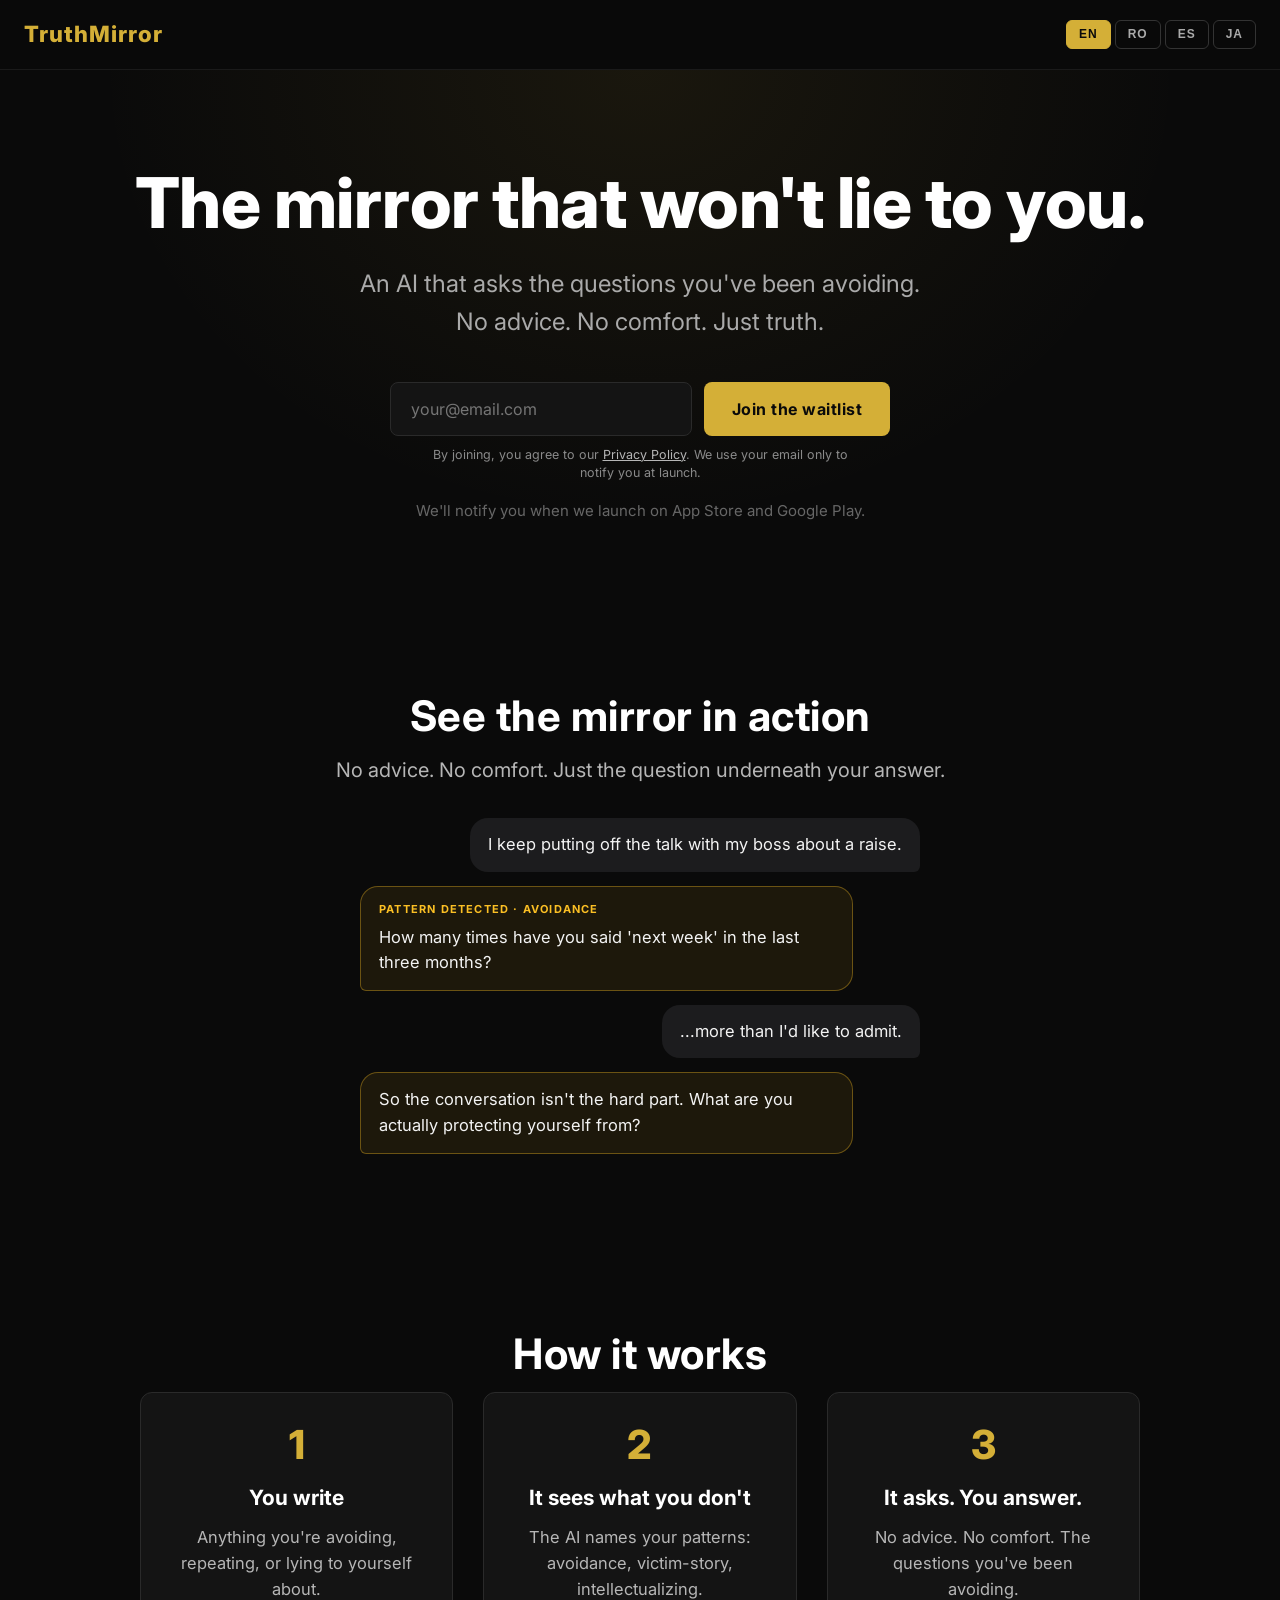
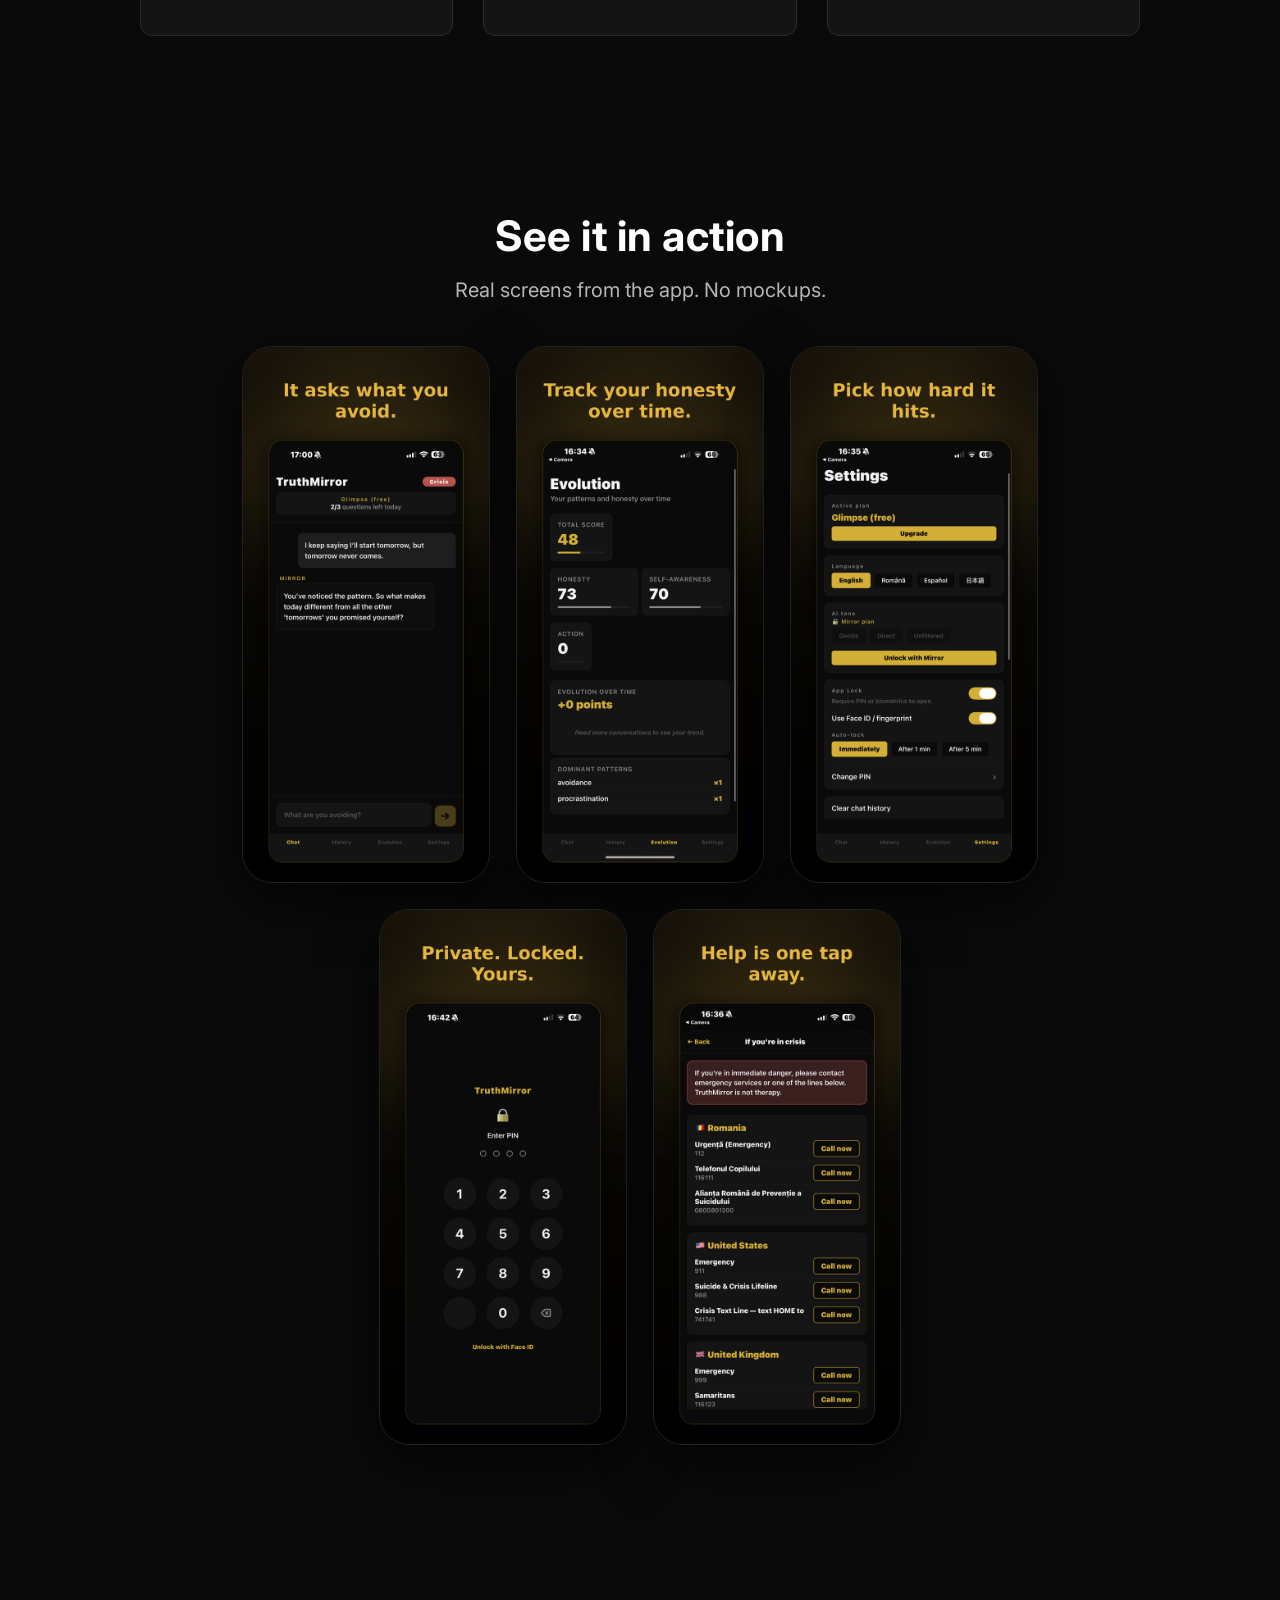
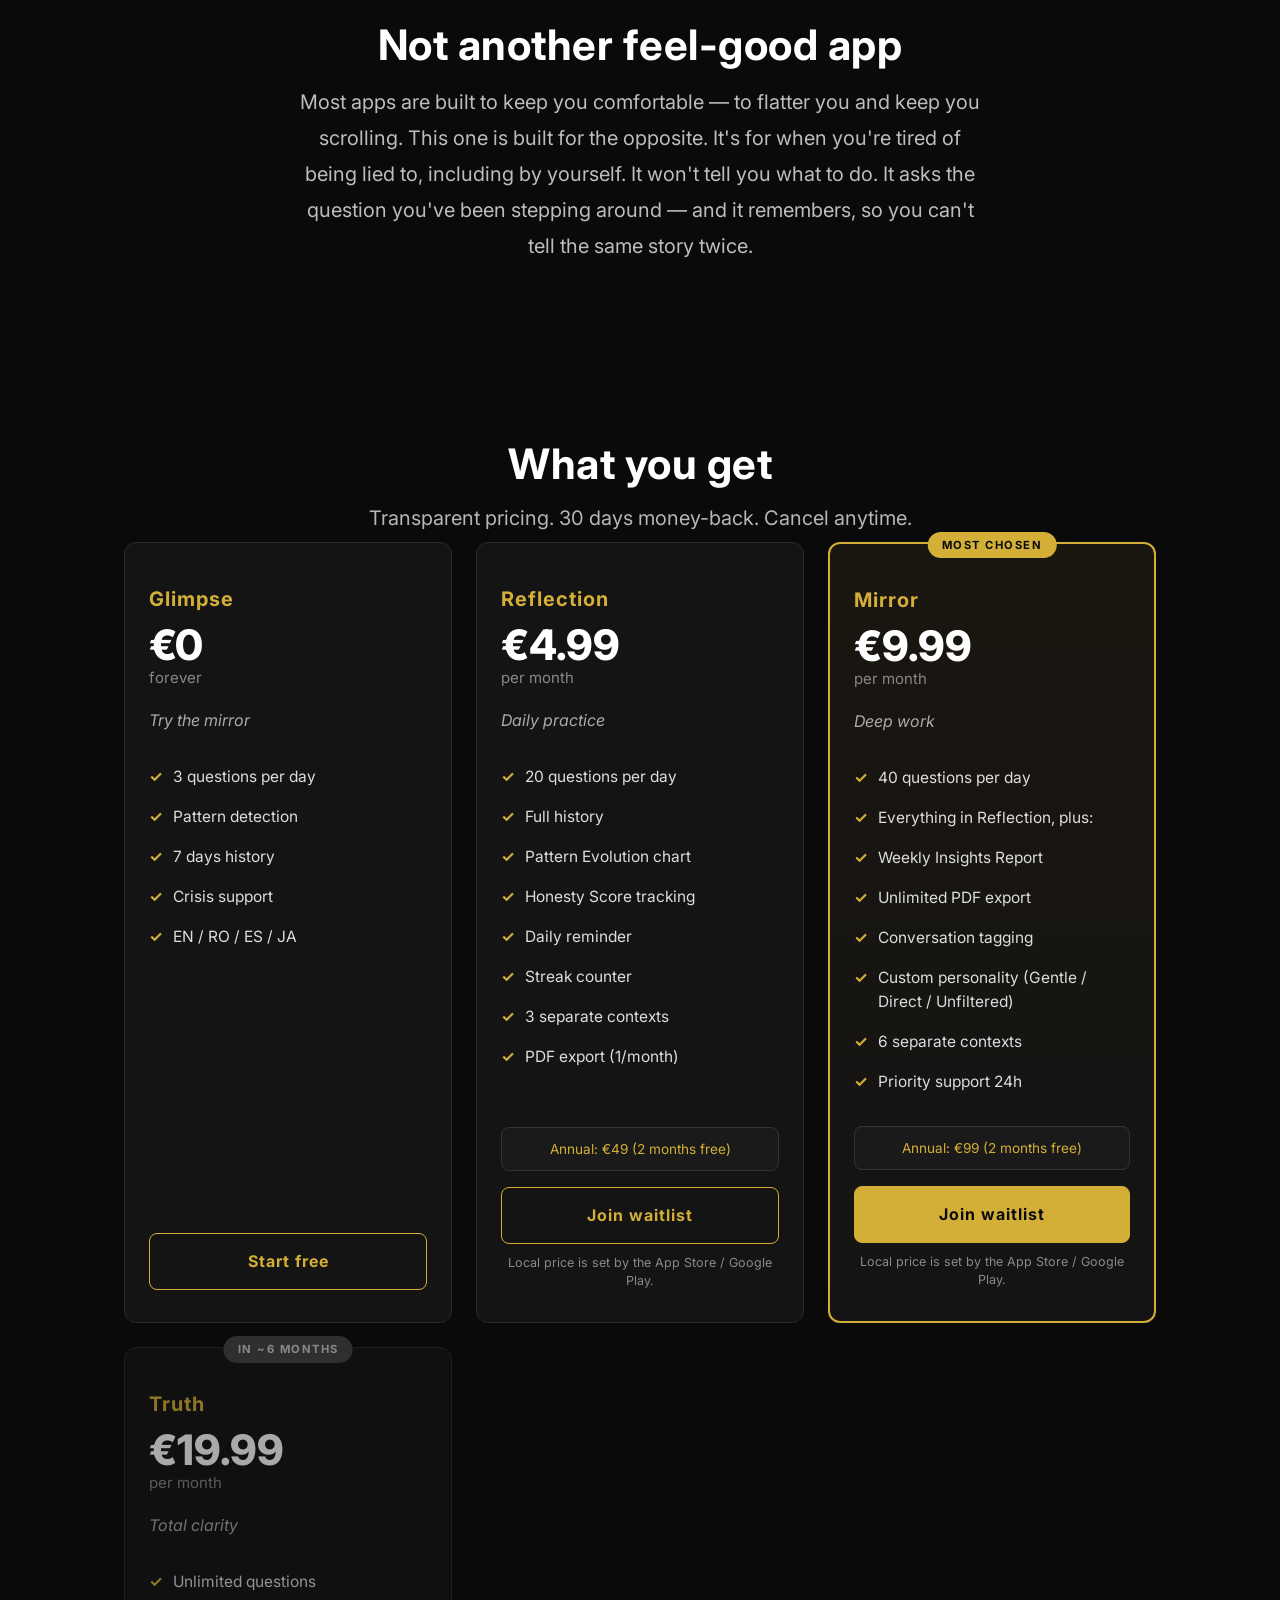
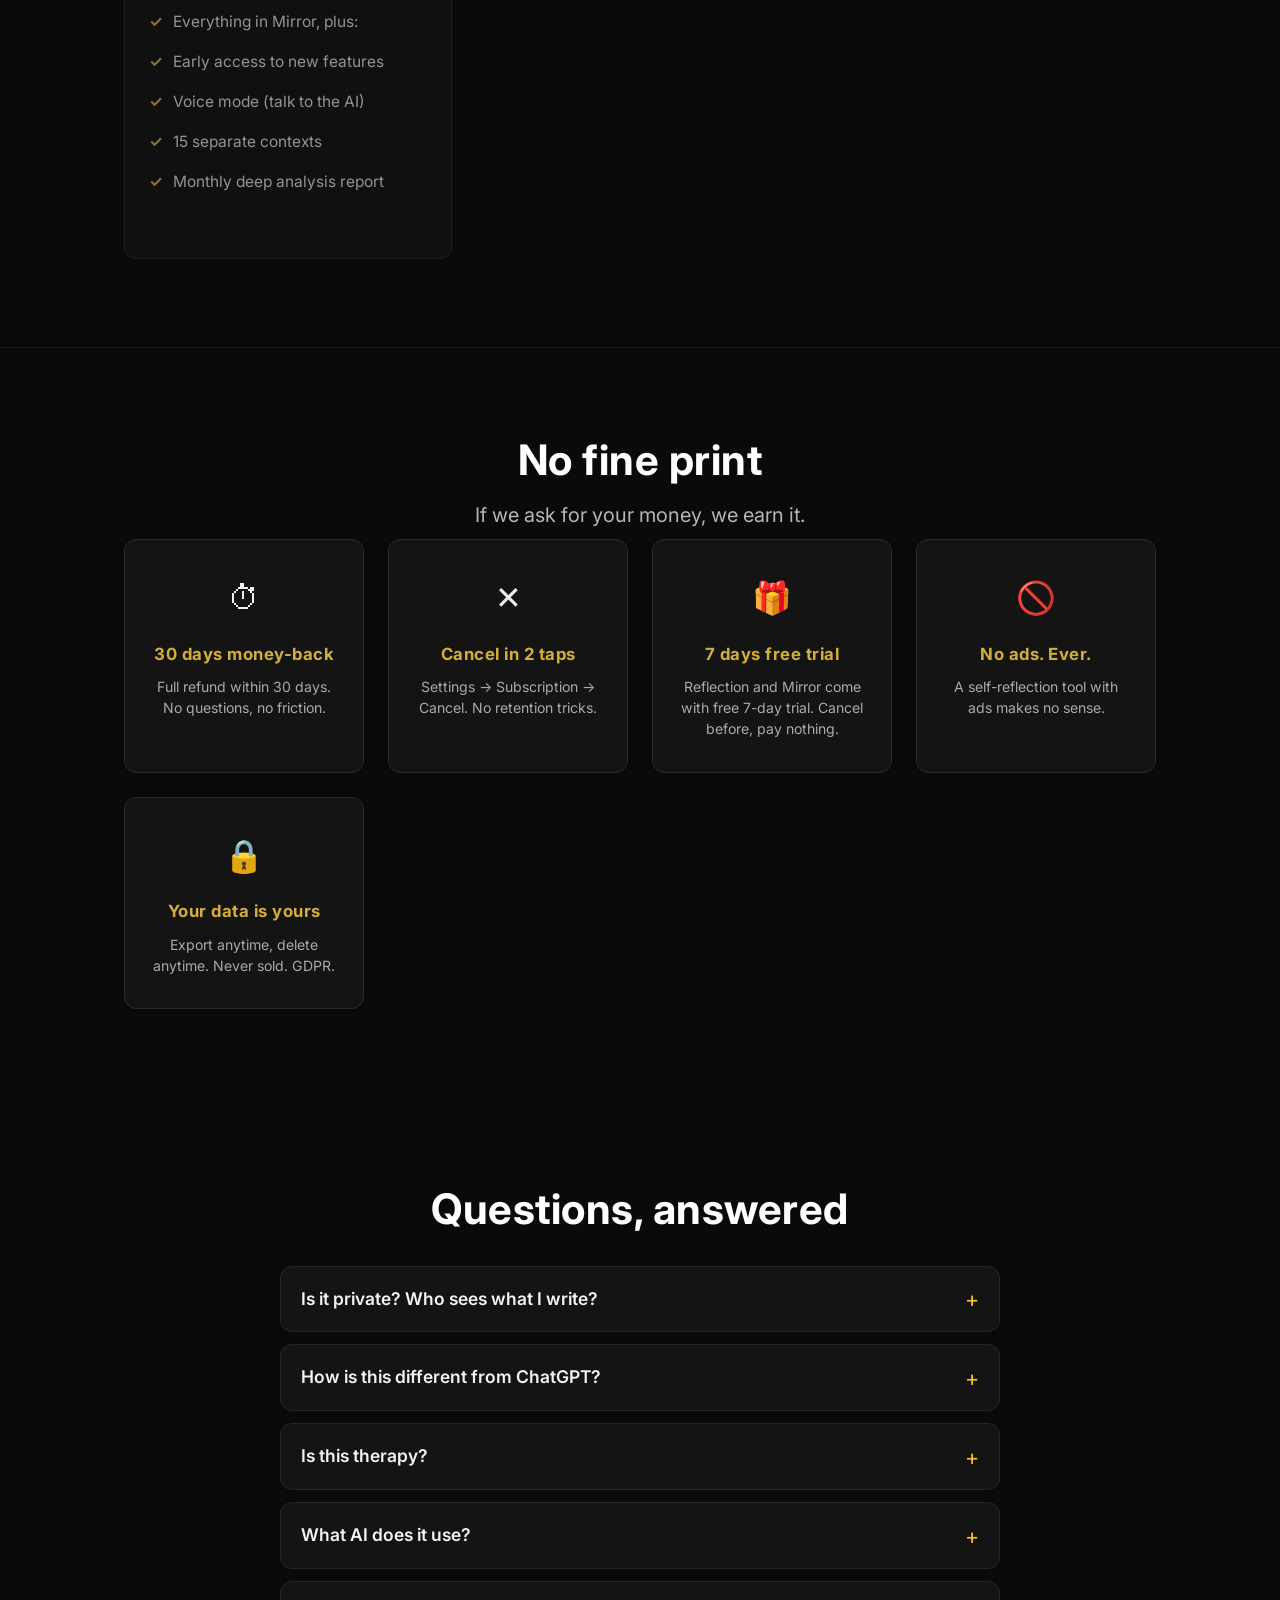
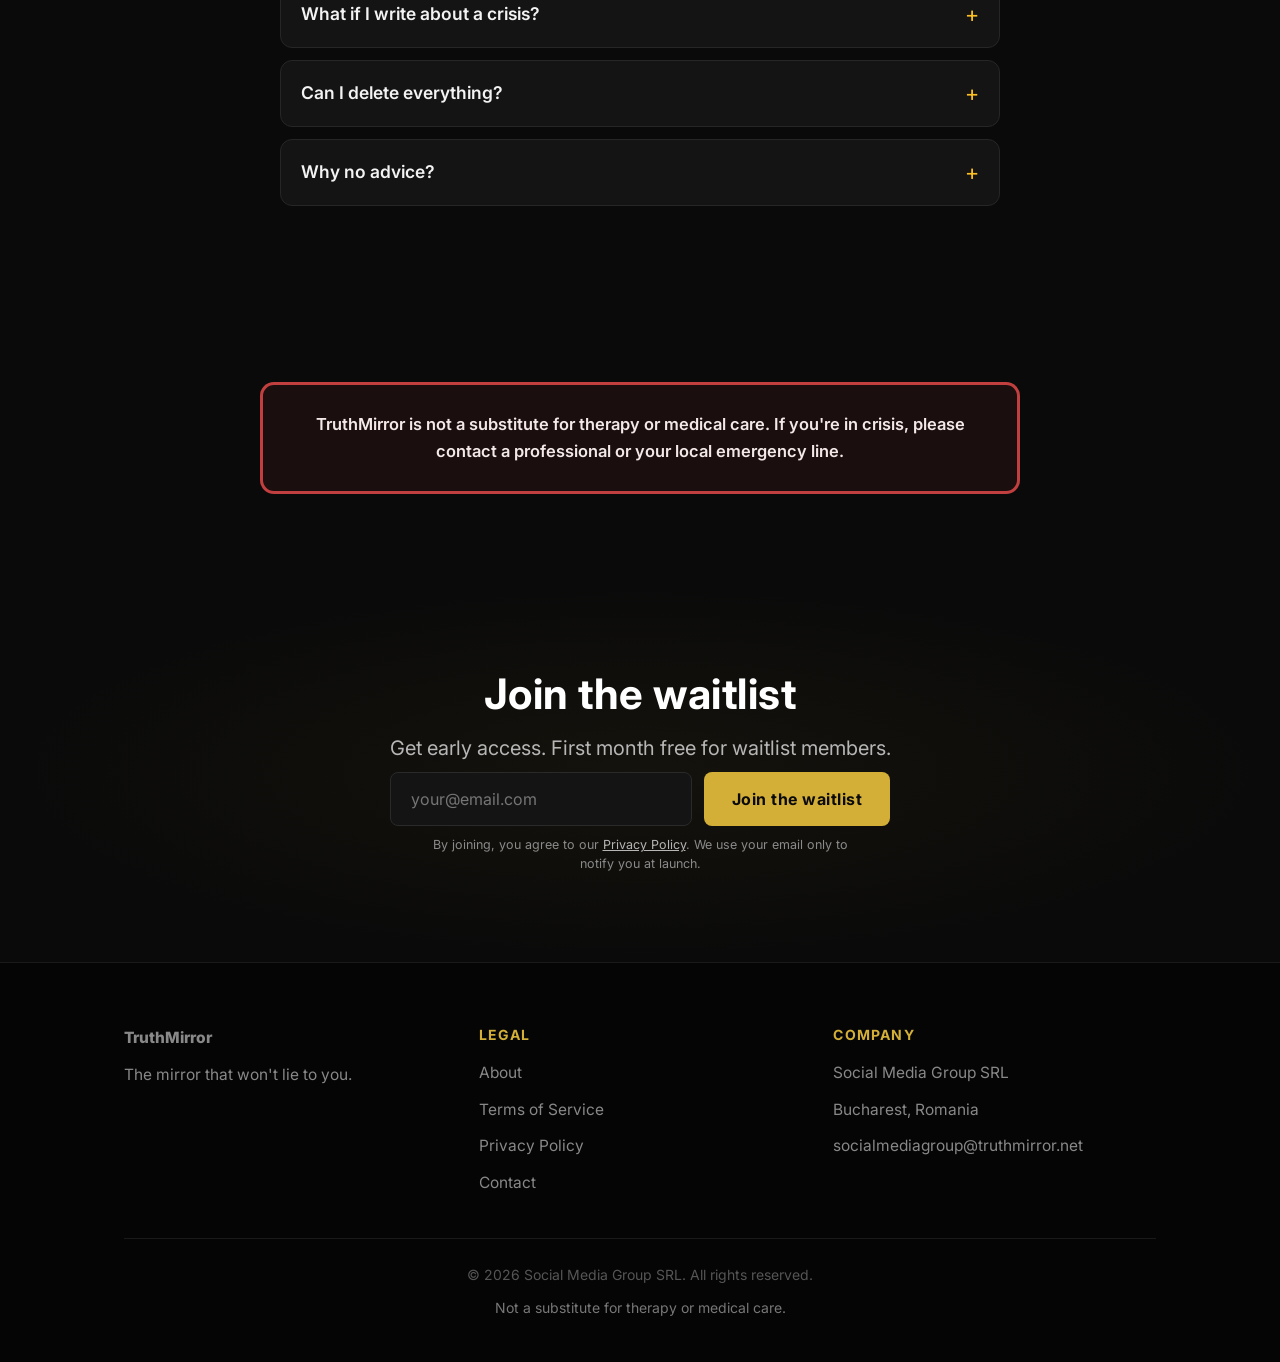
==== index.html @ 9fde1e75 "Fix hardcoded Mirror limit fallback in homepage 50 to 40" ====
<!DOCTYPE html>
<html lang="en">
<head>
  <meta charset="UTF-8">
  <meta name="viewport" content="width=device-width, initial-scale=1.0">
  <title>TruthMirror — The AI mirror that won't lie to you</title>
  <link rel="icon" type="image/png" sizes="32x32" href="/favicon-32.png">
  <link rel="icon" type="image/png" sizes="512x512" href="/favicon.png">
  <link rel="apple-touch-icon" sizes="180x180" href="/apple-touch-icon.png">
  <meta name="description" content="An AI that asks the questions you've been avoiding. No advice, no comfort — just the truth, tracked over time so you can't lie to yourself twice.">
  <link rel="canonical" href="https://www.truthmirror.net/">
  <!-- Open Graph -->
  <meta property="og:type" content="website">
  <meta property="og:site_name" content="TruthMirror">
  <meta property="og:url" content="https://www.truthmirror.net/">
  <meta property="og:title" content="TruthMirror — The AI mirror that won't lie to you">
  <meta property="og:description" content="An AI that asks the questions you've been avoiding. No advice, no comfort — just the truth, tracked over time so you can't lie to yourself twice.">
  <meta property="og:image" content="https://www.truthmirror.net/og-image.png">
  <meta property="og:image:width" content="1200">
  <meta property="og:image:height" content="630">
  <meta property="og:locale" content="en_US">
  <!-- Twitter -->
  <meta name="twitter:card" content="summary_large_image">
  <meta name="twitter:title" content="TruthMirror — The AI mirror that won't lie to you">
  <meta name="twitter:description" content="An AI that asks the questions you've been avoiding. No advice, no comfort — just the truth, tracked over time so you can't lie to yourself twice.">
  <meta name="twitter:image" content="https://www.truthmirror.net/og-image.png">
  <!-- Structured data: Organization + WebSite (helps Google understand the brand) -->
  <script type="application/ld+json">
  {
    "@context": "https://schema.org",
    "@graph": [
      {
        "@type": "Organization",
        "@id": "https://www.truthmirror.net/#organization",
        "name": "TruthMirror",
        "url": "https://www.truthmirror.net",
        "logo": "https://www.truthmirror.net/favicon.png",
        "email": "socialmediagroup@truthmirror.net",
        "description": "An AI that asks the questions you've been avoiding. No advice. No comfort. Just truth.",
        "parentOrganization": {
          "@type": "Organization",
          "name": "Social Media Group SRL",
          "address": {
            "@type": "PostalAddress",
            "addressLocality": "București",
            "addressCountry": "RO"
          }
        }
      },
      {
        "@type": "WebSite",
        "@id": "https://www.truthmirror.net/#website",
        "name": "TruthMirror",
        "url": "https://www.truthmirror.net",
        "inLanguage": "en",
        "publisher": { "@id": "https://www.truthmirror.net/#organization" }
      }
    ]
  }
  </script>
  <link rel="stylesheet" href="styles.css">
  <link href="https://fonts.googleapis.com/css2?family=Inter:wght@400;500;600;700;800&display=swap" rel="stylesheet">
  <style>
    /* ===== Added sections: demo / story / faq / disclaimer ===== */
    .tm-demo-chat{max-width:560px;margin:32px auto 0;display:flex;flex-direction:column;gap:14px}
    .tm-msg{padding:14px 18px;border-radius:18px;line-height:1.55;font-size:15px;max-width:88%}
    .tm-msg.user{align-self:flex-end;background:#1c1c1e;color:#f3f3f3;border-bottom-right-radius:6px}
    .tm-msg.ai{align-self:flex-start;background:rgba(251,191,36,.08);border:1px solid rgba(251,191,36,.35);color:#f3f3f3;border-bottom-left-radius:6px;display:flex;flex-direction:column;gap:7px}
    .tm-badge{align-self:flex-start;font-size:11px;letter-spacing:1.2px;text-transform:uppercase;color:#fbbf24;font-weight:700}
    .tm-story{text-align:center;max-width:680px;margin:0 auto}
    .tm-story p{color:#bdbdbd;font-size:18px;line-height:1.75}
    .tm-faq{max-width:720px;margin:32px auto 0;display:flex;flex-direction:column;gap:12px}
    .tm-faq-item{background:#141414;border:1px solid #262626;border-radius:12px;padding:0 20px}
    .tm-faq-item summary{cursor:pointer;padding:18px 0;font-weight:600;color:#f3f3f3;font-size:16px;list-style:none;display:flex;justify-content:space-between;align-items:center;gap:14px}
    .tm-faq-item summary::-webkit-details-marker{display:none}
    .tm-faq-item summary::after{content:"+";color:#fbbf24;font-size:22px;font-weight:400;flex-shrink:0;line-height:1}
    .tm-faq-item[open] summary::after{content:"\2013"}
    .tm-faq-item p{color:#b0b0b0;line-height:1.65;padding:0 0 20px;margin:0;font-size:15px}
    .tm-disclaimer{max-width:760px;margin:0 auto;text-align:center;padding:26px 30px;border:3px solid rgba(224,72,72,.85);border-radius:14px;background:rgba(224,72,72,.08)}
    .tm-disclaimer p{color:#f3e9e9;font-size:16.5px;line-height:1.65;margin:0;font-weight:600}
    .footer-disclaimer{color:#777;font-size:12px;margin-top:10px;line-height:1.5}

    /* ===== SIZE + TIDY OVERRIDES (added) ===== */
    body{line-height:1.65;-webkit-font-smoothing:antialiased}
    .container{max-width:1080px;margin:0 auto;padding-left:24px;padding-right:24px}
    .section{padding-top:88px !important;padding-bottom:88px !important}
    .section-title{font-size:clamp(30px,4.2vw,42px) !important;line-height:1.15 !important;margin-bottom:14px}
    .section-sub{font-size:clamp(17px,2vw,20px) !important;line-height:1.6 !important;max-width:640px;margin:0 auto 8px;color:#b6b6b6}
    .hero h1{font-size:clamp(42px,6.2vw,70px) !important;line-height:1.07 !important;letter-spacing:-.5px}
    .hero-sub{font-size:clamp(18px,2.4vw,24px) !important;line-height:1.6 !important;max-width:640px;margin-left:auto;margin-right:auto}
    .hero-note{font-size:15px !important;opacity:.85}
    .how-step h3{font-size:21px !important;margin-bottom:8px}
    .how-step p{font-size:16.5px !important;line-height:1.6 !important;color:#b6b6b6}
    .how-grid{gap:30px}
    .tier-name{font-size:20px !important}
    .tier-price{font-size:42px !important}
    .tier-period{font-size:15px !important}
    .tier-desc{font-size:16px !important}
    .features li{font-size:15.5px !important;line-height:1.55 !important}
    .tier-cta{font-size:16px !important}
    /* store note under each price card */
    .tier-store-note{font-size:12.5px !important;color:#8a8a8a;line-height:1.45;margin-top:10px;text-align:center}
    /* footer — bigger + cleaner */
    .footer{padding-top:60px;padding-bottom:44px}
    .footer-logo{font-size:23px !important}
    .footer-tag{font-size:16px !important;line-height:1.6;color:#9a9a9a}
    .footer-col h4{font-size:14px !important;letter-spacing:1.2px;text-transform:uppercase;margin-bottom:12px}
    .footer-col a,.footer-col p{font-size:15.5px !important;line-height:1.95 !important}
    .footer-bottom{margin-top:34px}
    .footer-bottom p{font-size:14px !important}
    .footer-disclaimer{font-size:13px !important}
    /* added sections — bumped to match */
    .tm-story p{font-size:20px !important;line-height:1.8 !important}
    .tm-msg{font-size:16.5px !important}
    .tm-faq-item summary{font-size:17.5px !important}
    .tm-faq-item p{font-size:16px !important}
    .tm-disclaimer p{font-size:16.5px !important;font-weight:600 !important;color:#f3e9e9 !important}

    /* consent line under waitlist forms */
    .tm-consent{font-size:12.5px;line-height:1.5;color:#8a8a8a;max-width:420px;margin:10px auto 0;text-align:center}
    .tm-consent a{color:#b6b6b6;text-decoration:underline}

    /* ===== SCREENSHOTS SHOWCASE (added) ===== */
    .tm-shots{display:flex;gap:26px;justify-content:center;flex-wrap:wrap;margin-top:40px}
    .tm-shot{flex:0 0 auto;width:248px;border-radius:30px;overflow:hidden;box-shadow:0 18px 55px rgba(0,0,0,.6);border:1px solid #222;transition:transform .25s ease;position:relative}
    .tm-shot:hover{transform:translateY(-6px)}
    .tm-shot img{display:block;width:100%;height:auto}
    /* Gold caption overlay — only shown (text filled) on JA */
    .tm-shot-cap{position:absolute;left:0;right:0;bottom:0;padding:34px 16px 16px;font-size:15px;font-weight:700;line-height:1.4;color:#D4AF37;text-align:center;background:linear-gradient(to top,rgba(10,10,10,.92) 0%,rgba(10,10,10,.75) 55%,transparent 100%);pointer-events:none}
    .tm-shot-cap:empty{display:none}
    .tm-swipe{display:none}
    @media(max-width:900px){
      .tm-shots{flex-wrap:nowrap;overflow-x:auto;justify-content:flex-start;padding:8px 4px 16px;scroll-snap-type:x mandatory;scroll-padding-left:24px;-webkit-overflow-scrolling:touch}
      .tm-shot{width:210px;scroll-snap-align:start}
      .tm-shots::-webkit-scrollbar{height:7px}
      .tm-shots::-webkit-scrollbar-thumb{background:#2a2a2a;border-radius:8px}
      .tm-swipe{display:block;text-align:center;color:rgba(251,191,36,.7);font-size:22px;letter-spacing:10px;padding-left:10px;margin-top:2px;animation:tmNudge 1.6s ease-in-out infinite}
    }
    @keyframes tmNudge{0%,100%{opacity:.35;transform:translateX(0)}50%{opacity:.95;transform:translateX(7px)}}
    @media(max-width:600px){.tm-story p{font-size:17px !important}.tm-msg{font-size:15px !important}}

    /* ===== MOBILE FIT (added) — stack everything, never wider than the screen ===== */
    *{box-sizing:border-box}
    @media(max-width:768px){
      html,body{max-width:100%;overflow-x:hidden}
      .container{width:100% !important;max-width:100% !important;padding-left:18px !important;padding-right:18px !important;margin:0 auto !important}
      img,video,form,input,textarea,pre{max-width:100% !important}
      /* collapse multi-column layouts to a single column (works for grid OR flex) */
      .pricing-grid,.how-grid,.guarantees-grid{display:grid !important;grid-template-columns:1fr !important;flex-direction:column !important;flex-wrap:wrap !important;gap:18px !important;width:100% !important;max-width:100% !important}
      .pricing-card,.how-step,.guarantee{flex:1 1 100% !important;width:100% !important;max-width:100% !important;min-width:0 !important;margin-left:0 !important;margin-right:0 !important}
      .footer-grid{display:grid !important;grid-template-columns:1fr !important;flex-direction:column !important;gap:26px !important}
      /* forms stack and fill width */
      .waitlist,.waitlist-hero{display:flex !important;flex-direction:column !important;align-items:stretch !important;gap:10px !important;width:100% !important;max-width:100% !important}
      .waitlist input,.waitlist-hero input,.waitlist button,.waitlist-hero button{width:100% !important}
      .navbar{flex-wrap:wrap !important;gap:8px !important}
      .section{padding-top:56px !important;padding-bottom:56px !important}
    }
  </style>
</head>
<body>

  <nav class="navbar">
    <a href="/" class="logo">TruthMirror</a>
    <div class="lang-switch">
      <button data-lang="en" class="active">EN</button>
      <button data-lang="ro">RO</button>
      <button data-lang="es">ES</button>
      <button data-lang="ja">JA</button>
    </div>
  </nav>

  <!-- HERO -->
  <section class="hero">
    <div class="container">
      <h1 data-i18n="hero.title">The mirror that won't lie to you.</h1>
      <p class="hero-sub" data-i18n="hero.subtitle">An AI that asks the questions you've avoided. No advice. No comfort. Just truth.</p>
      <form id="waitlistFormHero" class="waitlist-hero" action="https://formspree.io/f/mqennowj" method="POST">
        <input type="email" name="email" placeholder="your@email.com" required data-i18n-placeholder="waitlist.placeholder">
        <button type="submit" data-i18n="waitlist.button">Join the waitlist</button>
      </form>
      <p class="tm-consent" data-i18n="waitlist.consent">By joining, you agree to our <a href="/privacy.html">Privacy Policy</a>. We use your email only to notify you at launch.</p>
      <p class="hero-note" data-i18n="hero.note">We'll notify you when we launch on App Store and Google Play.</p>
    </div>
  </section>

  <!-- SEE IT IN ACTION (demo) -->
  <section id="demo" class="section">
    <div class="container">
      <h2 class="section-title" data-i18n="demo.title">See the mirror in action</h2>
      <p class="section-sub" data-i18n="demo.subtitle">No advice. No comfort. Just the question underneath your answer.</p>
      <div class="tm-demo-chat">
        <div class="tm-msg user" data-i18n="demo.u1">I keep putting off the talk with my boss about a raise.</div>
        <div class="tm-msg ai">
          <span class="tm-badge" data-i18n="demo.badge">Pattern detected · avoidance</span>
          <span data-i18n="demo.a1">How many times have you said "next week" in the last three months?</span>
        </div>
        <div class="tm-msg user" data-i18n="demo.u2">...more than I'd like to admit.</div>
        <div class="tm-msg ai">
          <span data-i18n="demo.a2">So the conversation isn't the hard part. What are you actually protecting yourself from?</span>
        </div>
      </div>
    </div>
  </section>

  <!-- HOW IT WORKS -->
  <section id="how" class="section how-section">
    <div class="container">
      <h2 class="section-title" data-i18n="how.title">How it works</h2>
      <div class="how-grid">
        <div class="how-step">
          <div class="step-num">1</div>
          <h3 data-i18n="how.s1.title">You write</h3>
          <p data-i18n="how.s1.desc">Anything you're avoiding, repeating, or lying to yourself about.</p>
        </div>
        <div class="how-step">
          <div class="step-num">2</div>
          <h3 data-i18n="how.s2.title">It sees what you don't</h3>
          <p data-i18n="how.s2.desc">The AI names your patterns: avoidance, victim-story, intellectualizing.</p>
        </div>
        <div class="how-step">
          <div class="step-num">3</div>
          <h3 data-i18n="how.s3.title">It asks. You answer.</h3>
          <p data-i18n="how.s3.desc">No advice. No comfort. The questions you've been avoiding.</p>
        </div>
      </div>
    </div>
  </section>

  <!-- SCREENSHOTS SHOWCASE -->
  <section id="screens" class="section">
    <div class="container">
      <h2 class="section-title" data-i18n="screens.title">See it in action</h2>
      <p class="section-sub" data-i18n="screens.subtitle">Real screens from the app. No mockups.</p>
      <div class="tm-shots">
        <div class="tm-shot">
          <img src="screens/shot1.png" data-shot-eur="screens/shot1.png" data-shot-ja="screens/shot1-ja.png" alt="TruthMirror chat" loading="lazy">
          <span class="tm-shot-cap" data-shot-cap data-cap-en="" data-cap-ja="鏡は答えない。問い返す。"></span>
        </div>
        <div class="tm-shot">
          <img src="screens/shot2.png" data-shot-eur="screens/shot2.png" data-shot-ja="screens/shot2-ja.png" alt="Honesty evolution" loading="lazy">
          <span class="tm-shot-cap" data-shot-cap data-cap-en="" data-cap-ja="同じ嘘は二度つけない"></span>
        </div>
        <div class="tm-shot">
          <img src="screens/shot3.png" data-shot-eur="screens/shot3.png" data-shot-ja="screens/shot3-ja.png" alt="AI tones" loading="lazy">
          <span class="tm-shot-cap" data-shot-cap data-cap-en="" data-cap-ja="あなたに向き合う声を選ぶ"></span>
        </div>
        <div class="tm-shot">
          <img src="screens/shot4.png" data-shot-eur="screens/shot4.png" data-shot-ja="screens/shot4-ja.png" alt="App lock" loading="lazy">
          <span class="tm-shot-cap" data-shot-cap data-cap-en="" data-cap-ja="あなただけの鏡"></span>
        </div>
        <div class="tm-shot">
          <img src="screens/shot5.png" data-shot-eur="screens/shot5.png" data-shot-ja="screens/shot5-ja.png" alt="Crisis support" loading="lazy">
          <span class="tm-shot-cap" data-shot-cap data-cap-en="" data-cap-ja="必要なときは、そばに"></span>
        </div>
      </div>
      <div class="tm-swipe" aria-hidden="true">›››</div>
    </div>
  </section>

  <!-- STORY / WHAT THIS IS -->
  <section id="story" class="section">
    <div class="container">
      <div class="tm-story">
        <h2 class="section-title" data-i18n="story.title">Not another feel-good app</h2>
        <p data-i18n="story.body">Most apps are built to keep you comfortable — to flatter you and keep you scrolling. This one is built for the opposite. It's for when you're tired of being lied to, including by yourself. It won't tell you what to do. It asks the question you've been stepping around — and it remembers, so you can't tell the same story twice.</p>
      </div>
    </div>
  </section>

  <!-- PRICING -->
  <section id="pricing" class="section pricing-section">
    <div class="container">
      <h2 class="section-title" data-pricing-i18n="pricing.title">What you get</h2>
      <p class="section-sub" data-pricing-i18n="pricing.subtitle">Transparent pricing. 30 days money-back. Cancel anytime.</p>

      <div class="pricing-grid">

        <div class="pricing-card">
          <div class="tier-name" data-pricing-i18n="pricing.glimpse.name">Glimpse</div>
          <div class="tier-price">€0</div>
          <div class="tier-period" data-pricing-i18n="pricing.glimpse.period">forever</div>
          <p class="tier-desc" data-pricing-i18n="pricing.glimpse.desc">Try the mirror</p>
          <ul class="features">
            <li data-pricing-i18n="pricing.glimpse.f1">3 questions per day</li>
            <li data-pricing-i18n="pricing.glimpse.f2">Pattern detection</li>
            <li data-pricing-i18n="pricing.glimpse.f3">7 days history</li>
            <li data-pricing-i18n="pricing.glimpse.f4">Crisis support</li>
            <li data-pricing-i18n="pricing.glimpse.f5">EN / RO / ES / JA</li>
          </ul>
          <a href="#waitlist" class="tier-cta" data-pricing-i18n="pricing.glimpse.cta">Start free</a>
        </div>

        <div class="pricing-card">
          <div class="tier-name" data-pricing-i18n="pricing.reflection.name">Reflection</div>
          <div class="tier-price">€4.99</div>
          <div class="tier-period" data-pricing-i18n="pricing.reflection.period">per month</div>
          <p class="tier-desc" data-pricing-i18n="pricing.reflection.desc">Daily practice</p>
          <ul class="features">
            <li data-pricing-i18n="pricing.reflection.f1">20 questions per day</li>
            <li data-pricing-i18n="pricing.reflection.f2">Full history</li>
            <li data-pricing-i18n="pricing.reflection.f3">Pattern Evolution chart</li>
            <li data-pricing-i18n="pricing.reflection.f4">Honesty Score tracking</li>
            <li data-pricing-i18n="pricing.reflection.f5">Daily reminder</li>
            <li data-pricing-i18n="pricing.reflection.f6">Streak counter</li>
            <li data-pricing-i18n="pricing.reflection.f7">3 separate contexts</li>
            <li data-pricing-i18n="pricing.reflection.f8">PDF export (1/month)</li>
          </ul>
          <div class="tier-annual" data-pricing-i18n="pricing.reflection.annual">Annual: €49 (2 months free)</div>
          <a href="#waitlist" class="tier-cta" data-pricing-i18n="pricing.reflection.cta">Join waitlist</a>
          <p class="tier-store-note" data-pricing-i18n="pricing.storeNote">Local price is set by the App Store / Google Play.</p>
        </div>

        <div class="pricing-card recommended">
          <div class="tier-badge" data-pricing-i18n="pricing.recommended">Most chosen</div>
          <div class="tier-name" data-pricing-i18n="pricing.mirror.name">Mirror</div>
          <div class="tier-price">€9.99</div>
          <div class="tier-period" data-pricing-i18n="pricing.mirror.period">per month</div>
          <p class="tier-desc" data-pricing-i18n="pricing.mirror.desc">Deep work</p>
          <ul class="features">
            <li data-pricing-i18n="pricing.mirror.f1">40 questions per day</li>
            <li data-pricing-i18n="pricing.mirror.f2">Everything in Reflection, plus:</li>
            <li data-pricing-i18n="pricing.mirror.f3">Weekly Insights Report</li>
            <li data-pricing-i18n="pricing.mirror.f4">Unlimited PDF export</li>
            <li data-pricing-i18n="pricing.mirror.f5">Conversation tagging</li>
            <li data-pricing-i18n="pricing.mirror.f6">Custom personality (Gentle / Direct / Unfiltered)</li>
            <li data-pricing-i18n="pricing.mirror.f7">6 separate contexts</li>
            <li data-pricing-i18n="pricing.mirror.f8">Priority support 24h</li>
          </ul>
          <div class="tier-annual" data-pricing-i18n="pricing.mirror.annual">Annual: €99 (2 months free)</div>
          <a href="#waitlist" class="tier-cta primary" data-pricing-i18n="pricing.mirror.cta">Join waitlist</a>
          <p class="tier-store-note" data-pricing-i18n="pricing.storeNote">Local price is set by the App Store / Google Play.</p>
        </div>

        <div class="pricing-card coming-soon">
          <div class="tier-badge soon" data-pricing-i18n="pricing.comingSoon">In ~6 months</div>
          <div class="tier-name" data-pricing-i18n="pricing.truth.name">Truth</div>
          <div class="tier-price">€19.99</div>
          <div class="tier-period" data-pricing-i18n="pricing.truth.period">per month</div>
          <p class="tier-desc" data-pricing-i18n="pricing.truth.desc">Total clarity</p>
          <ul class="features">
            <li data-pricing-i18n="pricing.truth.f1">Unlimited questions</li>
            <li data-pricing-i18n="pricing.truth.f2">Everything in Mirror, plus:</li>
            <li data-pricing-i18n="pricing.truth.f3">Early access to new features</li>
            <li data-pricing-i18n="pricing.truth.f4">Voice mode (talk to AI)</li>
            <li data-pricing-i18n="pricing.truth.f5">15 separate contexts</li>
            <li data-pricing-i18n="pricing.truth.f6">Monthly deep analysis report</li>
          </ul>
        </div>

      </div>
    </div>
  </section>

  <!-- GUARANTEES -->
  <section id="guarantees" class="section guarantees-section">
    <div class="container">
      <h2 class="section-title" data-pricing-i18n="guarantees.title">No fine print</h2>
      <p class="section-sub" data-pricing-i18n="guarantees.subtitle">If we ask for your money, we earn it.</p>
      <div class="guarantees-grid">
        <div class="guarantee">
          <div class="g-icon">⏱</div>
          <h3 data-pricing-i18n="guarantees.refund.title">30 days money-back</h3>
          <p data-pricing-i18n="guarantees.refund.desc">Full refund within 30 days. No questions, no friction.</p>
        </div>
        <div class="guarantee">
          <div class="g-icon">✕</div>
          <h3 data-pricing-i18n="guarantees.cancel.title">Cancel in 2 taps</h3>
          <p data-pricing-i18n="guarantees.cancel.desc">Settings → Subscription → Cancel. No retention tricks.</p>
        </div>
        <div class="guarantee">
          <div class="g-icon">🎁</div>
          <h3 data-pricing-i18n="guarantees.trial.title">7 days free trial</h3>
          <p data-pricing-i18n="guarantees.trial.desc">Reflection and Mirror come with free 7-day trial. Cancel before, pay nothing.</p>
        </div>
        <div class="guarantee">
          <div class="g-icon">🚫</div>
          <h3 data-pricing-i18n="guarantees.ads.title">No ads. Ever.</h3>
          <p data-pricing-i18n="guarantees.ads.desc">A self-reflection tool with ads makes no sense.</p>
        </div>
        <div class="guarantee">
          <div class="g-icon">🔒</div>
          <h3 data-pricing-i18n="guarantees.data.title">Your data is yours</h3>
          <p data-pricing-i18n="guarantees.data.desc">Export anytime, delete anytime. Never sold. GDPR.</p>
        </div>
      </div>
    </div>
  </section>

  <!-- FAQ -->
  <section id="faq" class="section">
    <div class="container">
      <h2 class="section-title" data-i18n="faq.title">Questions, answered</h2>
      <div class="tm-faq">
        <details class="tm-faq-item">
          <summary data-i18n="faq.q1">Is it private? Who sees what I write?</summary>
          <p data-i18n="faq.a1">Your conversations stay on your device. We never sell your data and never use it to train AI models. Export or delete everything anytime. GDPR-compliant, stored in the EU.</p>
        </details>
        <details class="tm-faq-item">
          <summary data-i18n="faq.q2">How is this different from ChatGPT?</summary>
          <p data-i18n="faq.a2">ChatGPT helps and explains. TruthMirror confronts. It won't hand you answers or reassurance — it asks the question under your answer, tracks your patterns over time, and won't let you avoid them.</p>
        </details>
        <details class="tm-faq-item">
          <summary data-i18n="faq.q3">Is this therapy?</summary>
          <p data-i18n="faq.a3">No. TruthMirror is a self-reflection tool — not therapy, medical care, or crisis support. If you need clinical help, please see a professional.</p>
        </details>
        <details class="tm-faq-item">
          <summary data-i18n="faq.q4">What AI does it use?</summary>
          <p data-i18n="faq.a4">It runs on Anthropic's Claude. Your messages are processed only to generate a reply and are never used to train models.</p>
        </details>
        <details class="tm-faq-item">
          <summary data-i18n="faq.q5">What if I write about a crisis?</summary>
          <p data-i18n="faq.a5">If it detects signs of self-harm or crisis, it steps out of its role and shows emergency resources. You can also reach crisis help from any screen.</p>
        </details>
        <details class="tm-faq-item">
          <summary data-i18n="faq.q6">Can I delete everything?</summary>
          <p data-i18n="faq.a6">Yes — in one tap, anytime. Nothing is held hostage.</p>
        </details>
        <details class="tm-faq-item">
          <summary data-i18n="faq.q7">Why no advice?</summary>
          <p data-i18n="faq.a7">Advice is easy to nod at and easy to ignore. A question you can't answer honestly changes more than advice ever will.</p>
        </details>
      </div>
    </div>
  </section>

  <!-- SAFETY DISCLAIMER -->
  <section id="safety" class="section">
    <div class="container">
      <div class="tm-disclaimer">
        <p data-i18n="disclaimer.text">TruthMirror is not a substitute for therapy or medical care. If you're in crisis, please contact a professional or your local emergency line.</p>
      </div>
    </div>
  </section>

  <!-- WAITLIST CTA -->
  <section id="waitlist" class="section waitlist-section">
    <div class="container">
      <h2 class="section-title" data-i18n="waitlist.title">Join the waitlist</h2>
      <p class="section-sub" data-i18n="waitlist.subtitle">Get early access. First month free for waitlist members.</p>
      <form id="waitlistForm" class="waitlist" action="https://formspree.io/f/mqennowj" method="POST">
        <input type="email" name="email" placeholder="your@email.com" required data-i18n-placeholder="waitlist.placeholder">
        <button type="submit" data-i18n="waitlist.button">Join the waitlist</button>
      </form>
      <p class="tm-consent" data-i18n="waitlist.consent">By joining, you agree to our <a href="/privacy.html">Privacy Policy</a>. We use your email only to notify you at launch.</p>
      <p class="waitlist-success" id="waitlistSuccess" data-i18n="waitlist.success">Got it. We'll let you know.</p>
    </div>
  </section>

  <!-- FOOTER -->
  <footer class="footer">
    <div class="container">
      <div class="footer-grid">
        <div class="footer-col">
          <a href="#" class="footer-logo" style="text-decoration: none; cursor: pointer;" onclick="window.scrollTo({ top: 0, behavior: 'smooth' }); return false;">TruthMirror</a>
          <p class="footer-tag" data-i18n="footer.tag">The mirror that won't lie to you.</p>
        </div>
        <div class="footer-col">
          <h4 data-i18n="footer.legal">Legal</h4>
          <a href="/about.html" data-i18n="footer.about">About</a>
          <a href="/terms.html" data-i18n="footer.terms">Terms of Service</a>
          <a href="/privacy.html" data-i18n="footer.privacy">Privacy Policy</a>
          <a href="/contact.html" data-i18n="footer.contact">Contact</a>
        </div>
        <div class="footer-col">
          <h4 data-i18n="footer.company">Company</h4>
          <p>Social Media Group SRL</p>
          <p>Bucharest, Romania</p>
          <p><a href="mailto:socialmediagroup@truthmirror.net">socialmediagroup@truthmirror.net</a></p>
        </div>
      </div>
      <div class="footer-bottom">
        <p>© 2026 Social Media Group SRL. All rights reserved.</p>
        <p class="footer-disclaimer" data-i18n="footer.disclaimer">Not a substitute for therapy or medical care.</p>
      </div>
    </div>
  </footer>

  <script src="script.js"></script>
  <script src="pricing-i18n.js"></script>
  <script>
    /* Screenshots: swap to JA versions + show gold captions only on JA.
       Prices are shown in EUR for all languages; the real local price is set
       by the App Store / Google Play per region (see store note in pricing). */
    (function () {
      function curLang() {
        var b = document.querySelector('.lang-switch button.active');
        return (b && b.getAttribute('data-lang')) || localStorage.getItem('tm.site.lang') || 'en';
      }
      function applyScreens() {
        var ja = curLang() === 'ja';
        document.querySelectorAll('.tm-shot img[data-shot-ja]').forEach(function (el) {
          var next = ja ? el.getAttribute('data-shot-ja') : el.getAttribute('data-shot-eur');
          if (next && el.getAttribute('src') !== next) el.setAttribute('src', next);
        });
        document.querySelectorAll('.tm-shot-cap[data-shot-cap]').forEach(function (el) {
          el.textContent = ja ? (el.getAttribute('data-cap-ja') || '') : (el.getAttribute('data-cap-en') || '');
        });
      }
      document.querySelectorAll('.lang-switch button').forEach(function (b) {
        b.addEventListener('click', function () { setTimeout(applyScreens, 0); });
      });
      if (document.readyState === 'loading') {
        document.addEventListener('DOMContentLoaded', function () { setTimeout(applyScreens, 0); });
      } else {
        setTimeout(applyScreens, 0);
      }
    })();
  </script>
</body>
</html>
---- styles.css ----
* { box-sizing: border-box; margin: 0; padding: 0; }
html { scroll-behavior: smooth; }
body {
  font-family: 'Inter', -apple-system, sans-serif;
  background: #0A0A0A;
  color: #f0f0f0;
  line-height: 1.6;
  -webkit-font-smoothing: antialiased;
  overflow-x: hidden;
}
.container { max-width: 1200px; margin: 0 auto; padding: 0 1.5rem; }
a { color: #D4AF37; text-decoration: none; }
a:hover { opacity: 0.85; }

/* NAVBAR */
.navbar {
  position: sticky;
  top: 0;
  z-index: 100;
  background: rgba(10,10,10,0.95);
  backdrop-filter: blur(10px);
  border-bottom: 1px solid #1a1a1a;
  padding: 1rem 1.5rem;
  display: flex;
  justify-content: space-between;
  align-items: center;
}
.logo {
  font-size: 1.4rem;
  font-weight: 800;
  color: #D4AF37;
  letter-spacing: 1px;
}
.lang-switch { display: flex; gap: 0.25rem; }
.lang-switch button {
  background: transparent;
  border: 1px solid #333;
  color: #aaa;
  padding: 0.4rem 0.75rem;
  border-radius: 6px;
  font-weight: 700;
  cursor: pointer;
  font-size: 0.75rem;
  letter-spacing: 1px;
  transition: all 0.2s;
}
.lang-switch button:hover { color: #D4AF37; border-color: #D4AF37; }
.lang-switch button.active {
  background: #D4AF37;
  color: #0A0A0A;
  border-color: #D4AF37;
}

/* HERO */
.hero {
  padding: 6rem 1.5rem 5rem;
  text-align: center;
  background: radial-gradient(ellipse at center top, rgba(212,175,55,0.08) 0%, transparent 60%);
}
.hero h1 {
  font-size: clamp(2rem, 5vw, 3.8rem);
  font-weight: 800;
  color: #fff;
  margin-bottom: 1.5rem;
  letter-spacing: -1px;
  line-height: 1.1;
}
.hero-sub {
  font-size: clamp(1rem, 2.2vw, 1.3rem);
  color: #aaa;
  max-width: 700px;
  margin: 0 auto 2.5rem;
}
.hero-note { color: #777; font-size: 0.9rem; margin-top: 1rem; }

/* WAITLIST FORMS */
.waitlist-hero, .waitlist {
  display: flex;
  gap: 0.75rem;
  max-width: 500px;
  margin: 0 auto;
  flex-wrap: wrap;
  justify-content: center;
}
.waitlist-hero input, .waitlist input {
  flex: 1;
  min-width: 220px;
  padding: 1rem 1.25rem;
  background: #141414;
  border: 1px solid #2a2a2a;
  border-radius: 8px;
  color: #fff;
  font-size: 1rem;
  font-family: inherit;
}
.waitlist-hero input:focus, .waitlist input:focus {
  outline: none;
  border-color: #D4AF37;
}
.waitlist-hero button, .waitlist button {
  padding: 1rem 1.75rem;
  background: #D4AF37;
  color: #0A0A0A;
  border: none;
  border-radius: 8px;
  font-weight: 700;
  font-size: 1rem;
  cursor: pointer;
  letter-spacing: 0.5px;
  font-family: inherit;
  transition: all 0.2s;
}
.waitlist-hero button:hover, .waitlist button:hover { background: #b8941d; }
.waitlist-success {
  text-align: center;
  margin-top: 1rem;
  color: #50C878;
  font-weight: 600;
  display: none;
}
.waitlist-success.show { display: block; }

/* SECTIONS GENERIC */
.section { padding: 5rem 1.5rem; }
.section-title {
  text-align: center;
  font-size: clamp(1.8rem, 4vw, 2.5rem);
  color: #fff;
  margin-bottom: 1rem;
  letter-spacing: 0.5px;
}
.section-sub {
  text-align: center;
  color: #999;
  margin-bottom: 3.5rem;
  font-size: 1.05rem;
  max-width: 600px;
  margin-left: auto;
  margin-right: auto;
}

/* HOW IT WORKS */
.how-grid {
  display: grid;
  grid-template-columns: repeat(auto-fit, minmax(260px, 1fr));
  gap: 2rem;
  max-width: 1000px;
  margin: 0 auto;
}
.how-step {
  background: #141414;
  border: 1px solid #2a2a2a;
  padding: 2rem;
  border-radius: 12px;
  text-align: center;
}
.step-num {
  font-size: 2.5rem;
  font-weight: 800;
  color: #D4AF37;
  margin-bottom: 1rem;
  line-height: 1;
}
.how-step h3 { color: #fff; font-size: 1.2rem; margin-bottom: 0.75rem; }
.how-step p { color: #aaa; font-size: 0.95rem; }

/* PRICING */
.pricing-section { background: #0A0A0A; }
.pricing-grid {
  display: grid;
  grid-template-columns: repeat(auto-fit, minmax(260px, 1fr));
  gap: 1.5rem;
  max-width: 1200px;
  margin: 0 auto;
}
.pricing-card {
  background: #141414;
  border: 1px solid #2a2a2a;
  border-radius: 12px;
  padding: 2.5rem 1.5rem 2rem;
  display: flex;
  flex-direction: column;
  position: relative;
  transition: transform 0.2s, border-color 0.2s;
}
.pricing-card:hover {
  transform: translateY(-4px);
  border-color: #D4AF37;
}
.pricing-card.recommended {
  border-color: #D4AF37;
  border-width: 2px;
  background: linear-gradient(180deg, #1a1610 0%, #141414 100%);
}
.pricing-card.coming-soon { opacity: 0.65; }
.tier-badge {
  position: absolute;
  top: -12px;
  left: 50%;
  transform: translateX(-50%);
  background: #D4AF37;
  color: #0A0A0A;
  padding: 4px 14px;
  border-radius: 20px;
  font-size: 0.7rem;
  font-weight: 700;
  letter-spacing: 1.5px;
  text-transform: uppercase;
  white-space: nowrap;
}
.tier-badge.soon { background: #444; color: #ccc; }
.tier-name {
  font-size: 1.5rem;
  font-weight: 700;
  color: #D4AF37;
  margin-bottom: 0.5rem;
  letter-spacing: 1px;
}
.tier-price {
  font-size: 2.5rem;
  font-weight: 800;
  color: #fff;
  line-height: 1;
}
.tier-period {
  color: #888;
  font-size: 0.9rem;
  margin-bottom: 1rem;
}
.tier-desc {
  color: #aaa;
  font-style: italic;
  margin-bottom: 1.5rem;
  font-size: 1rem;
}
.features {
  list-style: none;
  padding: 0;
  margin: 0 0 1.5rem 0;
  flex: 1;
}
.features li {
  padding: 0.5rem 0 0.5rem 1.5rem;
  position: relative;
  color: #ddd;
  font-size: 0.92rem;
  line-height: 1.4;
}
.features li:before {
  content: "✓";
  position: absolute;
  left: 0;
  color: #D4AF37;
  font-weight: 700;
}
.tier-annual {
  background: #1a1a1a;
  border: 1px solid #333;
  padding: 0.6rem;
  border-radius: 8px;
  color: #D4AF37;
  font-size: 0.85rem;
  text-align: center;
  margin-bottom: 1rem;
}
.tier-cta {
  display: block;
  text-align: center;
  padding: 0.9rem 1rem;
  background: transparent;
  border: 1px solid #D4AF37;
  color: #D4AF37;
  border-radius: 8px;
  text-decoration: none;
  font-weight: 700;
  letter-spacing: 1px;
  transition: all 0.2s;
}
.tier-cta:hover {
  background: #D4AF37;
  color: #0A0A0A;
}
.tier-cta.primary { background: #D4AF37; color: #0A0A0A; }
.tier-cta.primary:hover { background: #b8941d; border-color: #b8941d; }

/* GUARANTEES */
.guarantees-section {
  background: #0A0A0A;
  border-top: 1px solid #1a1a1a;
}
.guarantees-grid {
  display: grid;
  grid-template-columns: repeat(auto-fit, minmax(220px, 1fr));
  gap: 1.5rem;
  max-width: 1200px;
  margin: 0 auto;
}
.guarantee {
  padding: 2rem 1.5rem;
  background: #141414;
  border: 1px solid #2a2a2a;
  border-radius: 12px;
  text-align: center;
}
.g-icon { font-size: 2rem; margin-bottom: 1rem; }
.guarantee h3 {
  color: #D4AF37;
  font-size: 1.05rem;
  margin-bottom: 0.5rem;
  letter-spacing: 0.5px;
}
.guarantee p { color: #aaa; font-size: 0.88rem; line-height: 1.5; }

/* WAITLIST SECTION */
.waitlist-section {
  background: radial-gradient(ellipse at center, rgba(212,175,55,0.05) 0%, transparent 70%);
  text-align: center;
}

/* FOOTER */
.footer {
  background: #050505;
  border-top: 1px solid #1a1a1a;
  padding: 3rem 1.5rem 1.5rem;
}
.footer-grid {
  display: grid;
  grid-template-columns: repeat(auto-fit, minmax(220px, 1fr));
  gap: 2rem;
  margin-bottom: 2rem;
}
.footer-col h4 {
  color: #D4AF37;
  margin-bottom: 0.75rem;
  font-size: 0.9rem;
  letter-spacing: 1px;
  text-transform: uppercase;
}
.footer-col p, .footer-col a {
  display: block;
  color: #888;
  font-size: 0.9rem;
  margin-bottom: 0.4rem;
}
.footer-col a:hover { color: #D4AF37; }
.footer-logo {
  font-size: 1.3rem;
  font-weight: 800;
  color: #D4AF37;
  margin-bottom: 0.5rem;
}
.footer-tag { color: #777; font-size: 0.9rem; }
.footer-bottom {
  border-top: 1px solid #1a1a1a;
  padding-top: 1.5rem;
  text-align: center;
  color: #555;
  font-size: 0.8rem;
}

/* LEGAL PAGES */
.legal-page {
  max-width: 1040px;
  margin: 0 auto;
  padding: 3rem 1.5rem;
}
.legal-page h1 {
  color: #D4AF37;
  font-size: 2rem;
  margin-bottom: 0.5rem;
}
.legal-page .meta {
  color: #777;
  font-size: 0.9rem;
  margin-bottom: 2rem;
}
.legal-page pre {
  background: #141414;
  border: 1px solid #2a2a2a;
  padding: 2rem;
  border-radius: 12px;
  color: #ccc;
  font-family: inherit;
  font-size: 1.08rem;
  white-space: pre-wrap;
  word-wrap: break-word;
  line-height: 1.8;
}
.back-link {
  display: inline-block;
  margin-bottom: 1.5rem;
  color: #aaa;
  font-size: 0.9rem;
}
.back-link:hover { color: #D4AF37; }

/* RESPONSIVE */
@media (max-width: 768px) {
  .container { padding: 0 1rem; }
  .hero { padding: 4rem 1rem 3rem; }
  .section { padding: 3rem 1rem; }
  .navbar { padding: 0.75rem 1rem; }
  .pricing-card { padding: 2rem 1.25rem 1.5rem; }
  .tier-price { font-size: 2rem; }

  /* Legal pages: stop the triple padding so text uses the full screen width */
  .legal-page { padding: 2rem 0; }
  .legal-page h1 { font-size: 1.7rem; }
  .legal-page pre { padding: 1.25rem 1rem; font-size: 0.92rem; }

  /* Forms stack and fill the width */
  .waitlist-hero, .waitlist { flex-direction: column; max-width: 100%; }
  .waitlist-hero input, .waitlist input { min-width: 0; width: 100%; }
  .waitlist-hero button, .waitlist button { width: 100%; }
}

@media (max-width: 420px) {
  .container { padding: 0 0.75rem; }
  .legal-page pre { padding: 1rem 0.85rem; font-size: 0.88rem; }
  .hero h1 { letter-spacing: -0.5px; }
}
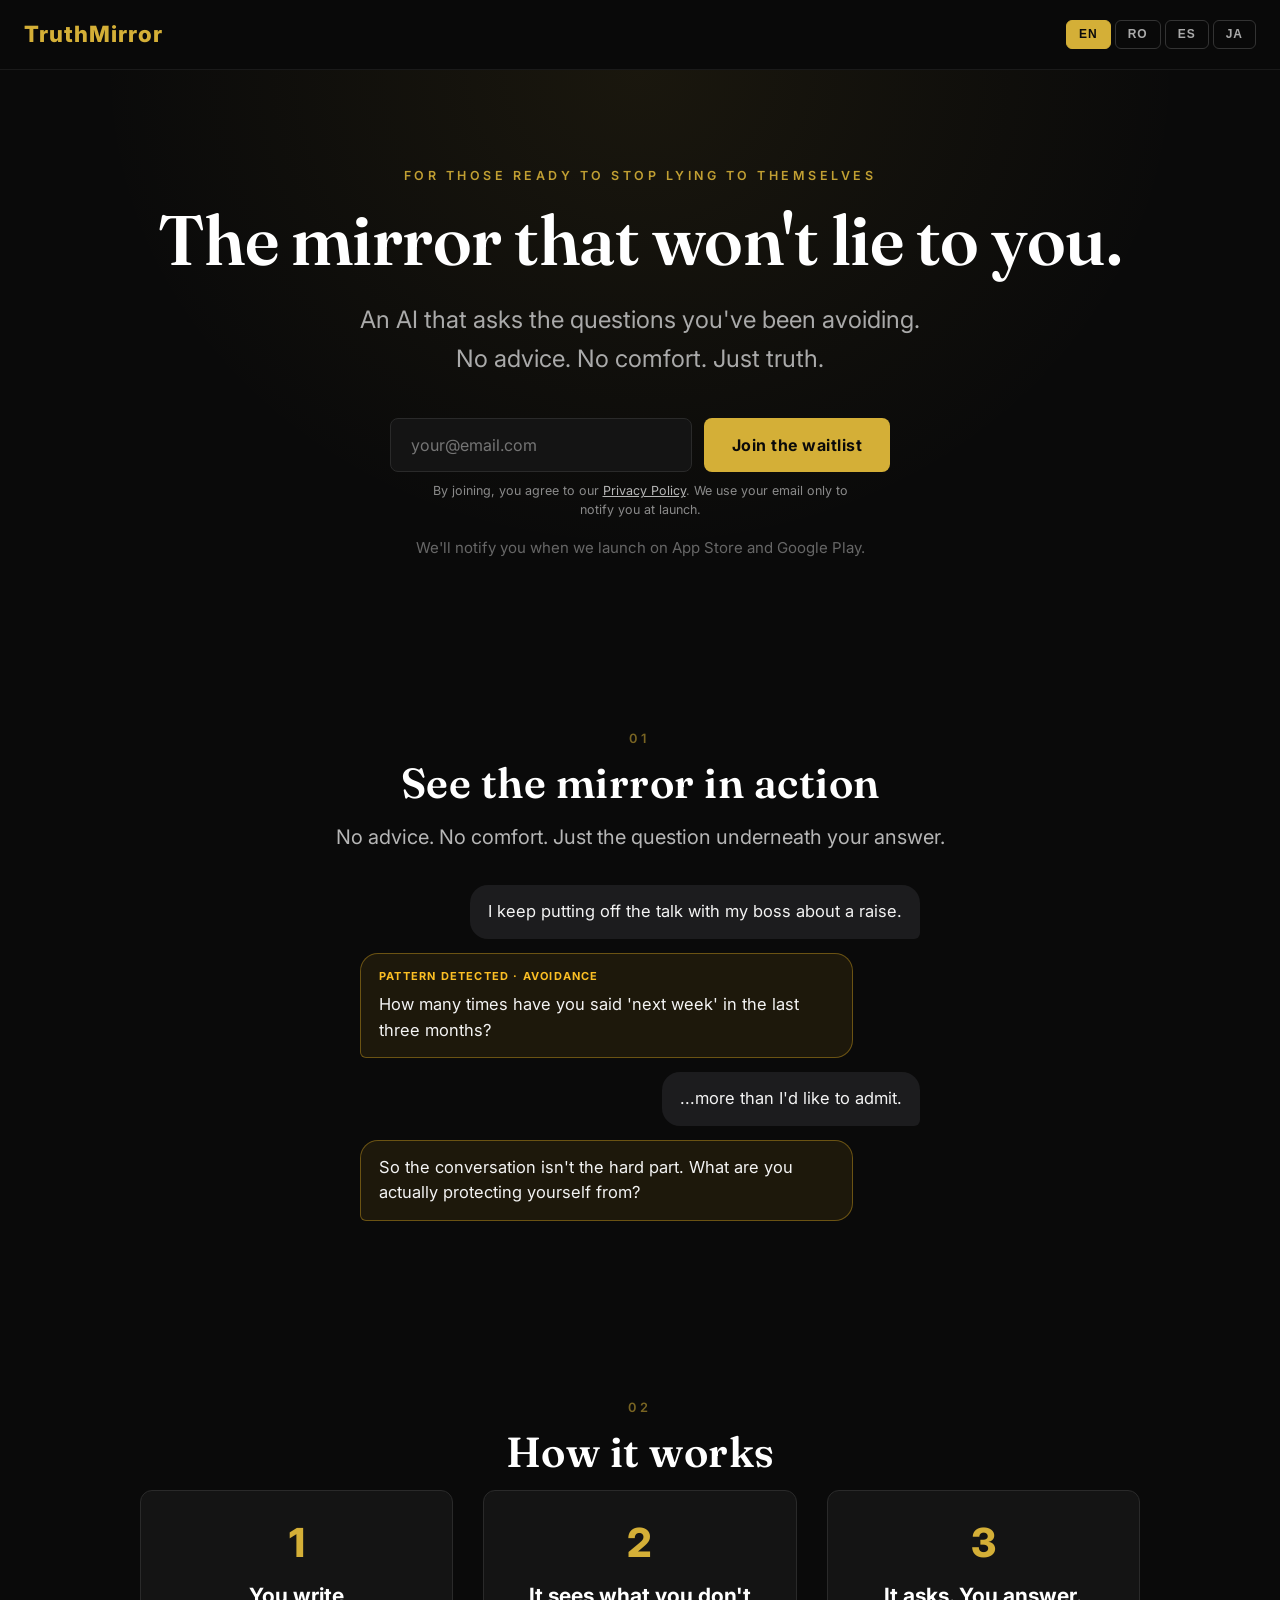
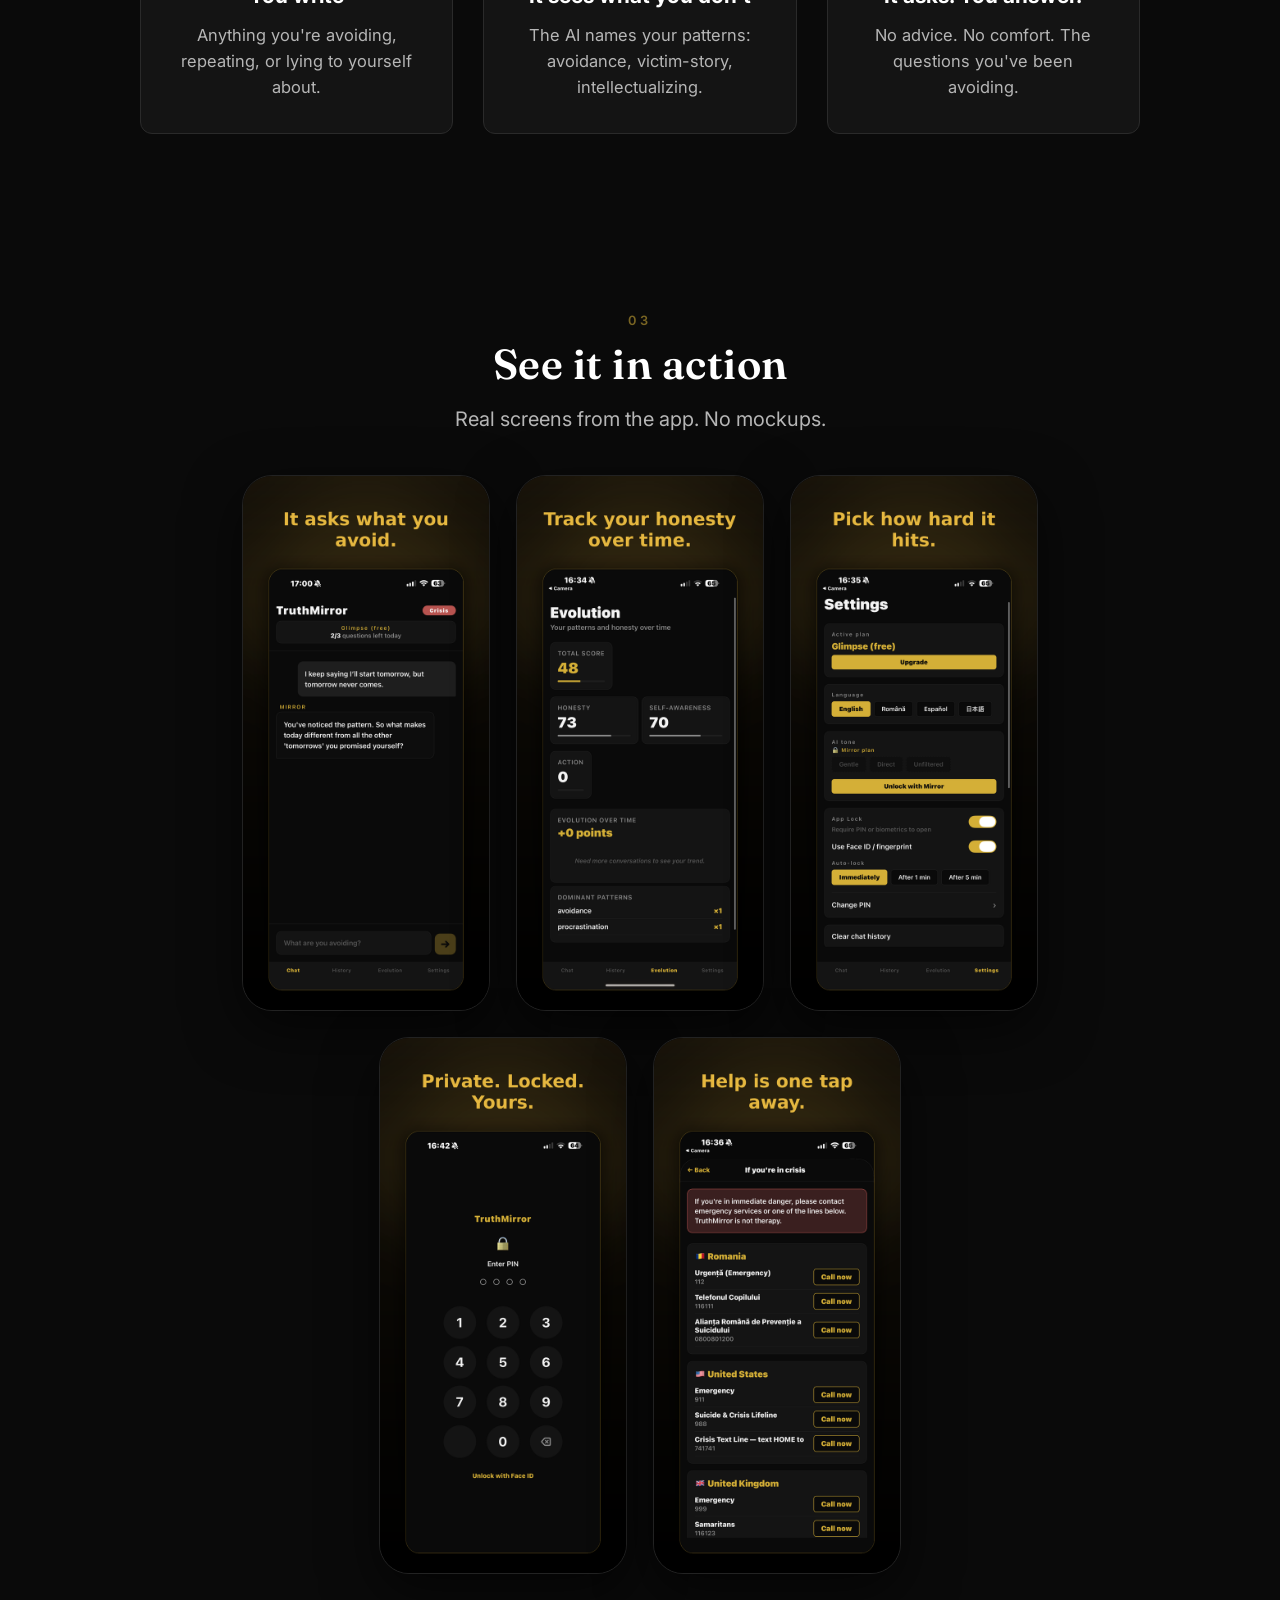
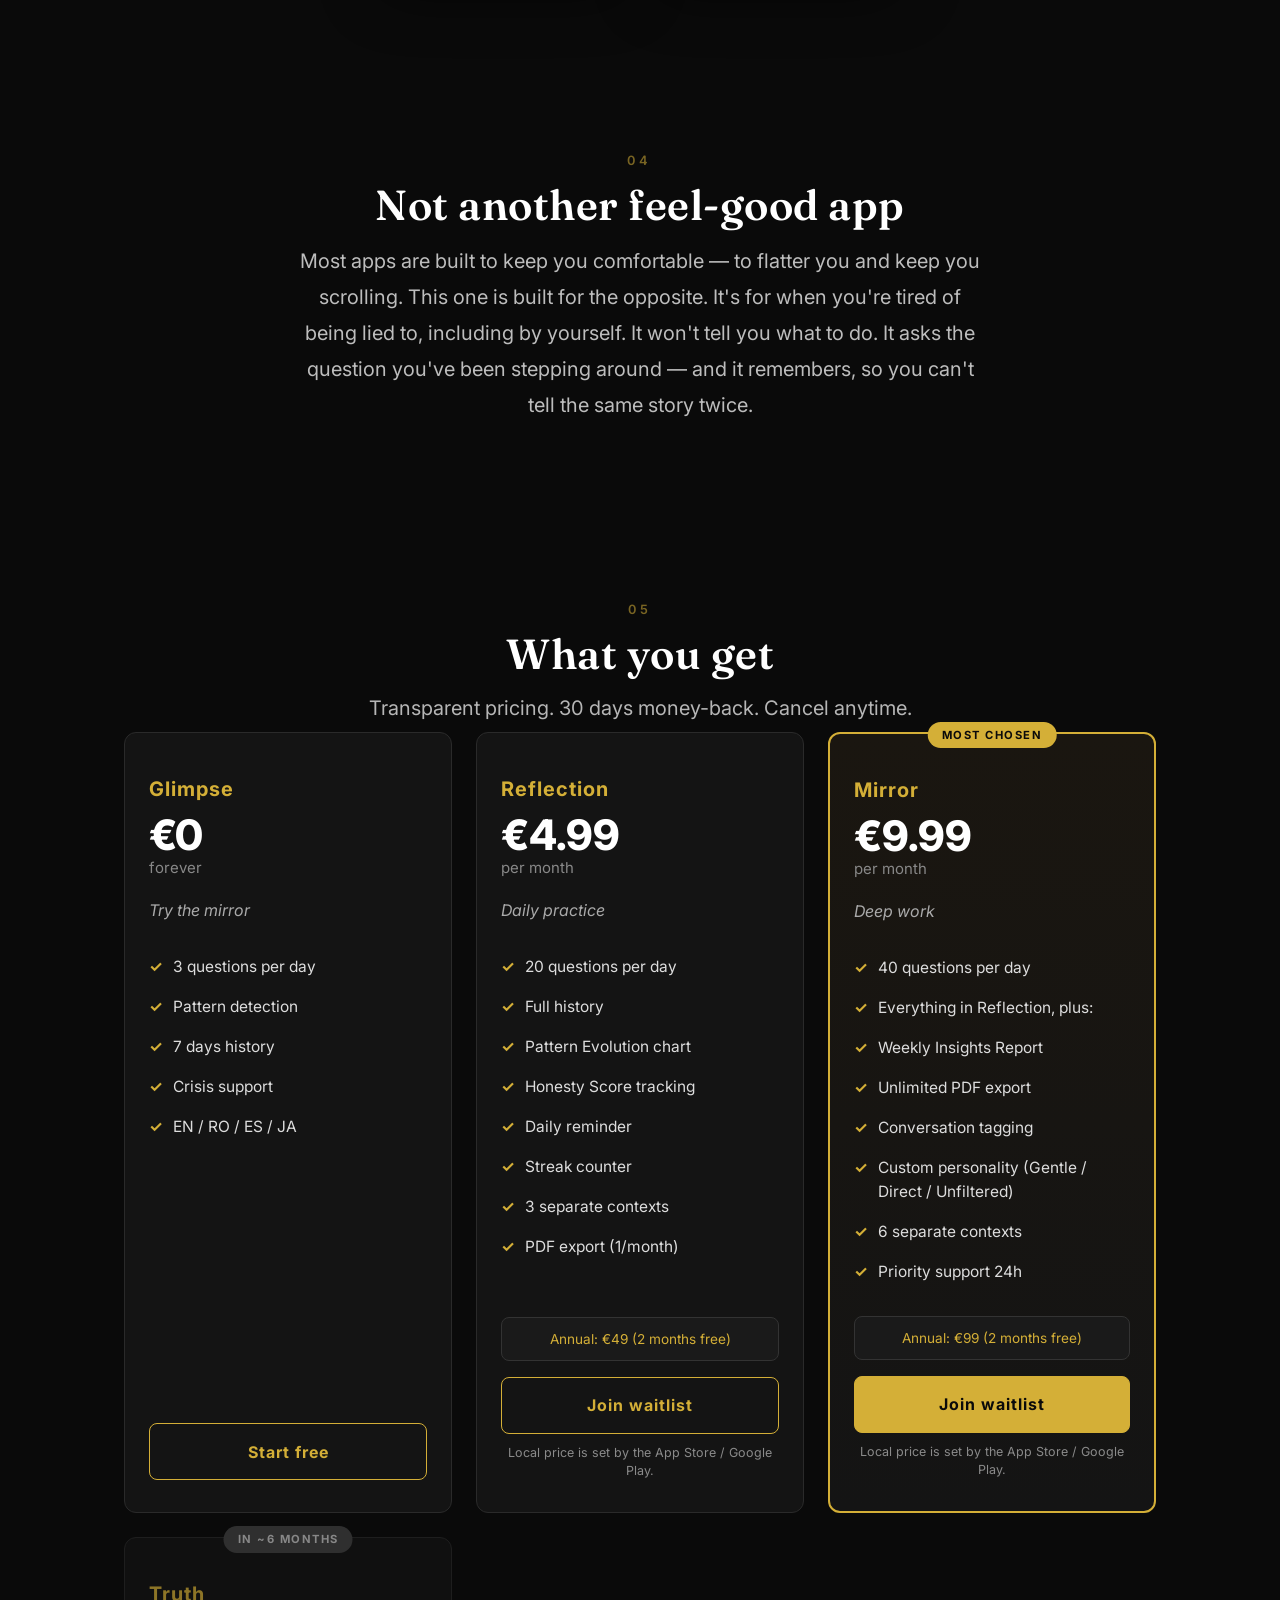
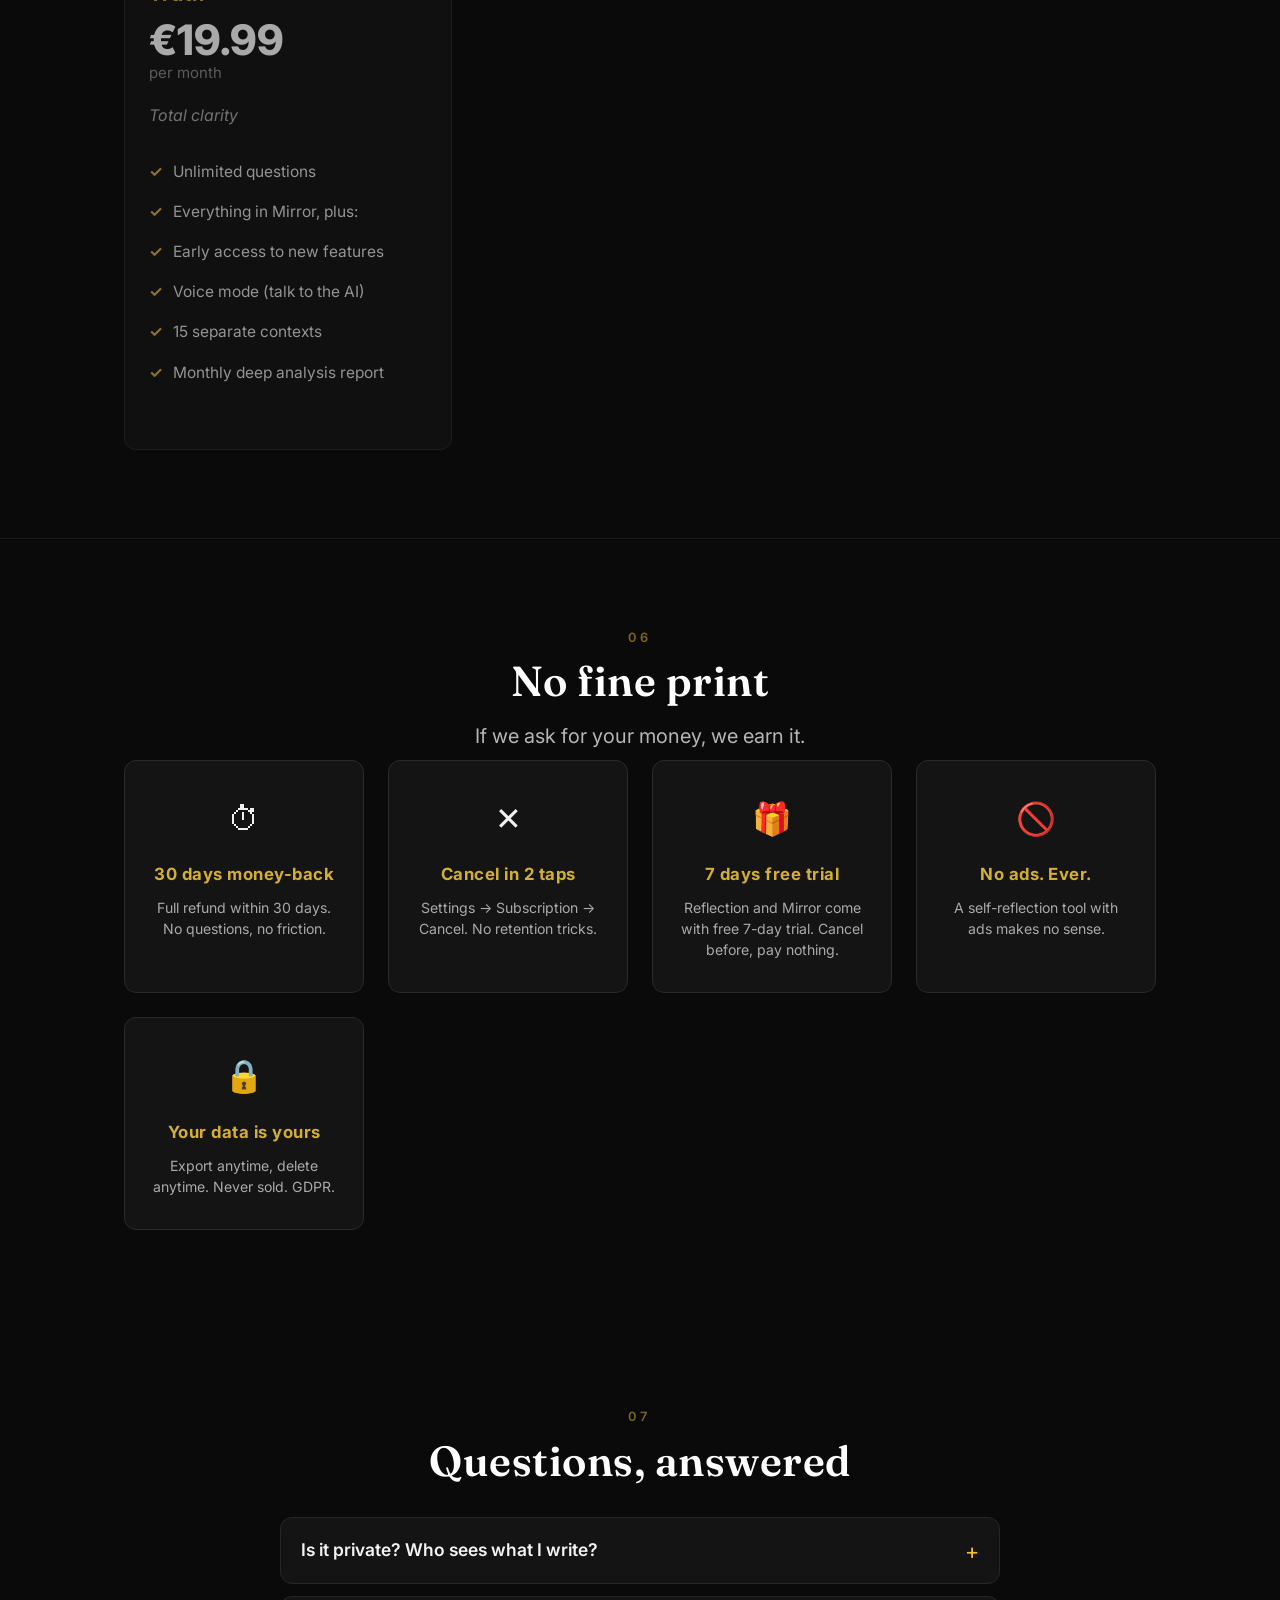
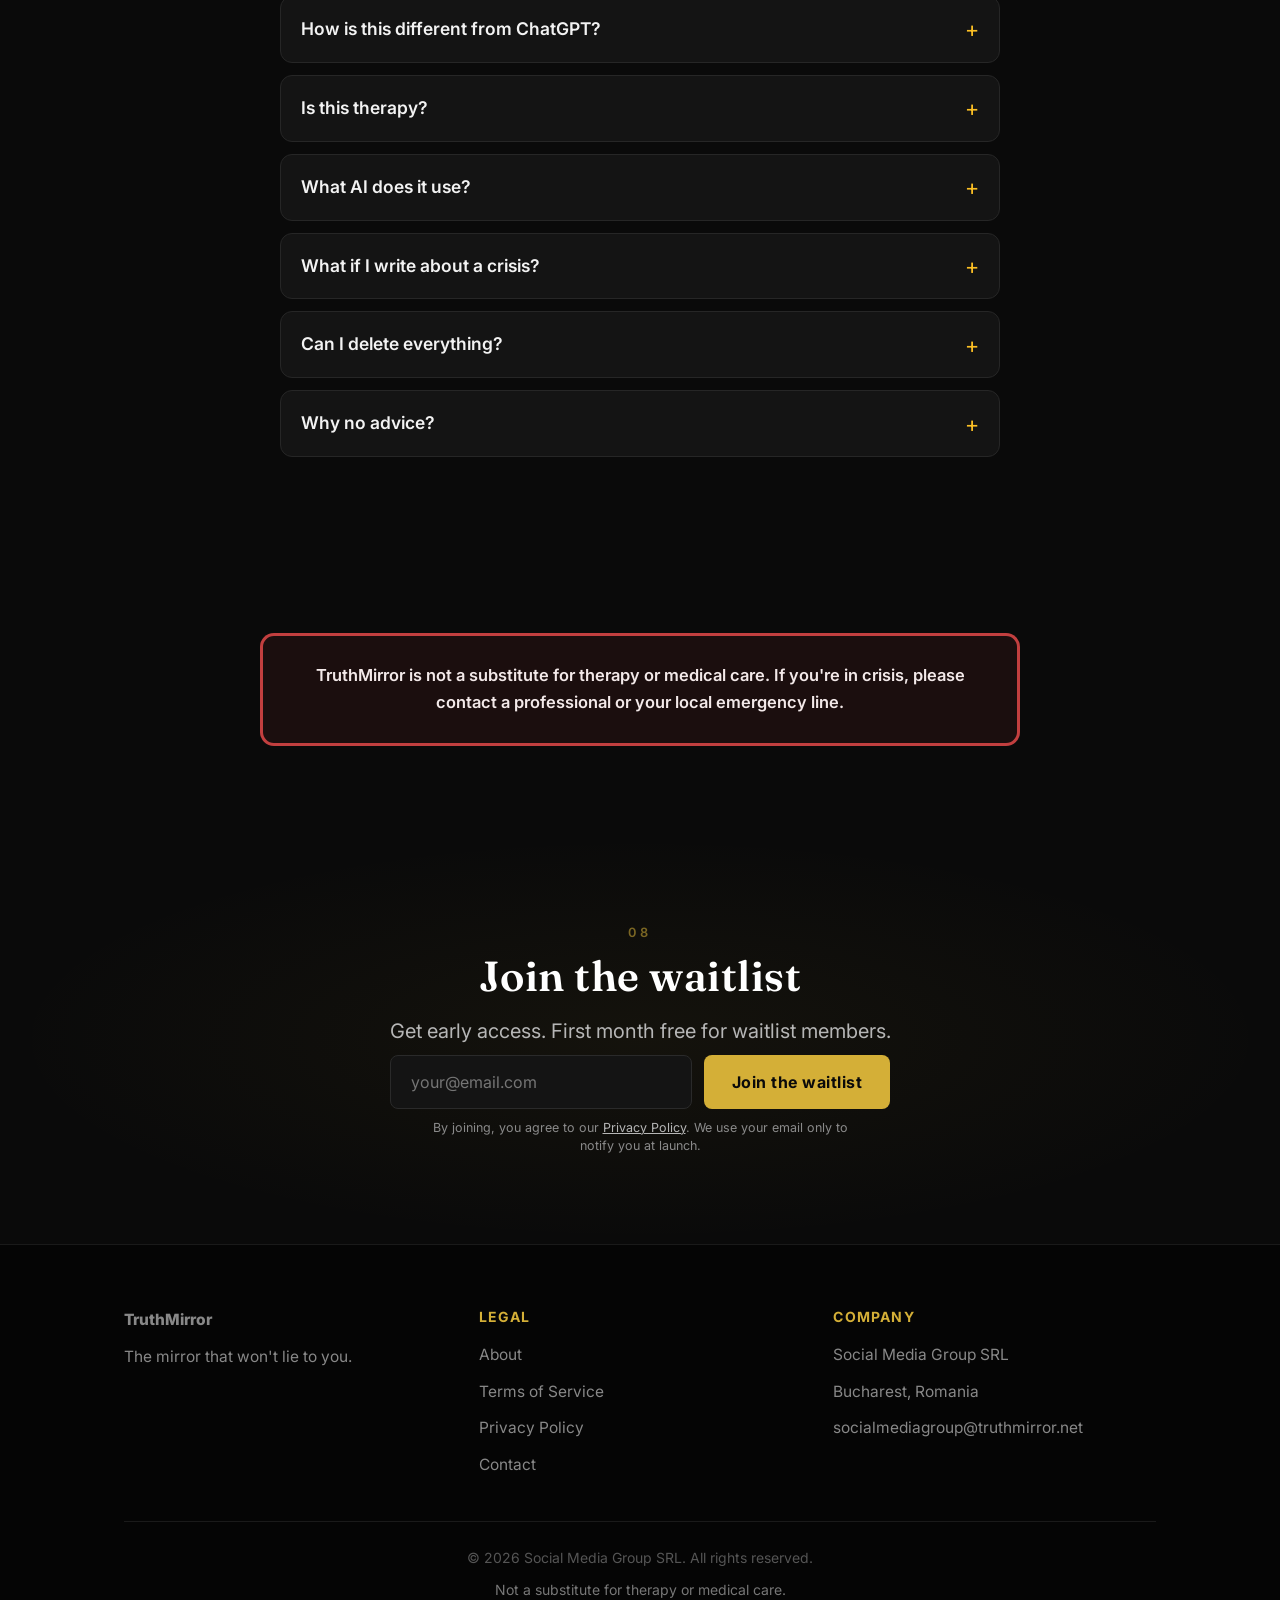
==== commit 0d3ca6ff: "Visual identity: serif headings, eyebrow line, numbered sections" ====
--- a/index.html
+++ b/index.html
@@ -59,7 +59,7 @@
   }
   </script>
   <link rel="stylesheet" href="styles.css">
-  <link href="https://fonts.googleapis.com/css2?family=Inter:wght@400;500;600;700;800&display=swap" rel="stylesheet">
+  <link href="https://fonts.googleapis.com/css2?family=Inter:wght@400;500;600;700;800&family=Fraunces:ital,wght@0,600;0,700;1,600&display=swap" rel="stylesheet">
   <style>
     /* ===== Added sections: demo / story / faq / disclaimer ===== */
     .tm-demo-chat{max-width:560px;margin:32px auto 0;display:flex;flex-direction:column;gap:14px}
@@ -172,6 +172,7 @@
   <!-- HERO -->
   <section class="hero">
     <div class="container">
+      <p class="eyebrow" data-i18n="hero.eyebrow">For those ready to stop lying to themselves</p>
       <h1 data-i18n="hero.title">The mirror that won't lie to you.</h1>
       <p class="hero-sub" data-i18n="hero.subtitle">An AI that asks the questions you've avoided. No advice. No comfort. Just truth.</p>
       <form id="waitlistFormHero" class="waitlist-hero" action="https://formspree.io/f/mqennowj" method="POST">
@@ -186,6 +187,7 @@
   <!-- SEE IT IN ACTION (demo) -->
   <section id="demo" class="section">
     <div class="container">
+      <span class="section-num">01</span>
       <h2 class="section-title" data-i18n="demo.title">See the mirror in action</h2>
       <p class="section-sub" data-i18n="demo.subtitle">No advice. No comfort. Just the question underneath your answer.</p>
       <div class="tm-demo-chat">
@@ -205,6 +207,7 @@
   <!-- HOW IT WORKS -->
   <section id="how" class="section how-section">
     <div class="container">
+      <span class="section-num">02</span>
       <h2 class="section-title" data-i18n="how.title">How it works</h2>
       <div class="how-grid">
         <div class="how-step">
@@ -229,6 +232,7 @@
   <!-- SCREENSHOTS SHOWCASE -->
   <section id="screens" class="section">
     <div class="container">
+      <span class="section-num">03</span>
       <h2 class="section-title" data-i18n="screens.title">See it in action</h2>
       <p class="section-sub" data-i18n="screens.subtitle">Real screens from the app. No mockups.</p>
       <div class="tm-shots">
@@ -261,7 +265,8 @@
   <section id="story" class="section">
     <div class="container">
       <div class="tm-story">
-        <h2 class="section-title" data-i18n="story.title">Not another feel-good app</h2>
+        <span class="section-num">04</span>
+      <h2 class="section-title" data-i18n="story.title">Not another feel-good app</h2>
         <p data-i18n="story.body">Most apps are built to keep you comfortable — to flatter you and keep you scrolling. This one is built for the opposite. It's for when you're tired of being lied to, including by yourself. It won't tell you what to do. It asks the question you've been stepping around — and it remembers, so you can't tell the same story twice.</p>
       </div>
     </div>
@@ -270,6 +275,7 @@
   <!-- PRICING -->
   <section id="pricing" class="section pricing-section">
     <div class="container">
+      <span class="section-num">05</span>
       <h2 class="section-title" data-pricing-i18n="pricing.title">What you get</h2>
       <p class="section-sub" data-pricing-i18n="pricing.subtitle">Transparent pricing. 30 days money-back. Cancel anytime.</p>
 
@@ -354,6 +360,7 @@
   <!-- GUARANTEES -->
   <section id="guarantees" class="section guarantees-section">
     <div class="container">
+      <span class="section-num">06</span>
       <h2 class="section-title" data-pricing-i18n="guarantees.title">No fine print</h2>
       <p class="section-sub" data-pricing-i18n="guarantees.subtitle">If we ask for your money, we earn it.</p>
       <div class="guarantees-grid">
@@ -389,6 +396,7 @@
   <!-- FAQ -->
   <section id="faq" class="section">
     <div class="container">
+      <span class="section-num">07</span>
       <h2 class="section-title" data-i18n="faq.title">Questions, answered</h2>
       <div class="tm-faq">
         <details class="tm-faq-item">
@@ -435,6 +443,7 @@
   <!-- WAITLIST CTA -->
   <section id="waitlist" class="section waitlist-section">
     <div class="container">
+      <span class="section-num">08</span>
       <h2 class="section-title" data-i18n="waitlist.title">Join the waitlist</h2>
       <p class="section-sub" data-i18n="waitlist.subtitle">Get early access. First month free for waitlist members.</p>
       <form id="waitlistForm" class="waitlist" action="https://formspree.io/f/mqennowj" method="POST">
--- a/styles.css
+++ b/styles.css
@@ -121,7 +121,32 @@
 .waitlist-success.show { display: block; }
 
 /* SECTIONS GENERIC */
-.section { padding: 5rem 1.5rem; }
+.section { padding: 7rem 1.5rem; }
+.eyebrow {
+  font-family: 'Inter', sans-serif;
+  font-size: 0.78rem;
+  font-weight: 600;
+  letter-spacing: 0.28em;
+  text-transform: uppercase;
+  color: #D4AF37;
+  margin: 0 0 1rem;
+  opacity: 0.9;
+}
+.section-num {
+  display: block;
+  text-align: center;
+  font-family: 'Inter', monospace;
+  font-size: 0.8rem;
+  font-weight: 600;
+  letter-spacing: 0.35em;
+  color: #D4AF37;
+  opacity: 0.55;
+  margin-bottom: 0.6rem;
+}
+.hero h1, .section-title {
+  font-family: 'Fraunces', 'Yu Mincho', 'Hiragino Mincho ProN', Georgia, serif;
+  font-weight: 600;
+}
 .section-title {
   text-align: center;
   font-size: clamp(1.8rem, 4vw, 2.5rem);
@@ -398,7 +423,7 @@
 @media (max-width: 768px) {
   .container { padding: 0 1rem; }
   .hero { padding: 4rem 1rem 3rem; }
-  .section { padding: 3rem 1rem; }
+  .section { padding: 4rem 1rem; }
   .navbar { padding: 0.75rem 1rem; }
   .pricing-card { padding: 2rem 1.25rem 1.5rem; }
   .tier-price { font-size: 2rem; }
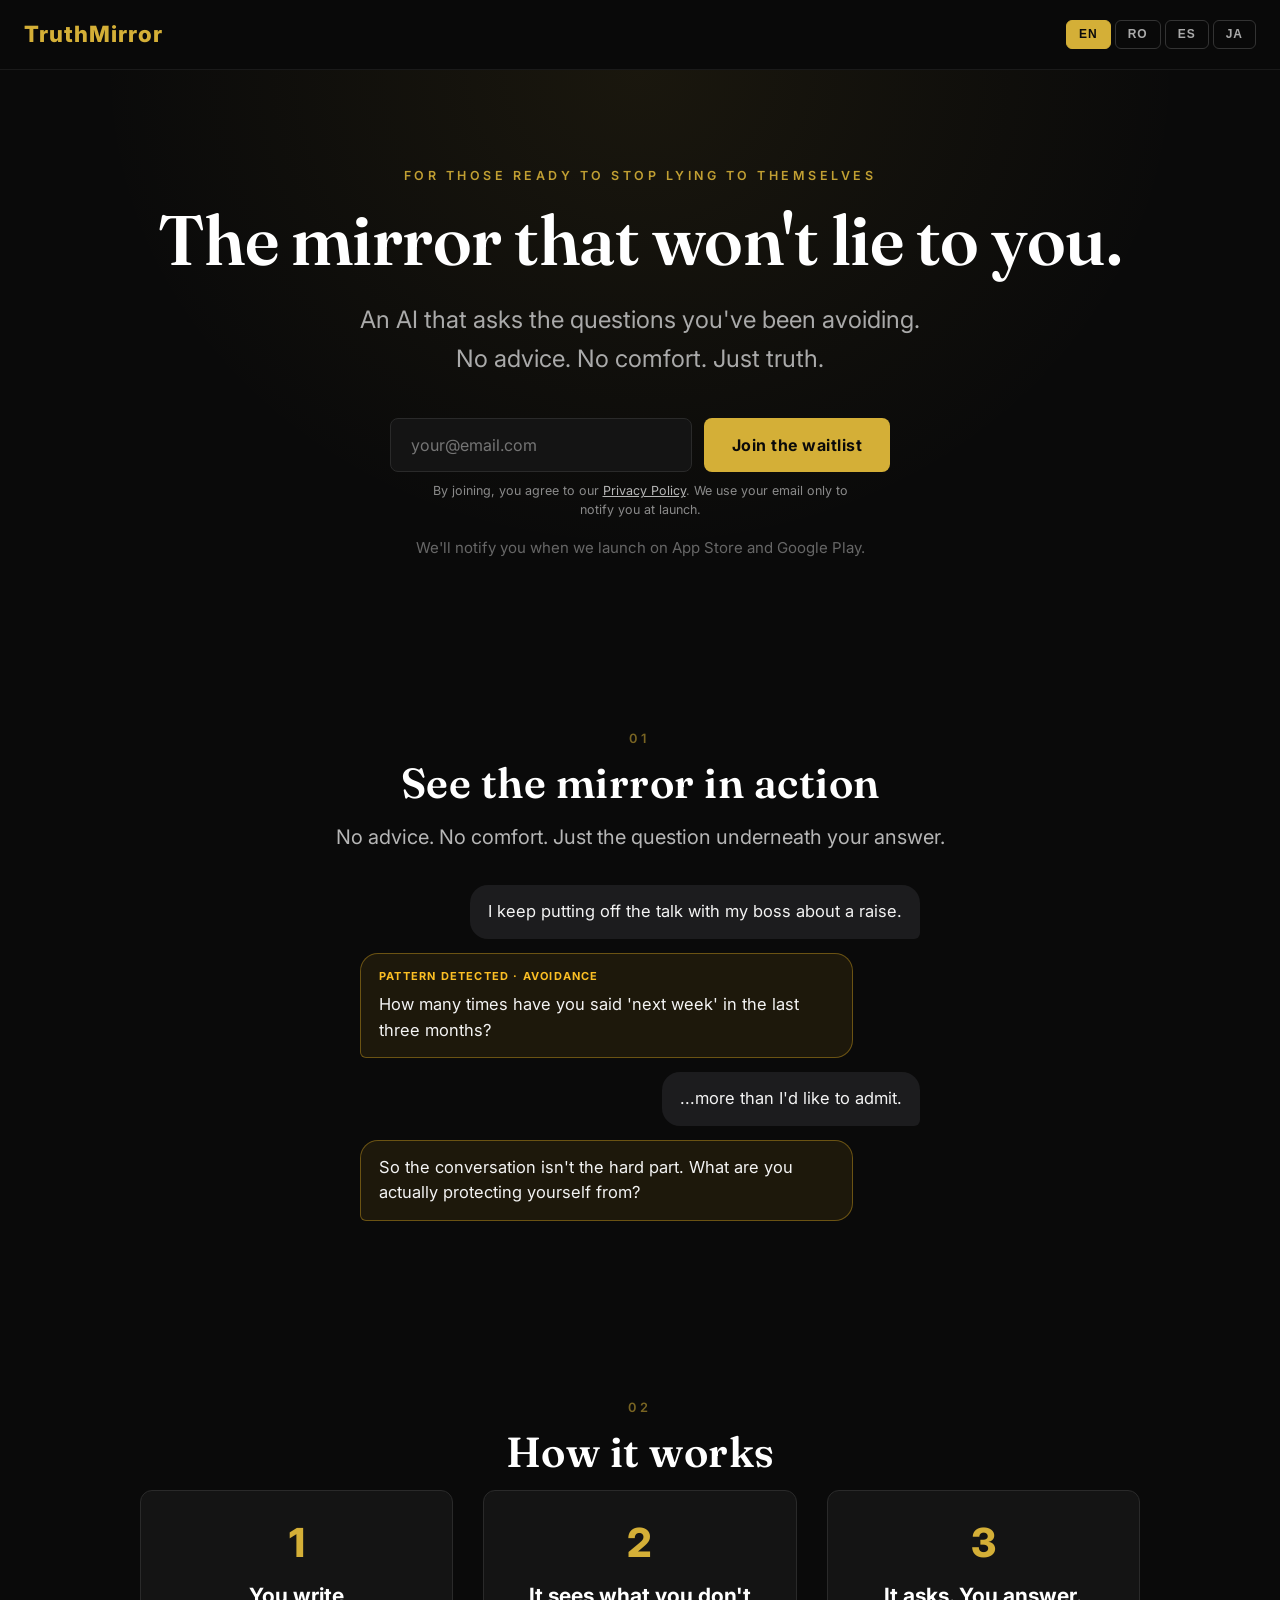
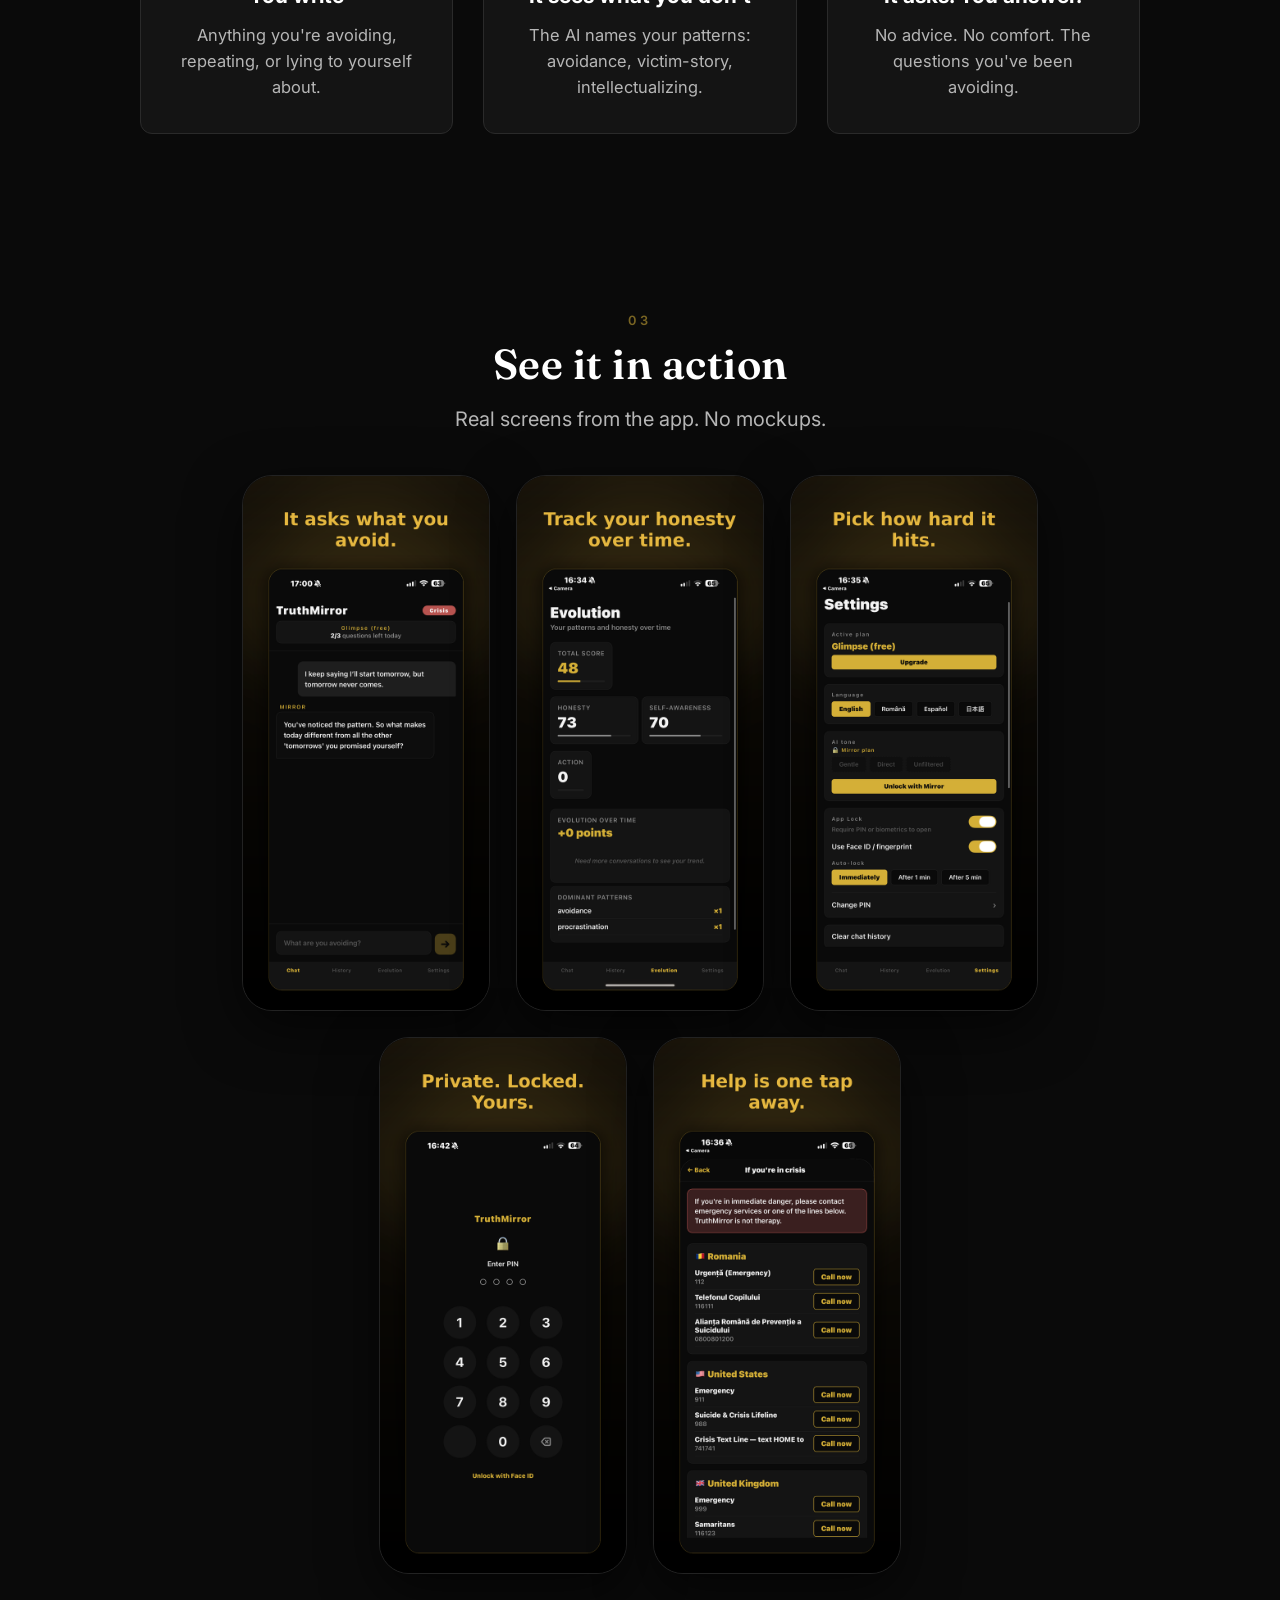
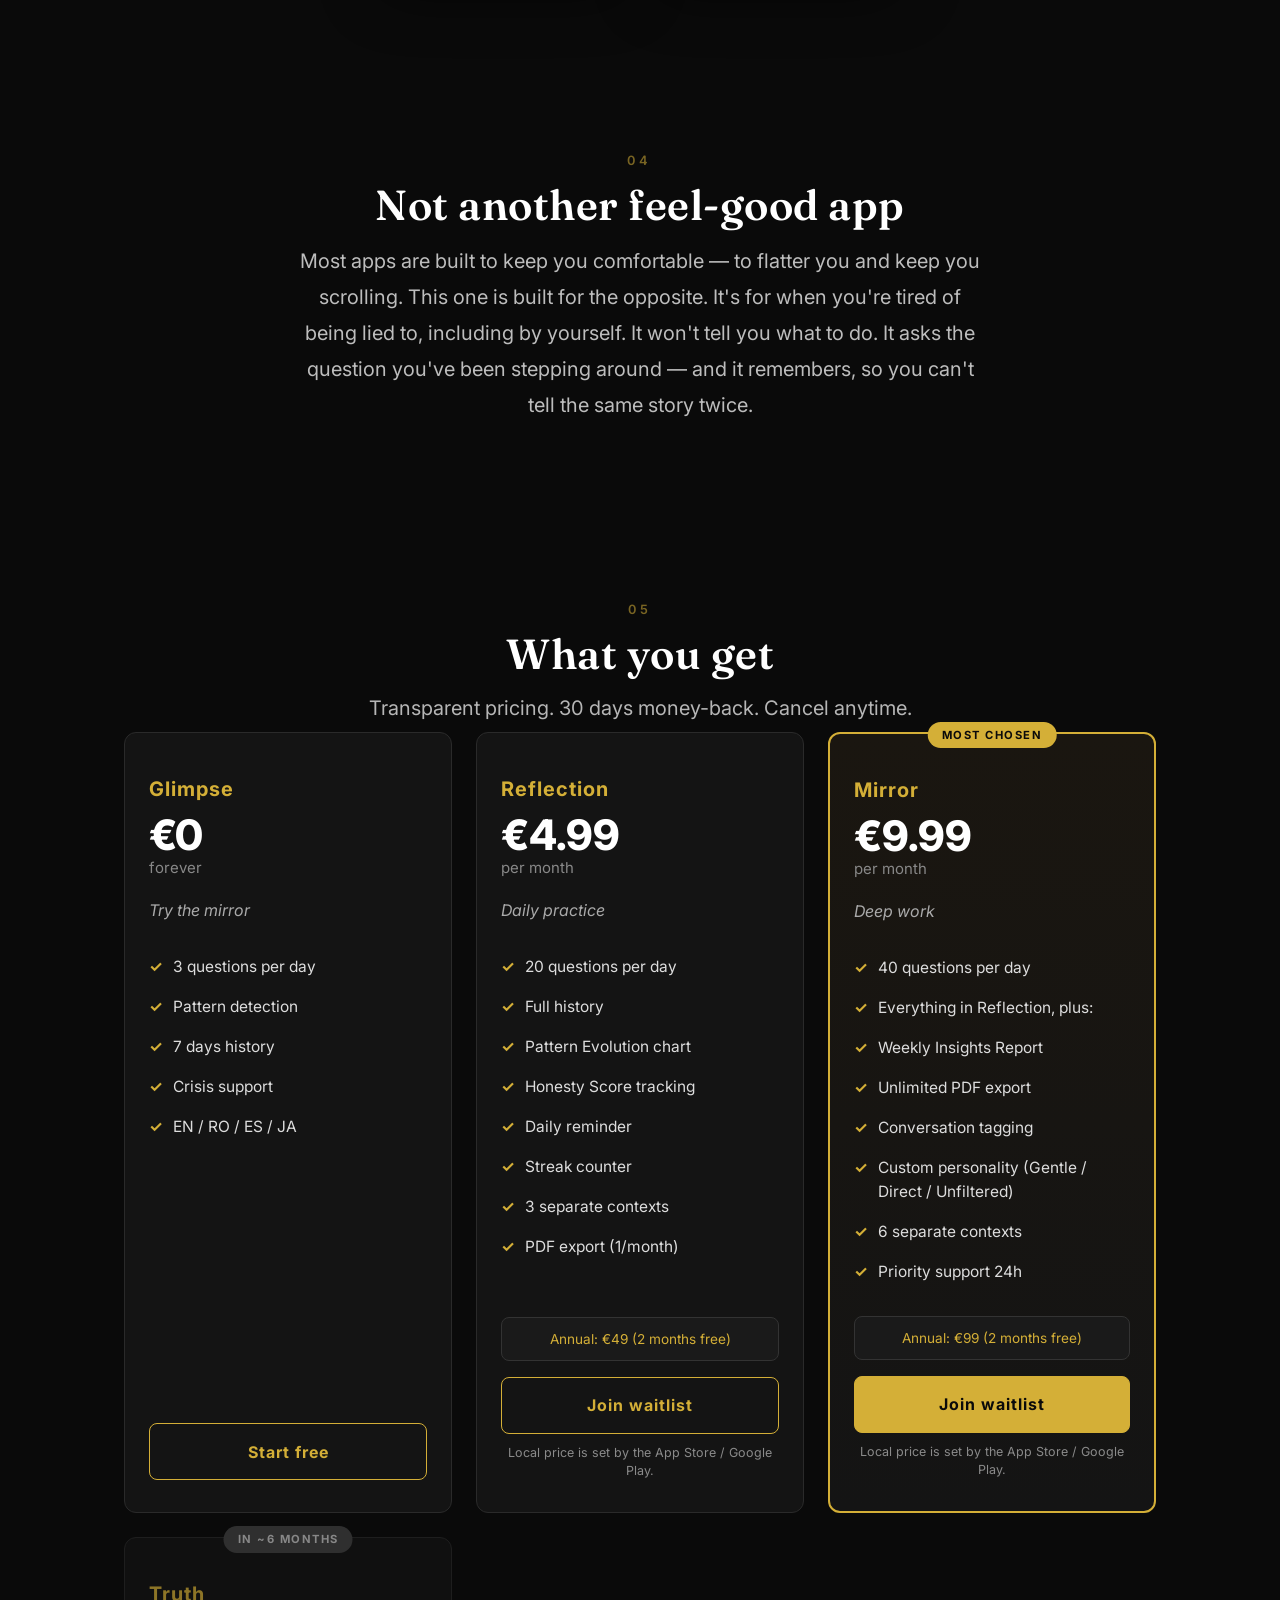
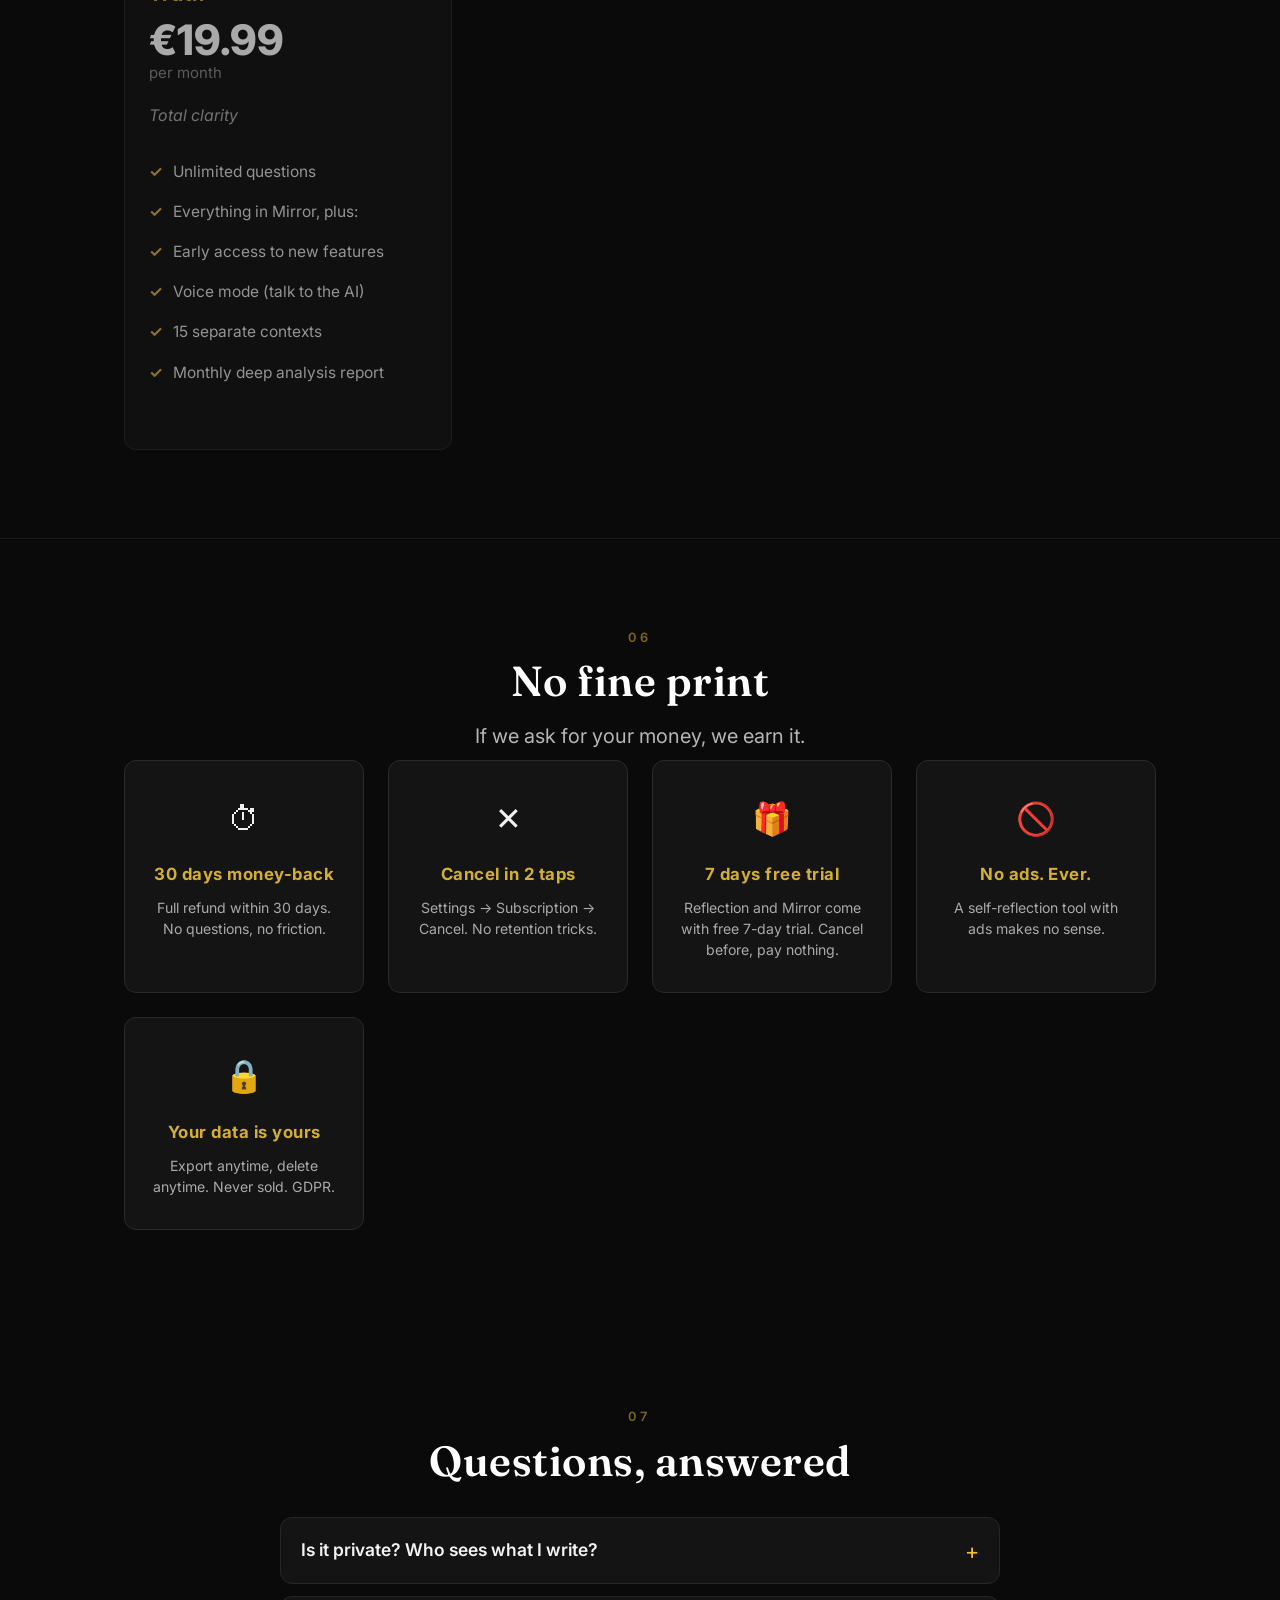
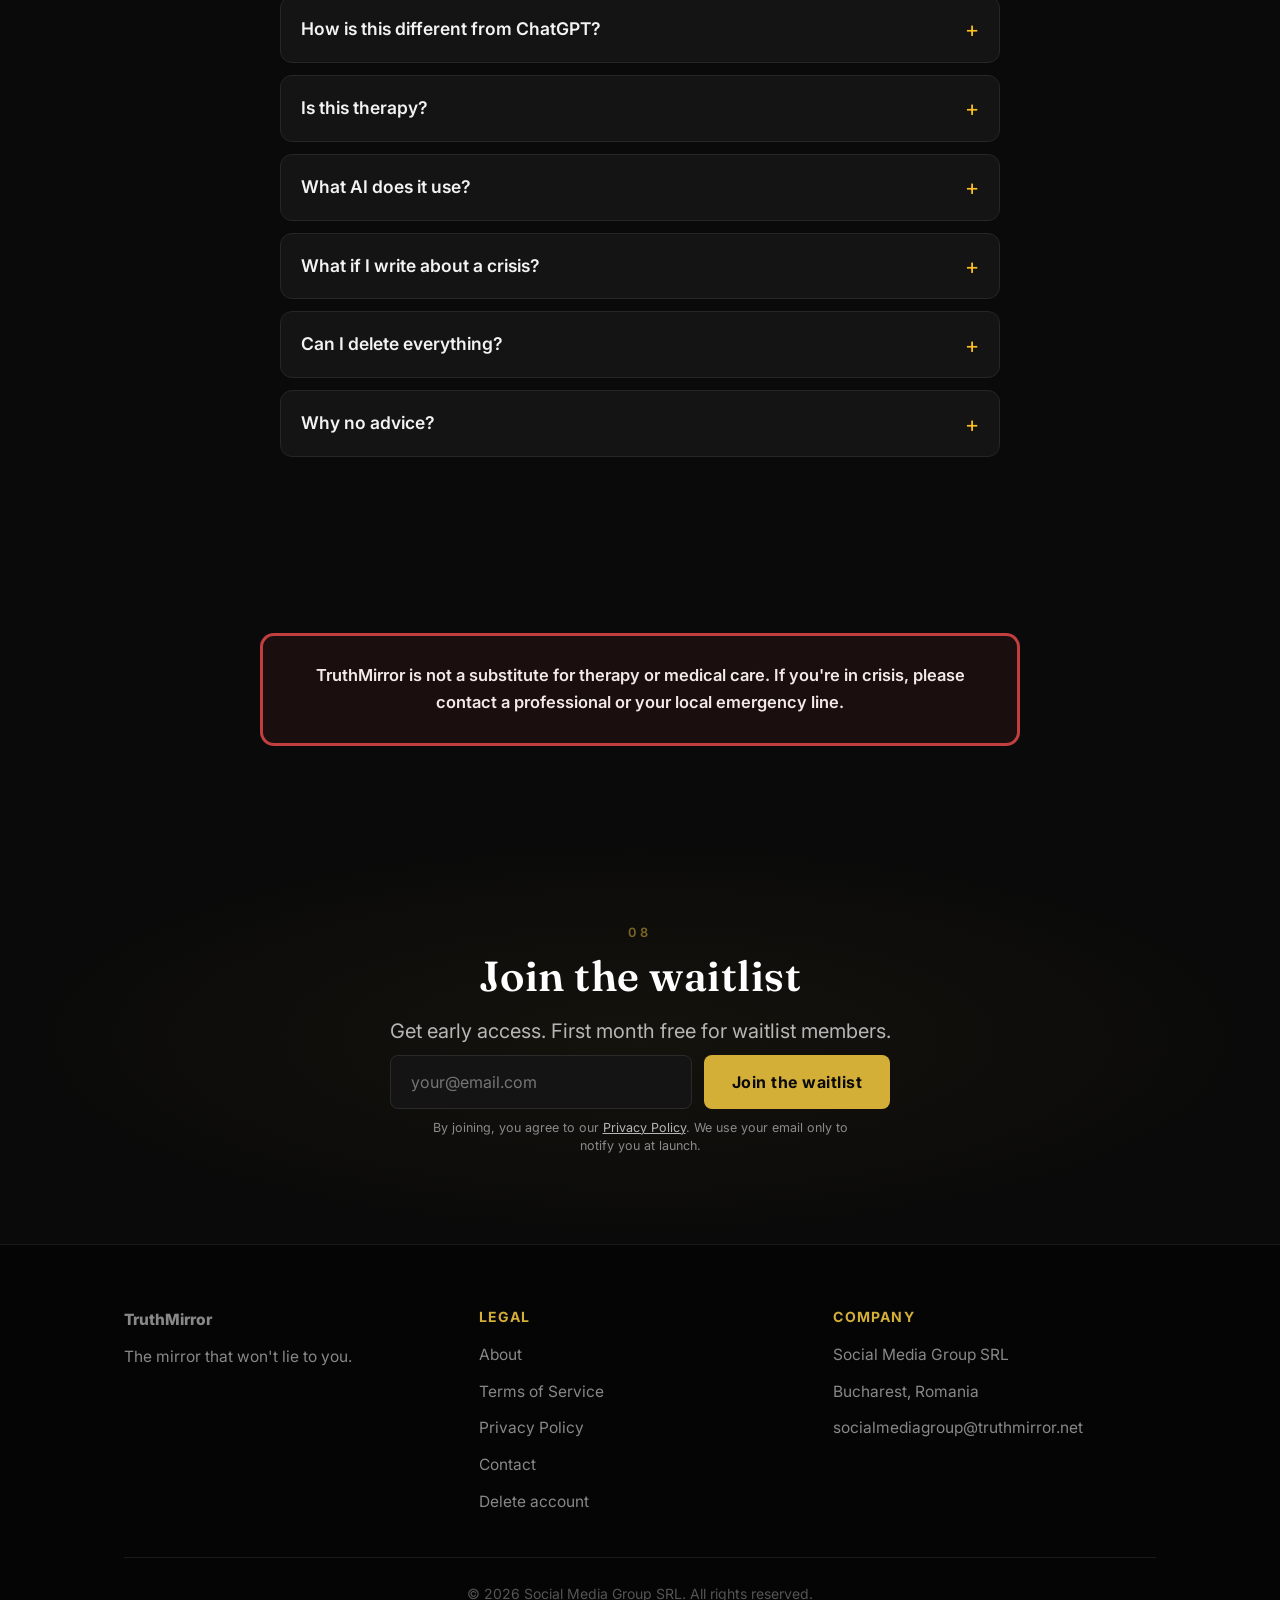
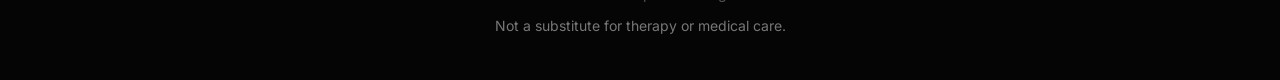
==== commit 2b27a180: "Add Delete account link to footer (4 languages)" ====
--- a/index.html
+++ b/index.html
@@ -179,7 +179,7 @@
         <input type="email" name="email" placeholder="your@email.com" required data-i18n-placeholder="waitlist.placeholder">
         <button type="submit" data-i18n="waitlist.button">Join the waitlist</button>
       </form>
-      <p class="tm-consent" data-i18n="waitlist.consent">By joining, you agree to our <a href="/privacy.html">Privacy Policy</a>. We use your email only to notify you at launch.</p>
+      <p class="tm-consent" data-i18n="waitlist.consent">By joining, you agree to our <a href="/privacy">Privacy Policy</a>. We use your email only to notify you at launch.</p>
       <p class="hero-note" data-i18n="hero.note">We'll notify you when we launch on App Store and Google Play.</p>
     </div>
   </section>
@@ -450,7 +450,7 @@
         <input type="email" name="email" placeholder="your@email.com" required data-i18n-placeholder="waitlist.placeholder">
         <button type="submit" data-i18n="waitlist.button">Join the waitlist</button>
       </form>
-      <p class="tm-consent" data-i18n="waitlist.consent">By joining, you agree to our <a href="/privacy.html">Privacy Policy</a>. We use your email only to notify you at launch.</p>
+      <p class="tm-consent" data-i18n="waitlist.consent">By joining, you agree to our <a href="/privacy">Privacy Policy</a>. We use your email only to notify you at launch.</p>
       <p class="waitlist-success" id="waitlistSuccess" data-i18n="waitlist.success">Got it. We'll let you know.</p>
     </div>
   </section>
@@ -465,10 +465,11 @@
         </div>
         <div class="footer-col">
           <h4 data-i18n="footer.legal">Legal</h4>
-          <a href="/about.html" data-i18n="footer.about">About</a>
-          <a href="/terms.html" data-i18n="footer.terms">Terms of Service</a>
-          <a href="/privacy.html" data-i18n="footer.privacy">Privacy Policy</a>
-          <a href="/contact.html" data-i18n="footer.contact">Contact</a>
+          <a href="/about" data-i18n="footer.about">About</a>
+          <a href="/terms" data-i18n="footer.terms">Terms of Service</a>
+          <a href="/privacy" data-i18n="footer.privacy">Privacy Policy</a>
+          <a href="/contact" data-i18n="footer.contact">Contact</a>
+          <a href="/delete-account" data-i18n="footer.deleteAccount">Delete account</a>
         </div>
         <div class="footer-col">
           <h4 data-i18n="footer.company">Company</h4>
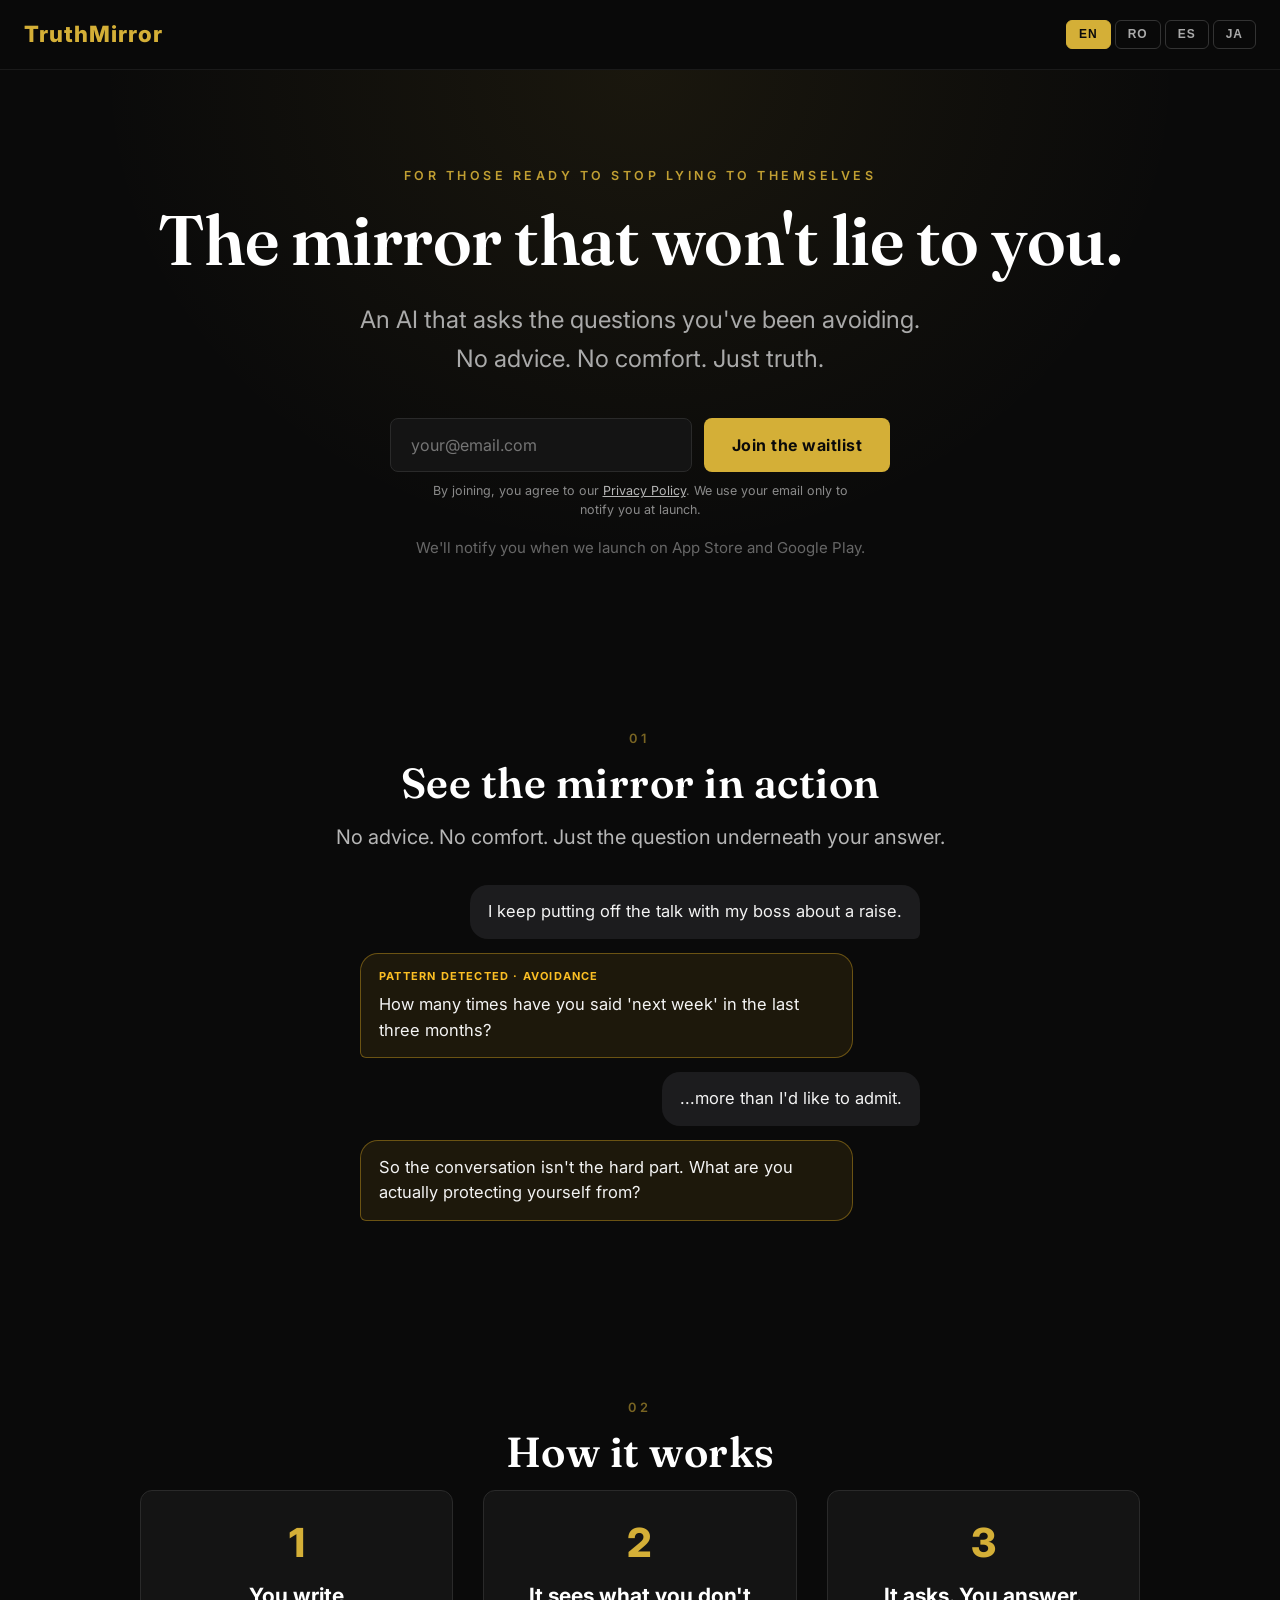
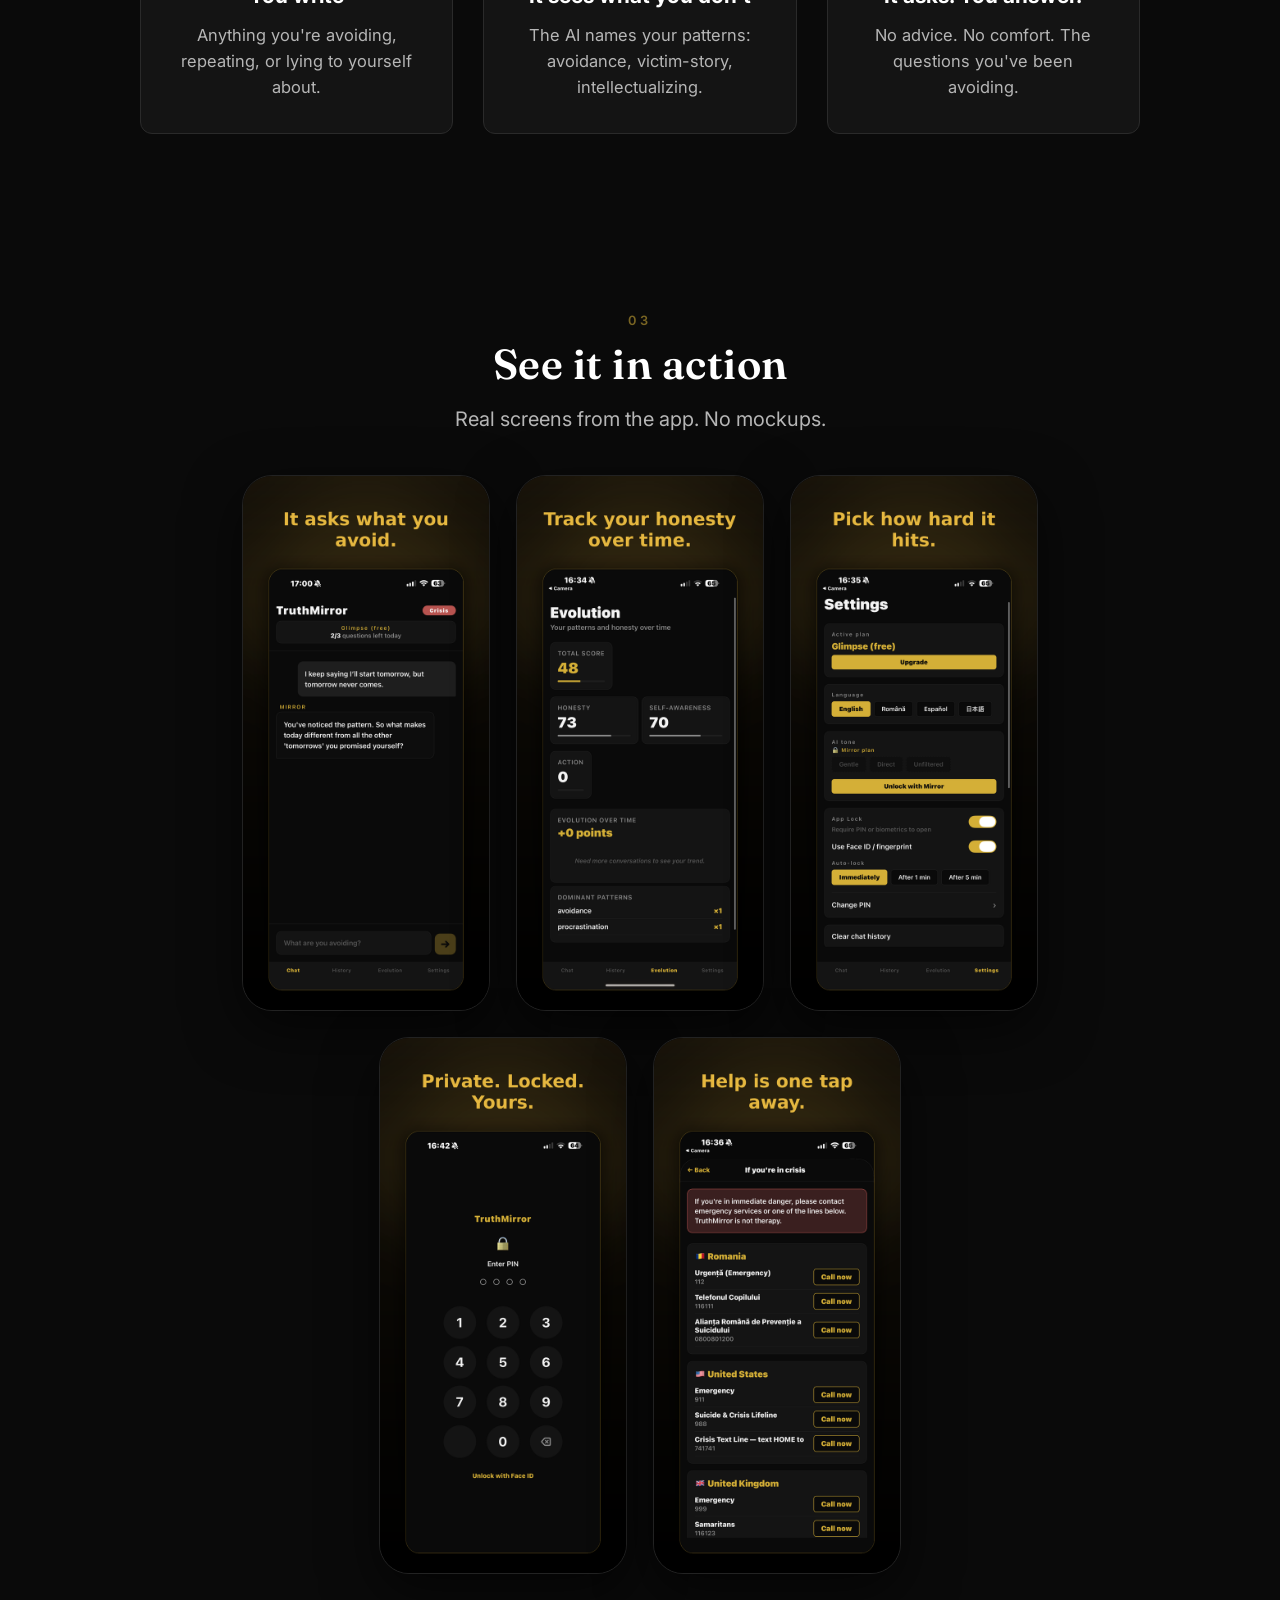
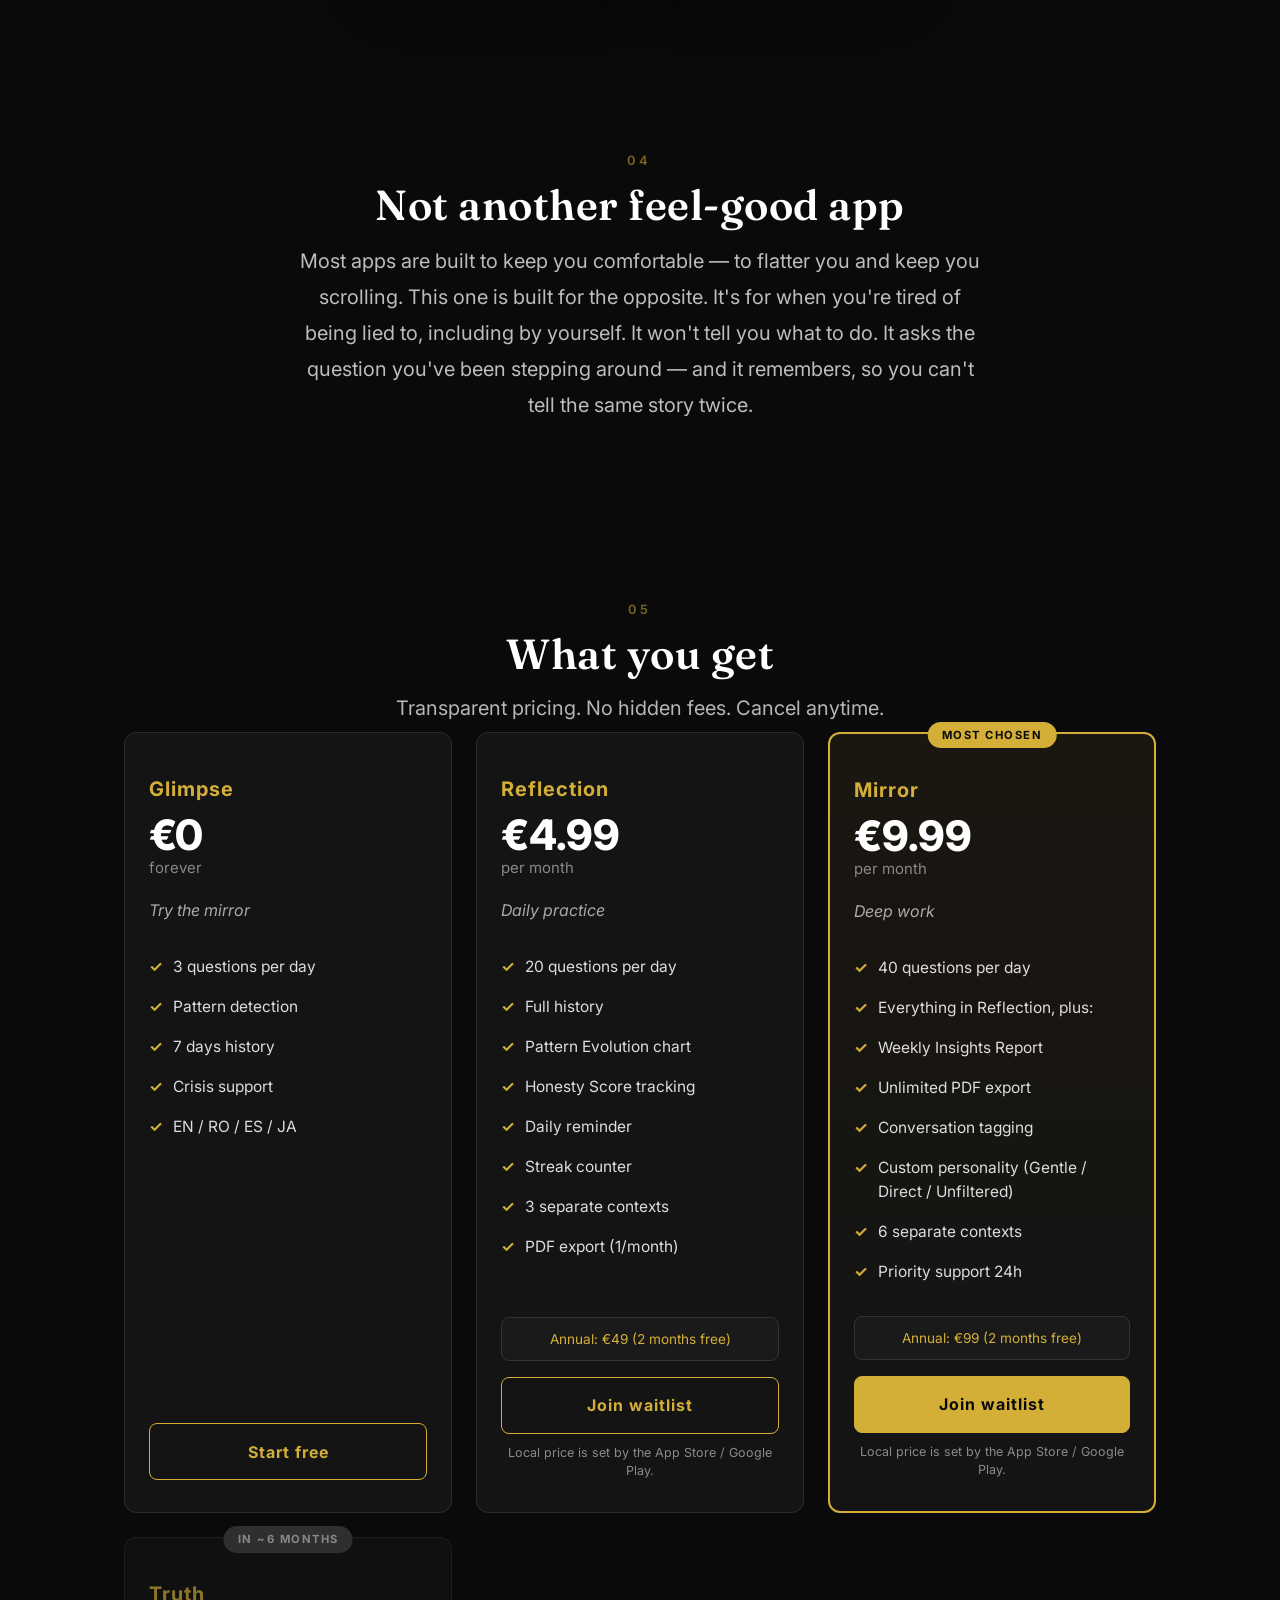
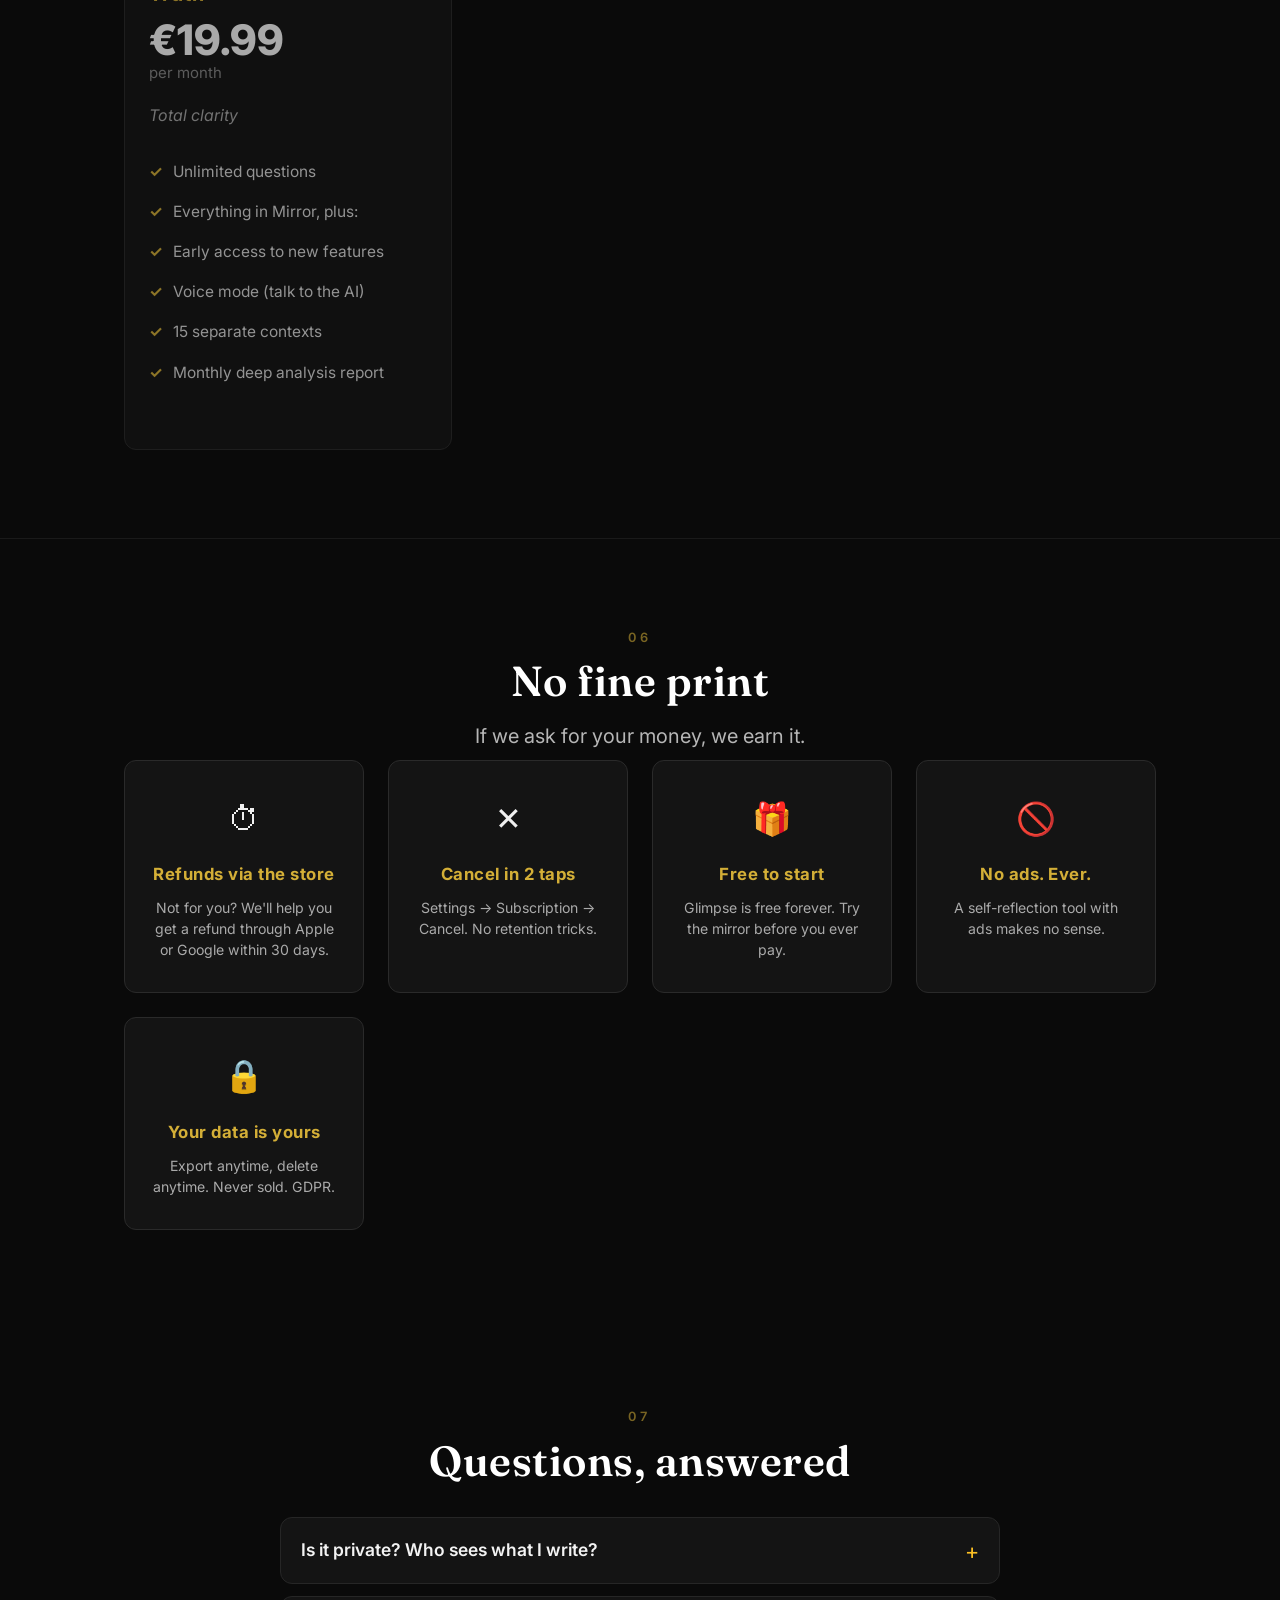
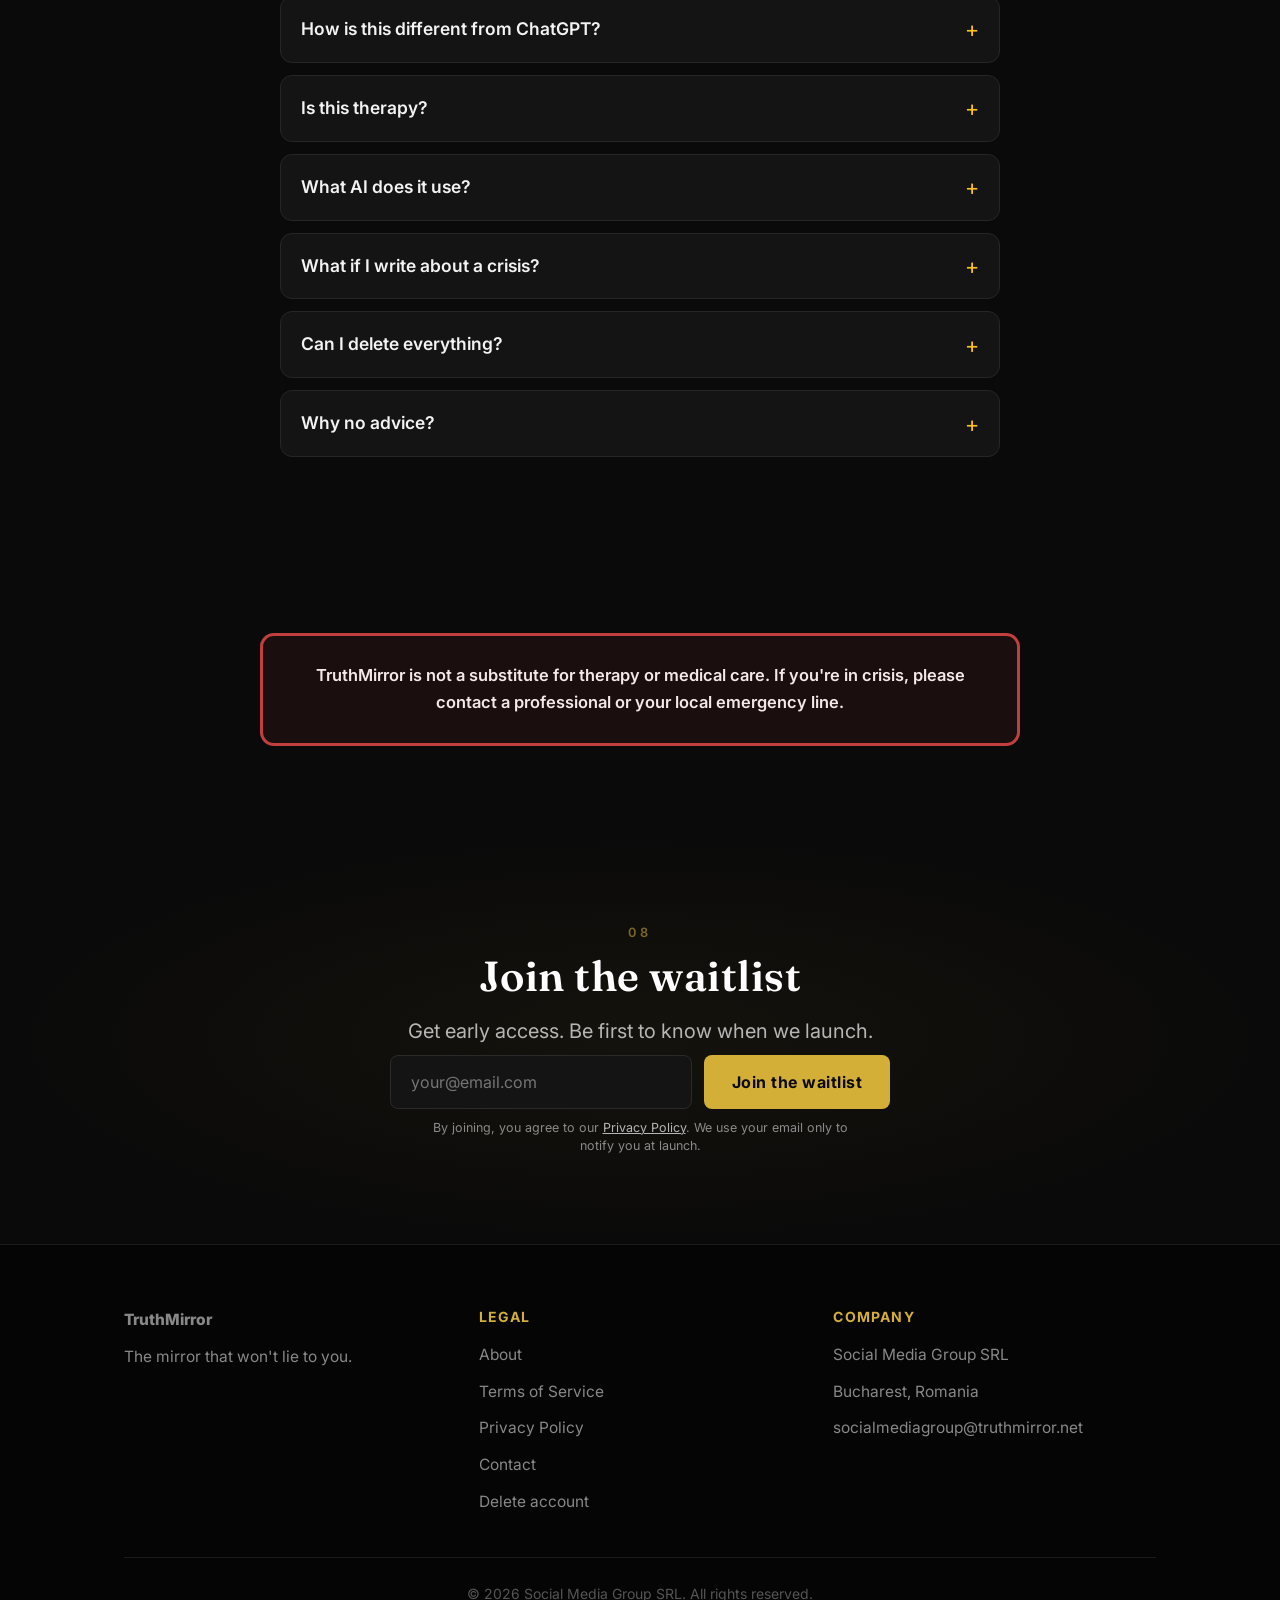
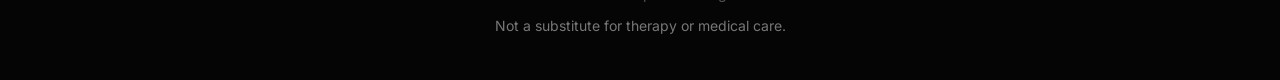
==== commit 2fe63998: "Align marketing cu legal" ====
--- a/index.html
+++ b/index.html
@@ -277,7 +277,7 @@
     <div class="container">
       <span class="section-num">05</span>
       <h2 class="section-title" data-pricing-i18n="pricing.title">What you get</h2>
-      <p class="section-sub" data-pricing-i18n="pricing.subtitle">Transparent pricing. 30 days money-back. Cancel anytime.</p>
+      <p class="section-sub" data-pricing-i18n="pricing.subtitle">Transparent pricing. No hidden fees. Cancel anytime.</p>
 
       <div class="pricing-grid">
 
@@ -366,8 +366,8 @@
       <div class="guarantees-grid">
         <div class="guarantee">
           <div class="g-icon">⏱</div>
-          <h3 data-pricing-i18n="guarantees.refund.title">30 days money-back</h3>
-          <p data-pricing-i18n="guarantees.refund.desc">Full refund within 30 days. No questions, no friction.</p>
+          <h3 data-pricing-i18n="guarantees.refund.title">Refunds via the store</h3>
+          <p data-pricing-i18n="guarantees.refund.desc">Not for you? We'll help you get a refund through Apple or Google within 30 days.</p>
         </div>
         <div class="guarantee">
           <div class="g-icon">✕</div>
@@ -376,8 +376,8 @@
         </div>
         <div class="guarantee">
           <div class="g-icon">🎁</div>
-          <h3 data-pricing-i18n="guarantees.trial.title">7 days free trial</h3>
-          <p data-pricing-i18n="guarantees.trial.desc">Reflection and Mirror come with free 7-day trial. Cancel before, pay nothing.</p>
+          <h3 data-pricing-i18n="guarantees.start.title">Free to start</h3>
+          <p data-pricing-i18n="guarantees.start.desc">Glimpse is free forever. Try the mirror before you ever pay.</p>
         </div>
         <div class="guarantee">
           <div class="g-icon">🚫</div>
@@ -445,7 +445,7 @@
     <div class="container">
       <span class="section-num">08</span>
       <h2 class="section-title" data-i18n="waitlist.title">Join the waitlist</h2>
-      <p class="section-sub" data-i18n="waitlist.subtitle">Get early access. First month free for waitlist members.</p>
+      <p class="section-sub" data-i18n="waitlist.subtitle">Get early access. Be first to know when we launch.</p>
       <form id="waitlistForm" class="waitlist" action="https://formspree.io/f/mqennowj" method="POST">
         <input type="email" name="email" placeholder="your@email.com" required data-i18n-placeholder="waitlist.placeholder">
         <button type="submit" data-i18n="waitlist.button">Join the waitlist</button>
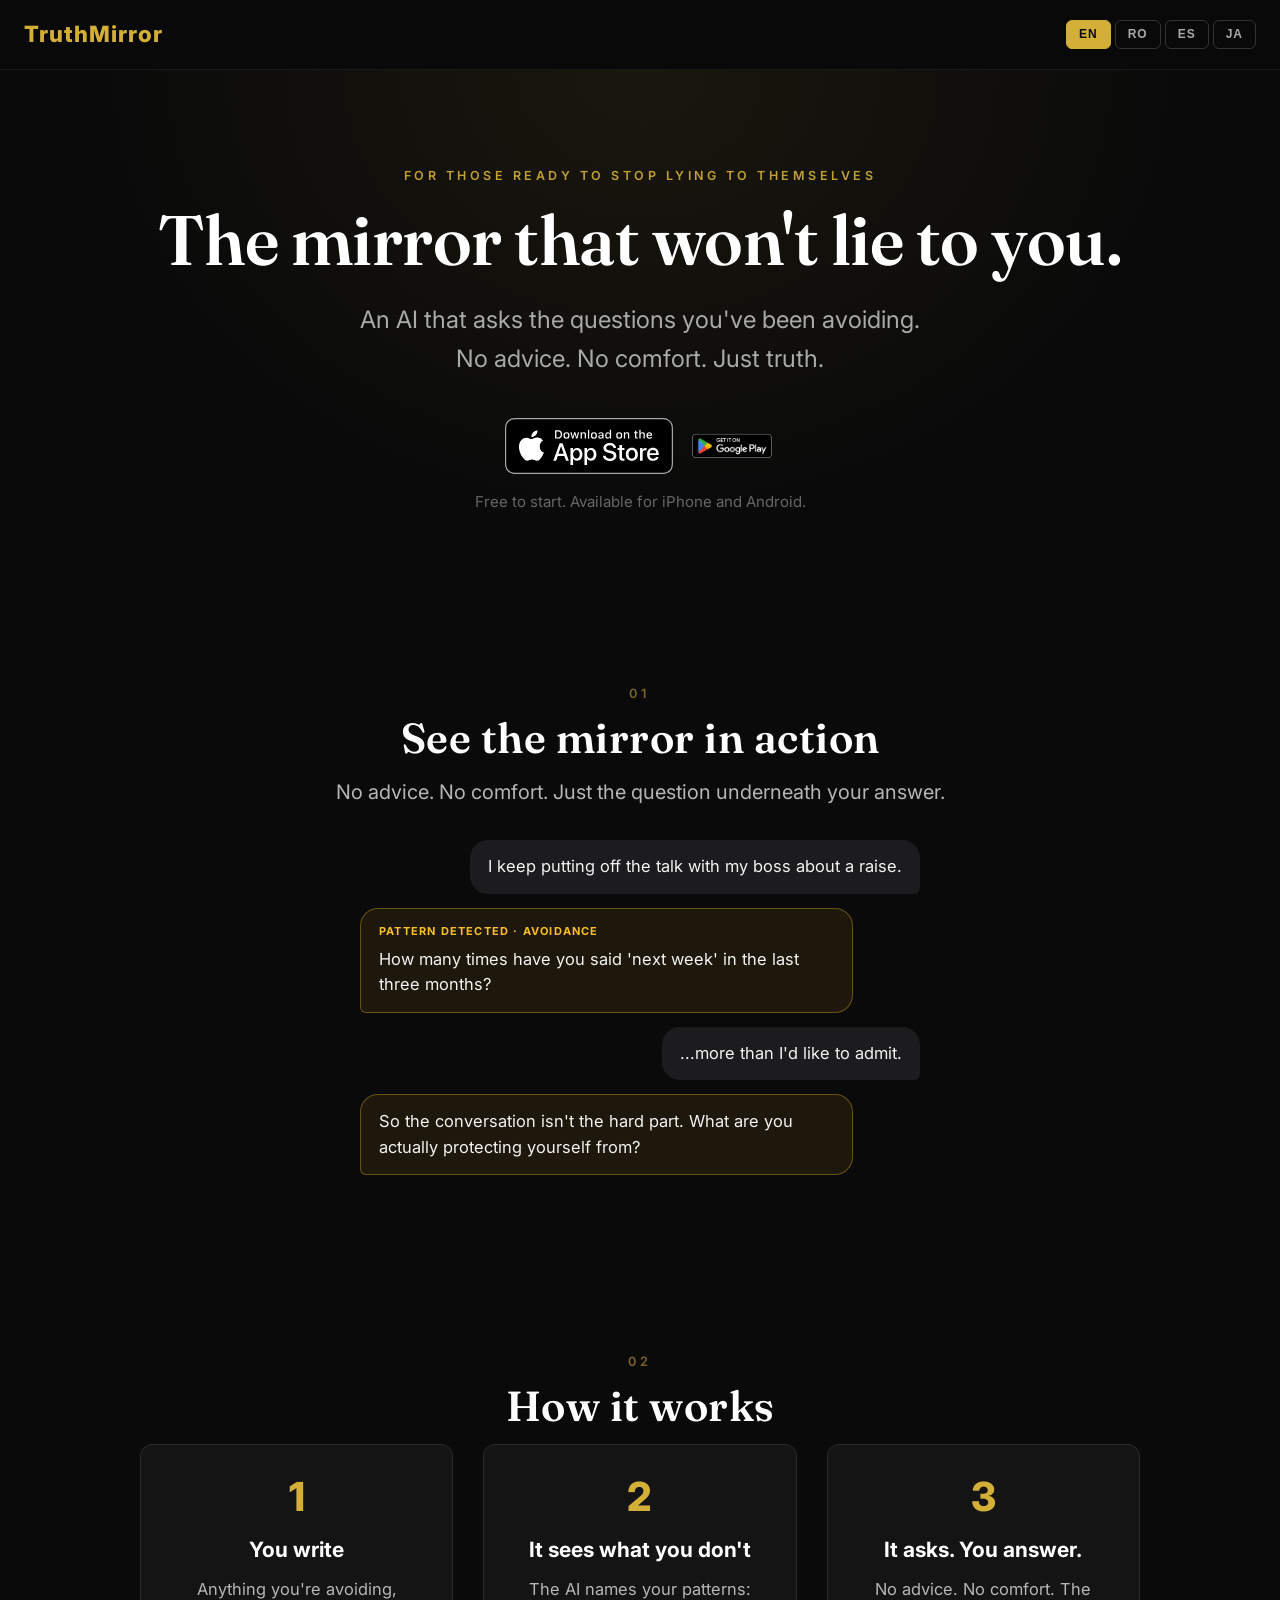
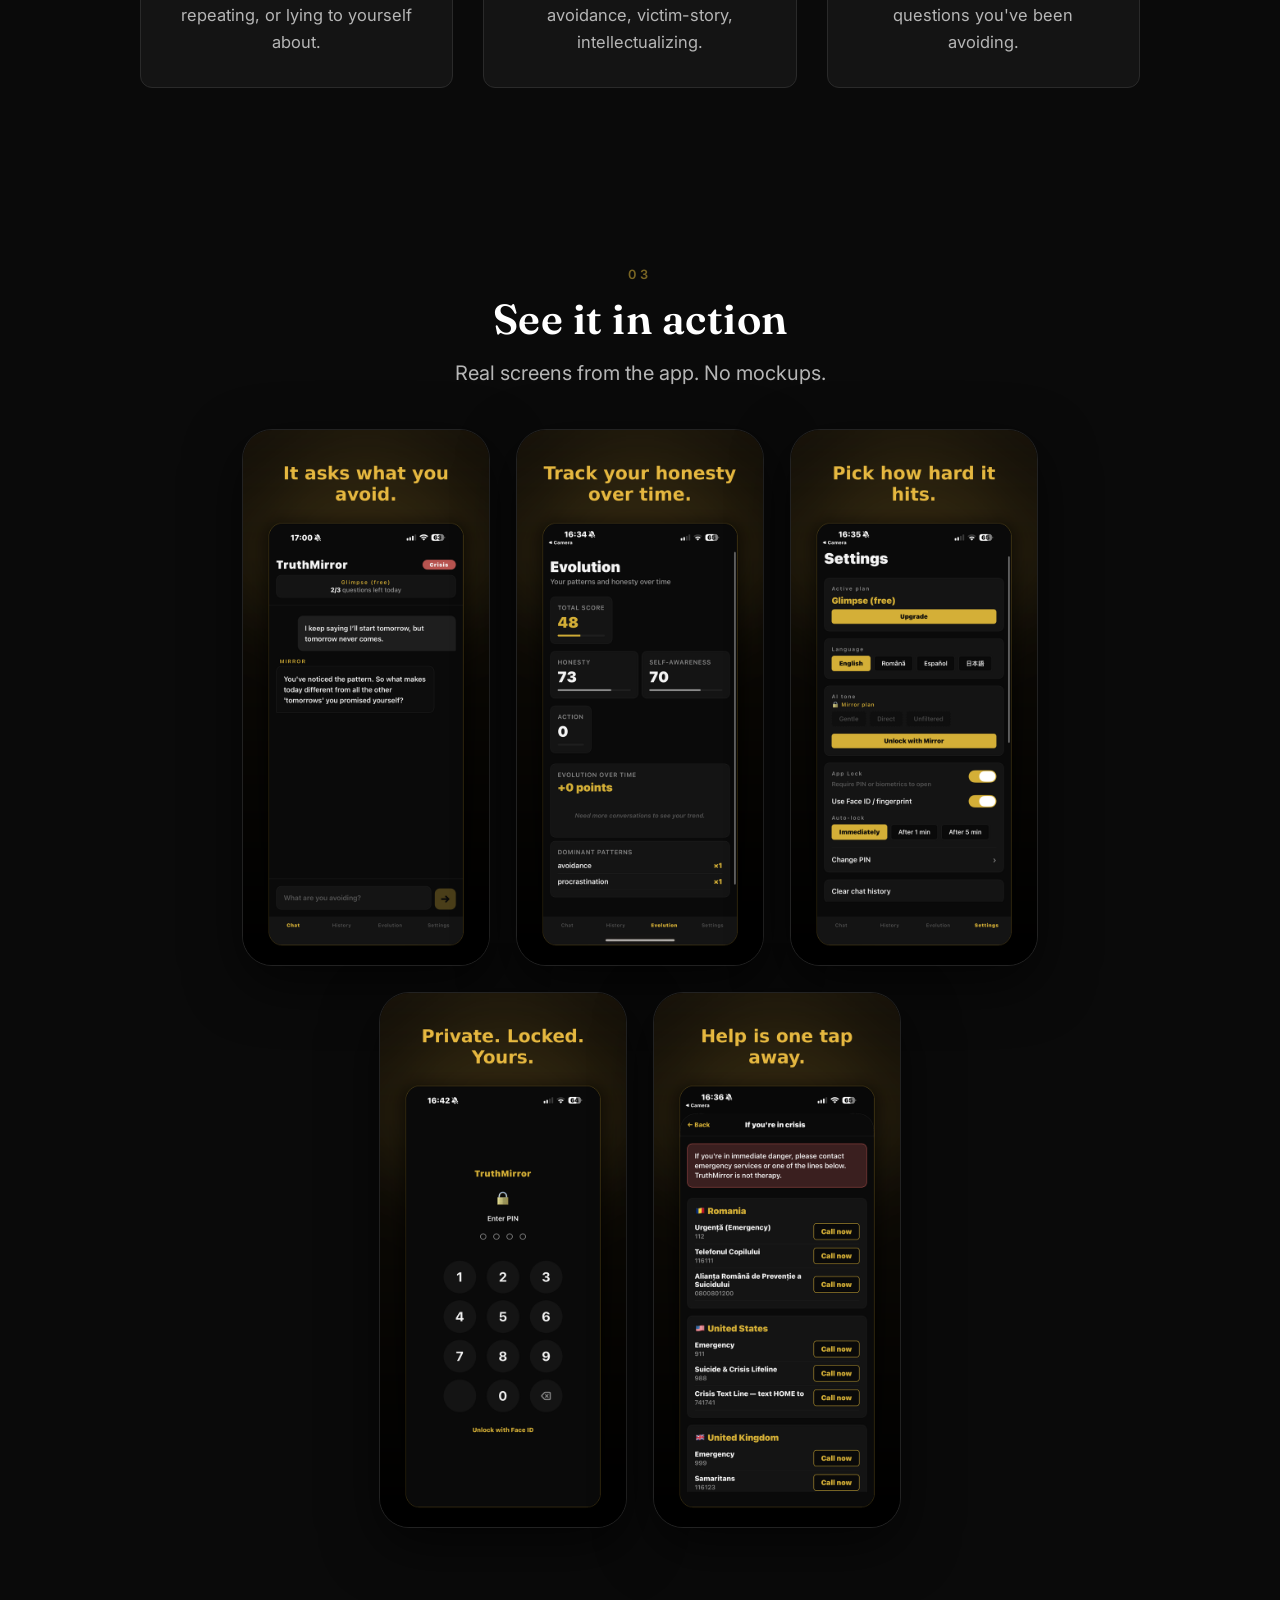
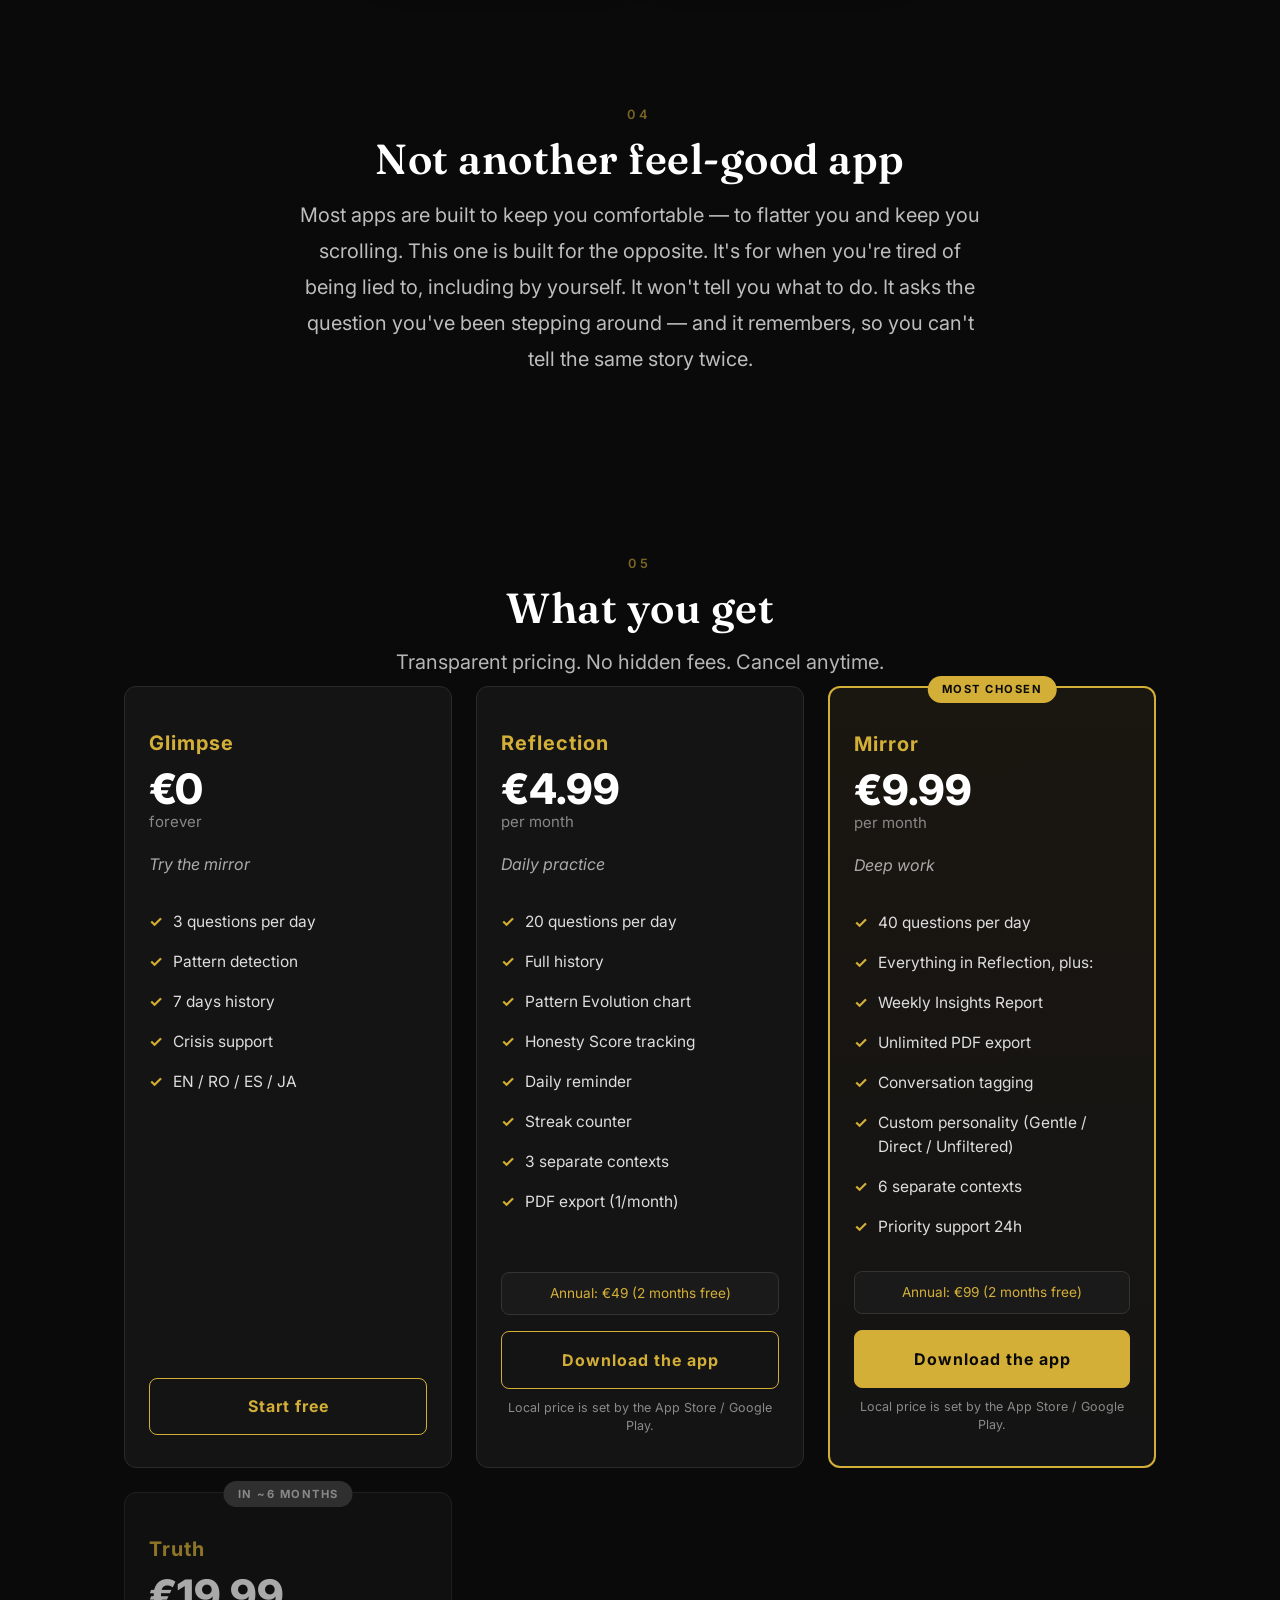
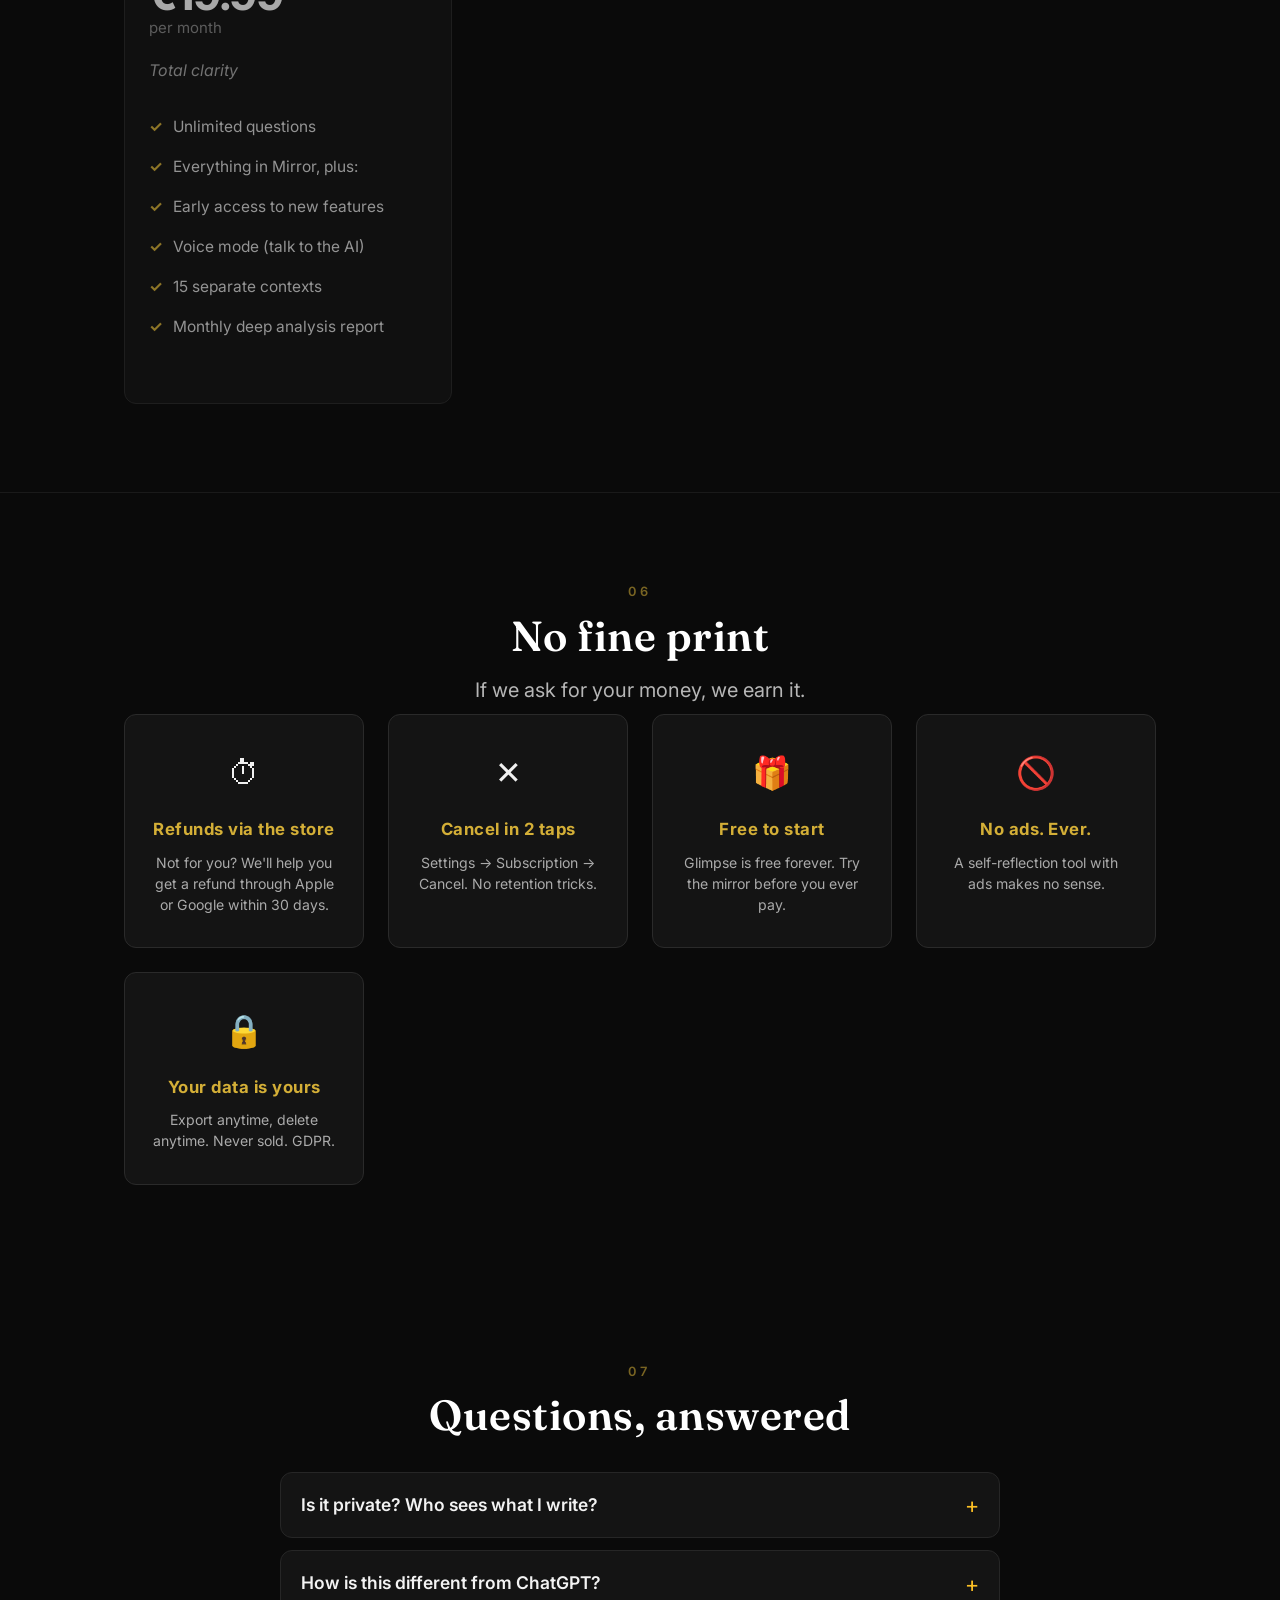
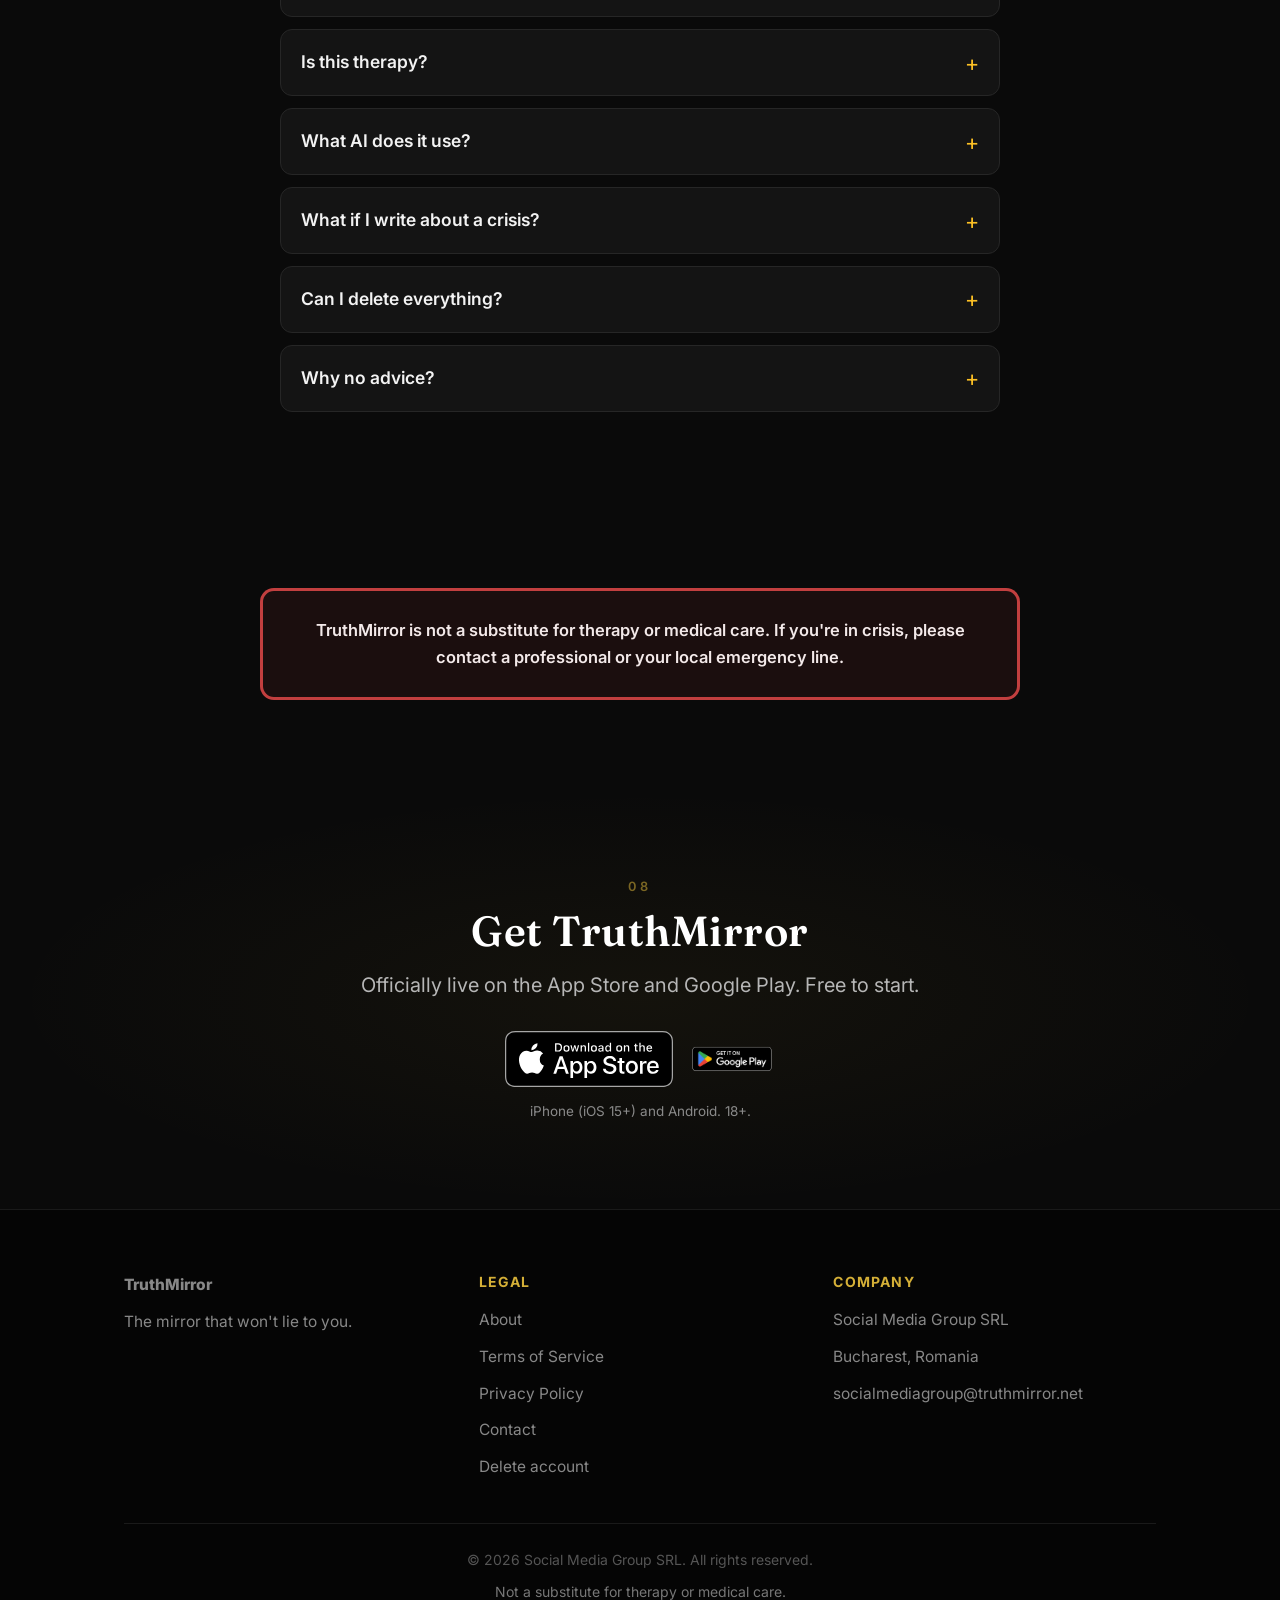
==== commit d9a7c8ac: "Launch: badges replace waitlist + RO copy fix" ====
--- a/index.html
+++ b/index.html
@@ -24,7 +24,7 @@
   <meta name="twitter:title" content="TruthMirror — The AI mirror that won't lie to you">
   <meta name="twitter:description" content="An AI that asks the questions you've been avoiding. No advice, no comfort — just the truth, tracked over time so you can't lie to yourself twice.">
   <meta name="twitter:image" content="https://www.truthmirror.net/og-image.png">
-  <!-- Structured data: Organization + WebSite (helps Google understand the brand) -->
+  <!-- Structured data: Organization + WebSite + MobileApplication (helps Google understand the brand and the app) -->
   <script type="application/ld+json">
   {
     "@context": "https://schema.org",
@@ -54,6 +54,22 @@
         "url": "https://www.truthmirror.net",
         "inLanguage": "en",
         "publisher": { "@id": "https://www.truthmirror.net/#organization" }
+      },
+      {
+        "@type": "MobileApplication",
+        "@id": "https://www.truthmirror.net/#app",
+        "name": "TruthMirror: Self-Reflection",
+        "operatingSystem": "iOS, Android",
+        "applicationCategory": "LifestyleApplication",
+        "url": "https://www.truthmirror.net",
+        "installUrl": "https://apps.apple.com/app/id6782132719",
+        "publisher": { "@id": "https://www.truthmirror.net/#organization" },
+        "offers": {
+          "@type": "Offer",
+          "price": "0",
+          "priceCurrency": "EUR",
+          "description": "Free to start. Optional subscriptions from €4.99/month."
+        }
       }
     ]
   }
@@ -79,6 +95,14 @@
     .tm-disclaimer{max-width:760px;margin:0 auto;text-align:center;padding:26px 30px;border:3px solid rgba(224,72,72,.85);border-radius:14px;background:rgba(224,72,72,.08)}
     .tm-disclaimer p{color:#f3e9e9;font-size:16.5px;line-height:1.65;margin:0;font-weight:600}
     .footer-disclaimer{color:#777;font-size:12px;margin-top:10px;line-height:1.5}
+
+    /* ===== STORE BADGES (launch) ===== */
+    .tm-badges{display:flex;gap:16px;justify-content:center;align-items:center;flex-wrap:wrap;margin-top:30px}
+    .tm-store-badge{display:inline-block;line-height:0;transition:transform .2s ease,opacity .2s ease}
+    .tm-store-badge:hover{transform:translateY(-3px);opacity:.92}
+    .tm-store-badge img{height:56px;width:auto;display:block}
+    .tm-badges-note{font-size:13.5px;color:#8a8a8a;text-align:center;margin-top:14px;line-height:1.5}
+    @media(max-width:480px){.tm-store-badge img{height:48px}}
 
     /* ===== SIZE + TIDY OVERRIDES (added) ===== */
     body{line-height:1.65;-webkit-font-smoothing:antialiased}
@@ -116,10 +140,6 @@
     .tm-faq-item p{font-size:16px !important}
     .tm-disclaimer p{font-size:16.5px !important;font-weight:600 !important;color:#f3e9e9 !important}
 
-    /* consent line under waitlist forms */
-    .tm-consent{font-size:12.5px;line-height:1.5;color:#8a8a8a;max-width:420px;margin:10px auto 0;text-align:center}
-    .tm-consent a{color:#b6b6b6;text-decoration:underline}
-
     /* ===== SCREENSHOTS SHOWCASE (added) ===== */
     .tm-shots{display:flex;gap:26px;justify-content:center;flex-wrap:wrap;margin-top:40px}
     .tm-shot{flex:0 0 auto;width:248px;border-radius:30px;overflow:hidden;box-shadow:0 18px 55px rgba(0,0,0,.6);border:1px solid #222;transition:transform .25s ease;position:relative}
@@ -149,9 +169,6 @@
       .pricing-grid,.how-grid,.guarantees-grid{display:grid !important;grid-template-columns:1fr !important;flex-direction:column !important;flex-wrap:wrap !important;gap:18px !important;width:100% !important;max-width:100% !important}
       .pricing-card,.how-step,.guarantee{flex:1 1 100% !important;width:100% !important;max-width:100% !important;min-width:0 !important;margin-left:0 !important;margin-right:0 !important}
       .footer-grid{display:grid !important;grid-template-columns:1fr !important;flex-direction:column !important;gap:26px !important}
-      /* forms stack and fill width */
-      .waitlist,.waitlist-hero{display:flex !important;flex-direction:column !important;align-items:stretch !important;gap:10px !important;width:100% !important;max-width:100% !important}
-      .waitlist input,.waitlist-hero input,.waitlist button,.waitlist-hero button{width:100% !important}
       .navbar{flex-wrap:wrap !important;gap:8px !important}
       .section{padding-top:56px !important;padding-bottom:56px !important}
     }
@@ -175,12 +192,15 @@
       <p class="eyebrow" data-i18n="hero.eyebrow">For those ready to stop lying to themselves</p>
       <h1 data-i18n="hero.title">The mirror that won't lie to you.</h1>
       <p class="hero-sub" data-i18n="hero.subtitle">An AI that asks the questions you've avoided. No advice. No comfort. Just truth.</p>
-      <form id="waitlistFormHero" class="waitlist-hero" action="https://formspree.io/f/mqennowj" method="POST">
-        <input type="email" name="email" placeholder="your@email.com" required data-i18n-placeholder="waitlist.placeholder">
-        <button type="submit" data-i18n="waitlist.button">Join the waitlist</button>
-      </form>
-      <p class="tm-consent" data-i18n="waitlist.consent">By joining, you agree to our <a href="/privacy">Privacy Policy</a>. We use your email only to notify you at launch.</p>
-      <p class="hero-note" data-i18n="hero.note">We'll notify you when we launch on App Store and Google Play.</p>
+      <div class="tm-badges">
+        <a href="https://apps.apple.com/app/id6782132719" class="tm-store-badge" rel="noopener" aria-label="Download on the App Store">
+          <img src="badges/app-store-badge.svg" alt="Download on the App Store">
+        </a>
+        <a href="https://play.google.com/store/apps/details?id=net.truthmirror.app" class="tm-store-badge" rel="noopener" aria-label="Get it on Google Play">
+          <img src="badges/google-play-badge.png" alt="Get it on Google Play">
+        </a>
+      </div>
+      <p class="hero-note" data-i18n="hero.note">Free to start. Available for iPhone and Android.</p>
     </div>
   </section>
 
@@ -293,7 +313,7 @@
             <li data-pricing-i18n="pricing.glimpse.f4">Crisis support</li>
             <li data-pricing-i18n="pricing.glimpse.f5">EN / RO / ES / JA</li>
           </ul>
-          <a href="#waitlist" class="tier-cta" data-pricing-i18n="pricing.glimpse.cta">Start free</a>
+          <a href="#download" class="tier-cta" data-pricing-i18n="pricing.glimpse.cta">Start free</a>
         </div>
 
         <div class="pricing-card">
@@ -312,7 +332,7 @@
             <li data-pricing-i18n="pricing.reflection.f8">PDF export (1/month)</li>
           </ul>
           <div class="tier-annual" data-pricing-i18n="pricing.reflection.annual">Annual: €49 (2 months free)</div>
-          <a href="#waitlist" class="tier-cta" data-pricing-i18n="pricing.reflection.cta">Join waitlist</a>
+          <a href="#download" class="tier-cta" data-pricing-i18n="pricing.reflection.cta">Download the app</a>
           <p class="tier-store-note" data-pricing-i18n="pricing.storeNote">Local price is set by the App Store / Google Play.</p>
         </div>
 
@@ -333,7 +353,7 @@
             <li data-pricing-i18n="pricing.mirror.f8">Priority support 24h</li>
           </ul>
           <div class="tier-annual" data-pricing-i18n="pricing.mirror.annual">Annual: €99 (2 months free)</div>
-          <a href="#waitlist" class="tier-cta primary" data-pricing-i18n="pricing.mirror.cta">Join waitlist</a>
+          <a href="#download" class="tier-cta primary" data-pricing-i18n="pricing.mirror.cta">Download the app</a>
           <p class="tier-store-note" data-pricing-i18n="pricing.storeNote">Local price is set by the App Store / Google Play.</p>
         </div>
 
@@ -440,18 +460,21 @@
     </div>
   </section>
 
-  <!-- WAITLIST CTA -->
-  <section id="waitlist" class="section waitlist-section">
+  <!-- DOWNLOAD CTA -->
+  <section id="download" class="section waitlist-section">
     <div class="container">
       <span class="section-num">08</span>
-      <h2 class="section-title" data-i18n="waitlist.title">Join the waitlist</h2>
-      <p class="section-sub" data-i18n="waitlist.subtitle">Get early access. Be first to know when we launch.</p>
-      <form id="waitlistForm" class="waitlist" action="https://formspree.io/f/mqennowj" method="POST">
-        <input type="email" name="email" placeholder="your@email.com" required data-i18n-placeholder="waitlist.placeholder">
-        <button type="submit" data-i18n="waitlist.button">Join the waitlist</button>
-      </form>
-      <p class="tm-consent" data-i18n="waitlist.consent">By joining, you agree to our <a href="/privacy">Privacy Policy</a>. We use your email only to notify you at launch.</p>
-      <p class="waitlist-success" id="waitlistSuccess" data-i18n="waitlist.success">Got it. We'll let you know.</p>
+      <h2 class="section-title" data-i18n="download.title">Get TruthMirror</h2>
+      <p class="section-sub" data-i18n="download.subtitle">Officially live on the App Store and Google Play. Free to start.</p>
+      <div class="tm-badges">
+        <a href="https://apps.apple.com/app/id6782132719" class="tm-store-badge" rel="noopener" aria-label="Download on the App Store">
+          <img src="badges/app-store-badge.svg" alt="Download on the App Store">
+        </a>
+        <a href="https://play.google.com/store/apps/details?id=net.truthmirror.app" class="tm-store-badge" rel="noopener" aria-label="Get it on Google Play">
+          <img src="badges/google-play-badge.png" alt="Get it on Google Play">
+        </a>
+      </div>
+      <p class="tm-badges-note" data-i18n="download.note">iPhone (iOS 15+) and Android. 18+.</p>
     </div>
   </section>
 
@@ -517,4 +540,4 @@
     })();
   </script>
 </body>
-</html>+</html>
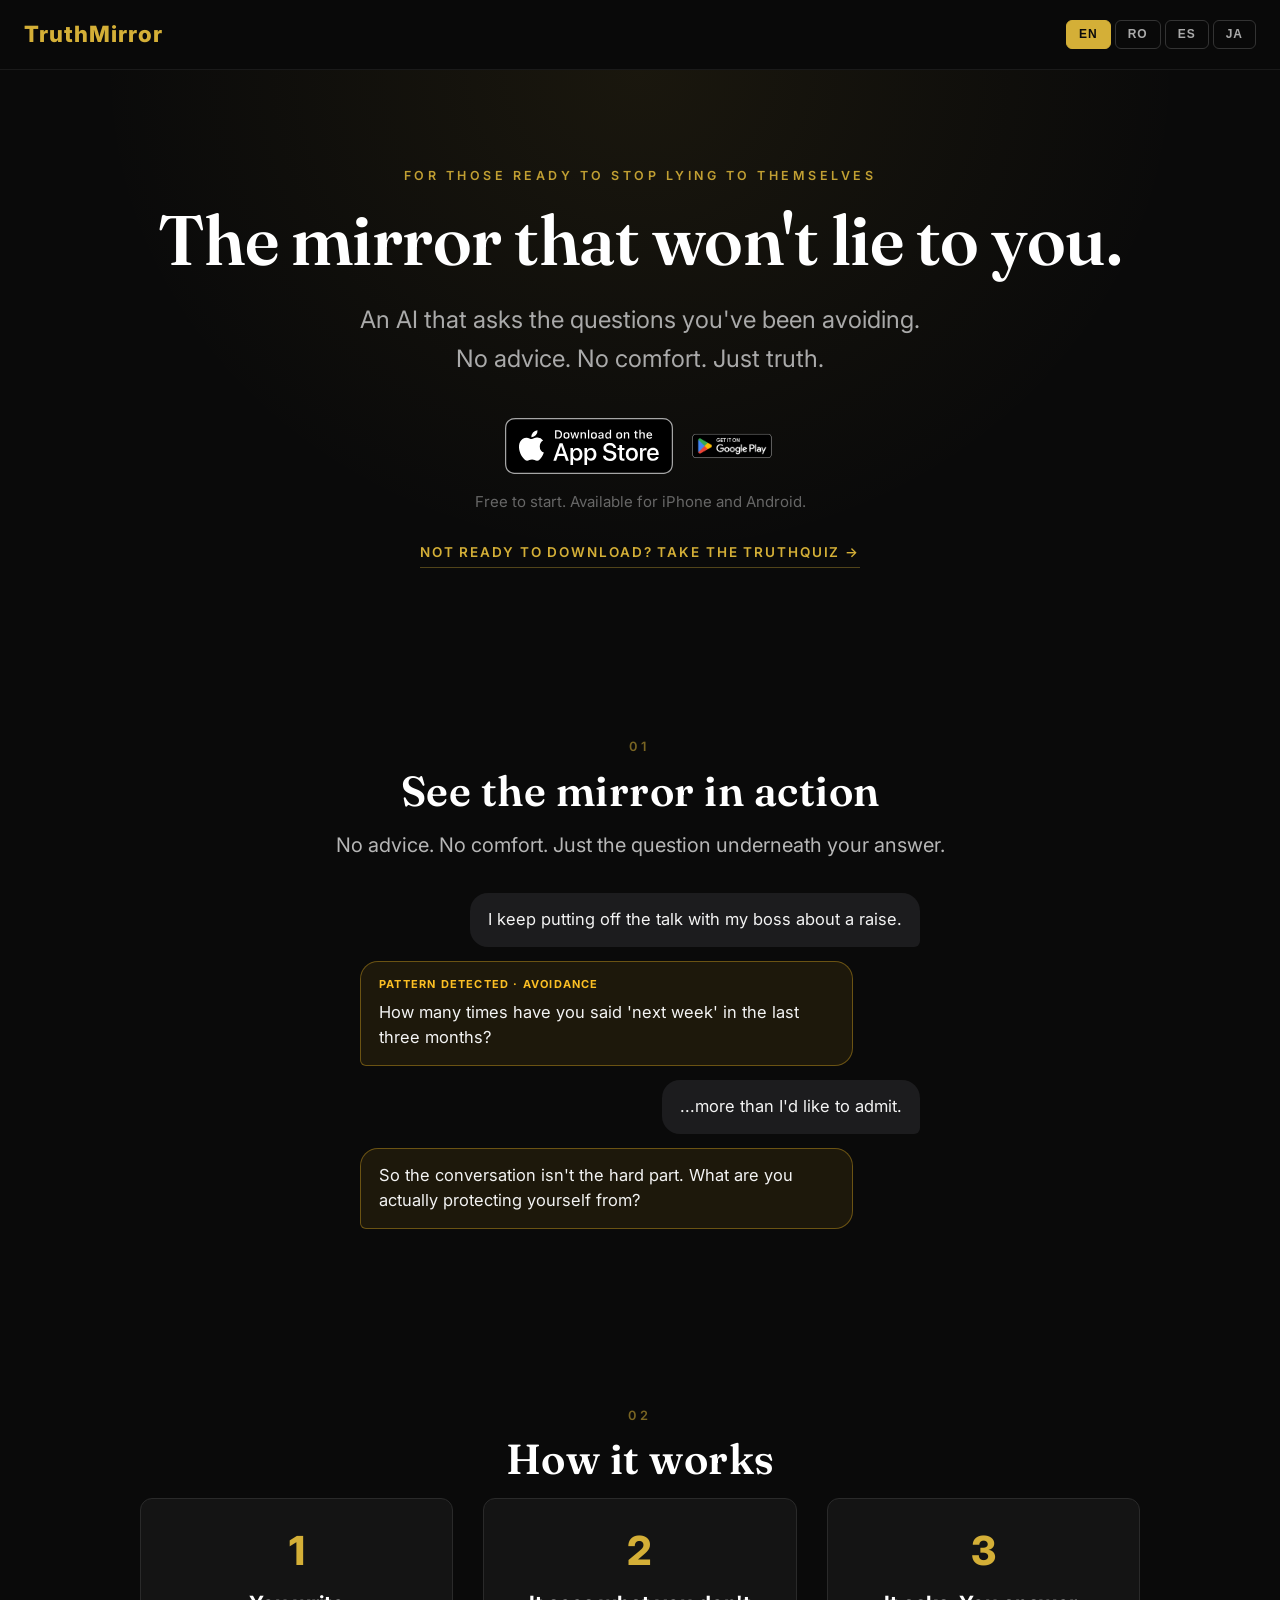
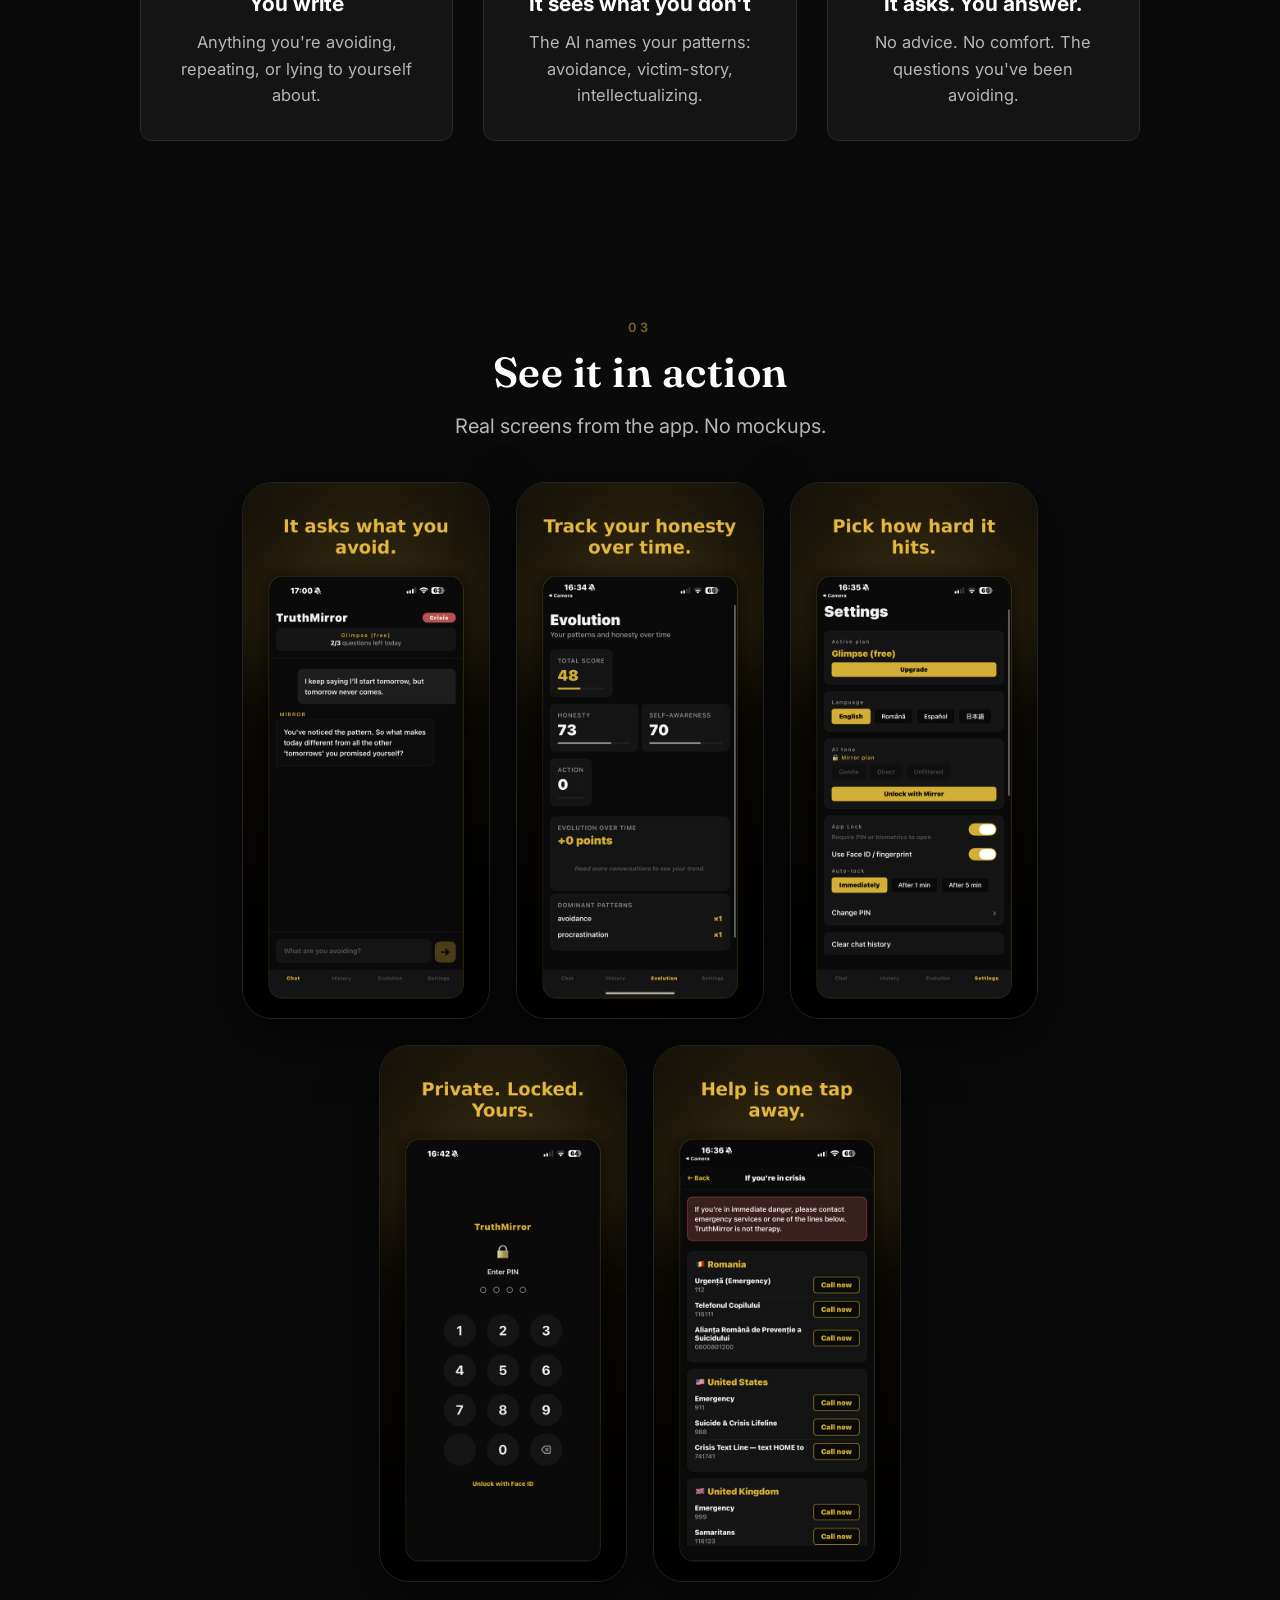
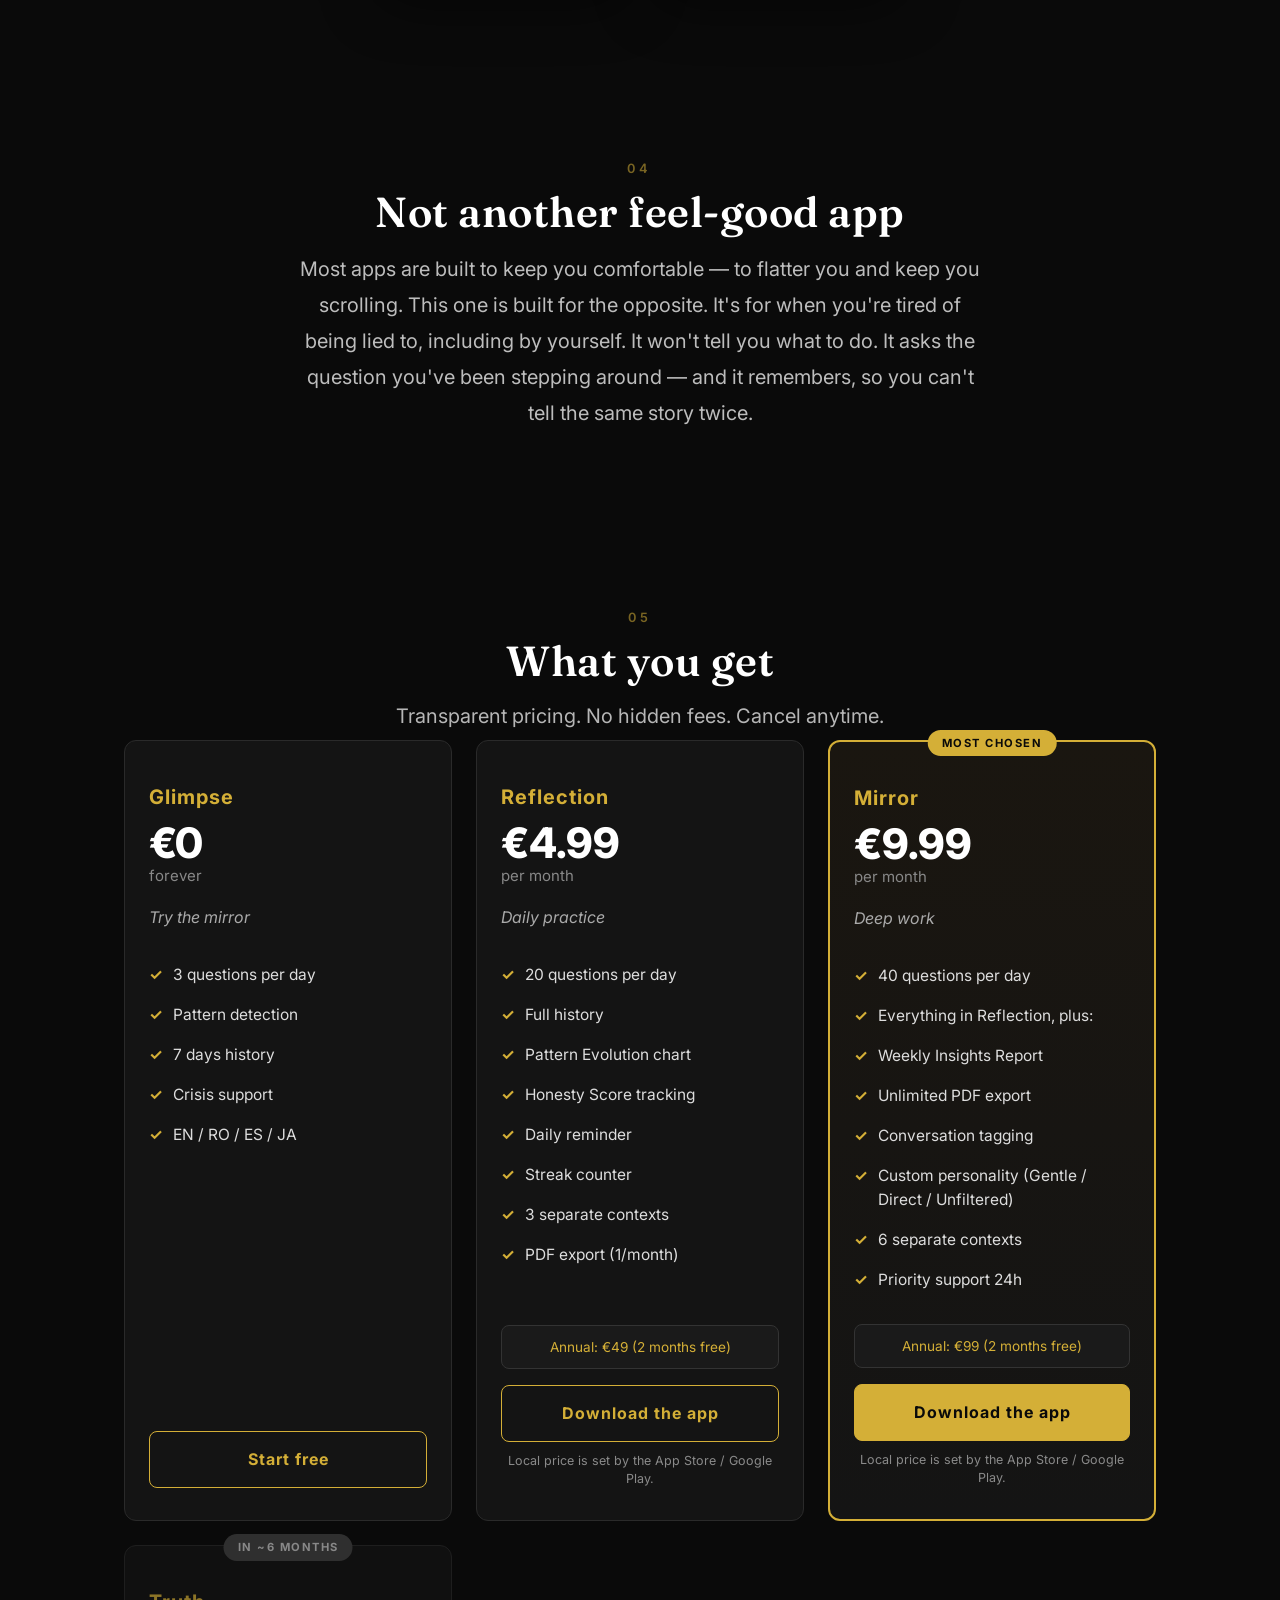
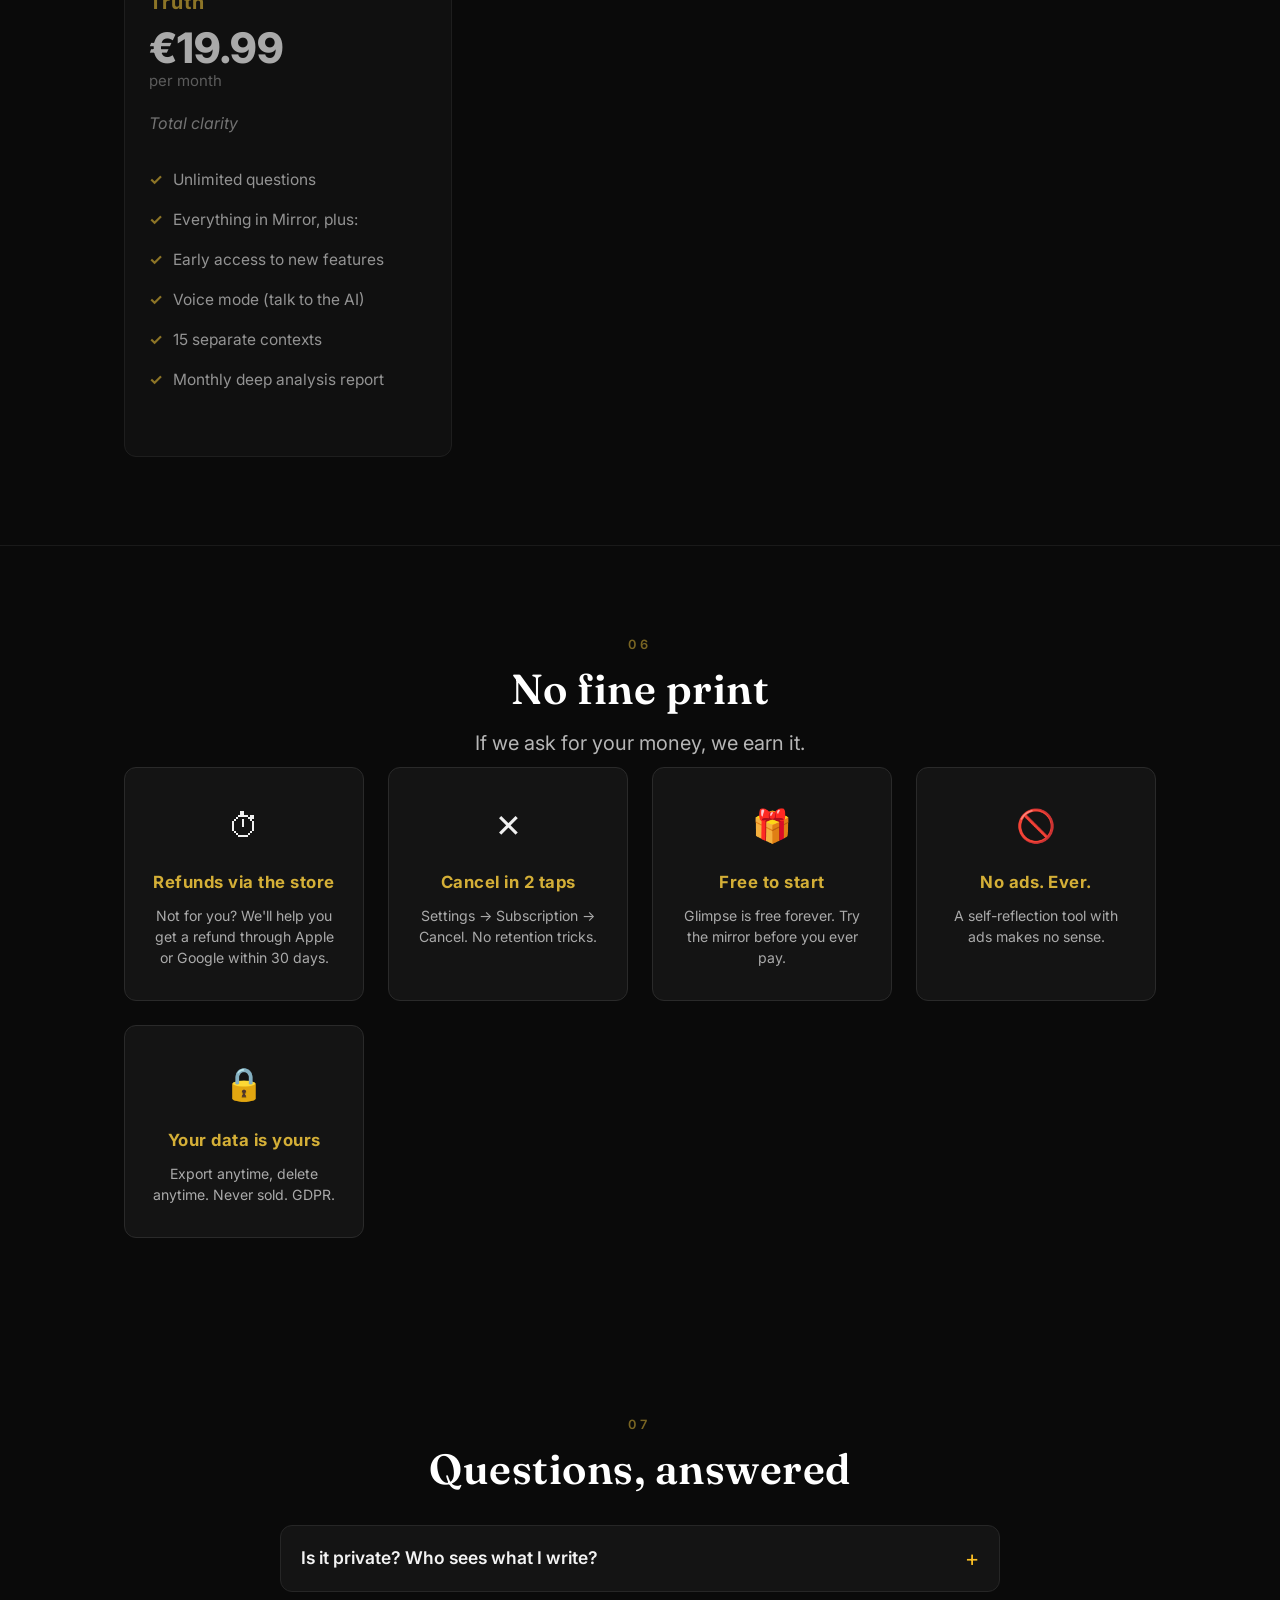
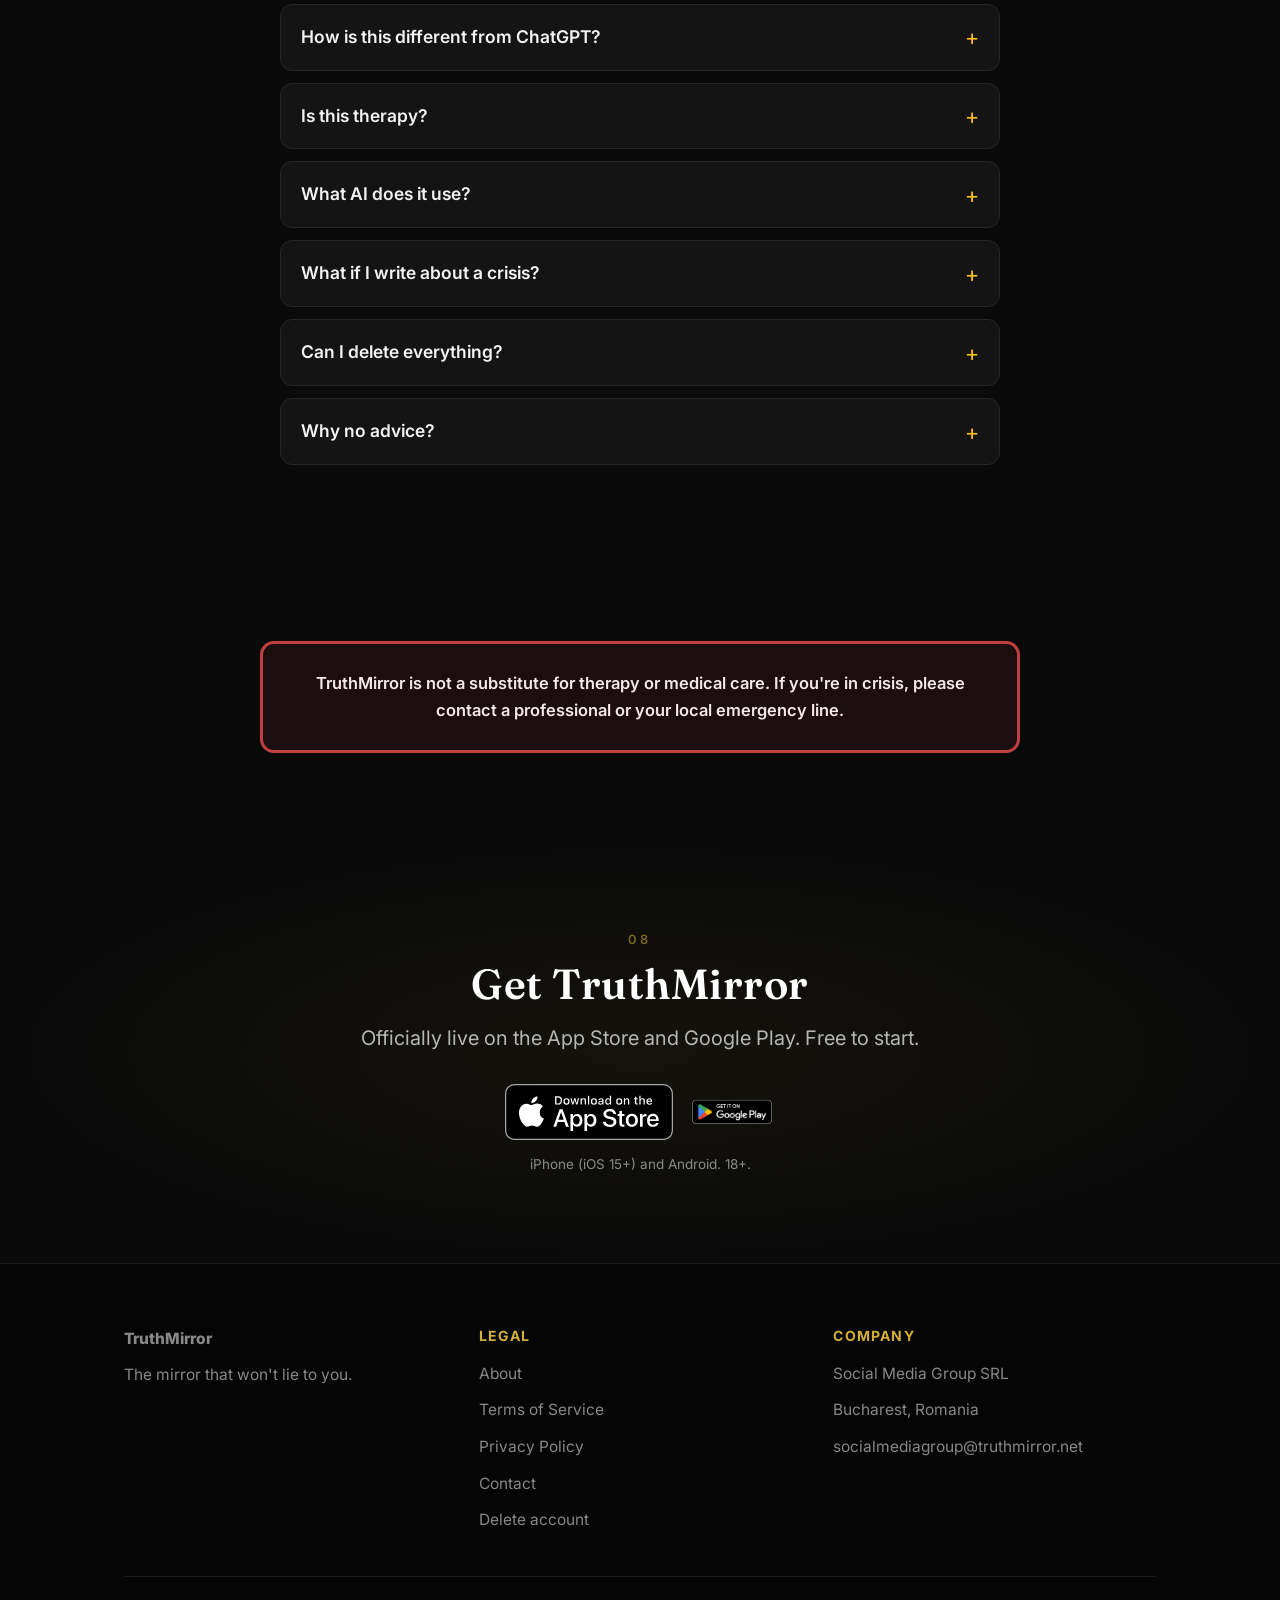
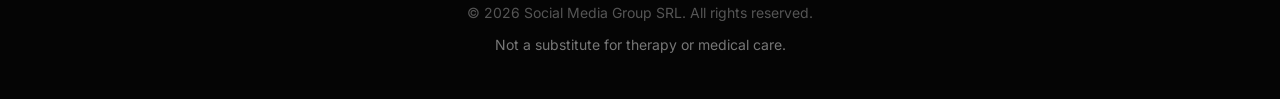
==== commit a9bc3882: "TruthQuiz entry points: hero link (4 langs) + floating pill; og image without waitlist" ====
--- a/index.html
+++ b/index.html
@@ -15,7 +15,7 @@
   <meta property="og:url" content="https://www.truthmirror.net/">
   <meta property="og:title" content="TruthMirror — The AI mirror that won't lie to you">
   <meta property="og:description" content="An AI that asks the questions you've been avoiding. No advice, no comfort — just the truth, tracked over time so you can't lie to yourself twice.">
-  <meta property="og:image" content="https://www.truthmirror.net/og-image.png">
+  <meta property="og:image" content="https://www.truthmirror.net/og-image.png?v=2">
   <meta property="og:image:width" content="1200">
   <meta property="og:image:height" content="630">
   <meta property="og:locale" content="en_US">
@@ -23,7 +23,7 @@
   <meta name="twitter:card" content="summary_large_image">
   <meta name="twitter:title" content="TruthMirror — The AI mirror that won't lie to you">
   <meta name="twitter:description" content="An AI that asks the questions you've been avoiding. No advice, no comfort — just the truth, tracked over time so you can't lie to yourself twice.">
-  <meta name="twitter:image" content="https://www.truthmirror.net/og-image.png">
+  <meta name="twitter:image" content="https://www.truthmirror.net/og-image.png?v=2">
   <!-- Structured data: Organization + WebSite + MobileApplication (helps Google understand the brand and the app) -->
   <script type="application/ld+json">
   {
@@ -201,6 +201,11 @@
         </a>
       </div>
       <p class="hero-note" data-i18n="hero.note">Free to start. Available for iPhone and Android.</p>
+      <a href="/quiz" class="tm-quiz-link" id="tmQuizHero"
+         data-q-en="Not ready to download? Take the TruthQuiz"
+         data-q-ro="Nu ești încă hotărât? Încearcă TruthQuiz"
+         data-q-es="¿Aún no te decides? Prueba el TruthQuiz"
+         data-q-ja="まだ迷っている？ TruthQuizを試す">Not ready to download? Take the TruthQuiz</a>
     </div>
   </section>
 
@@ -539,5 +544,57 @@
       }
     })();
   </script>
+  <!-- TruthQuiz entry points: hero link styling + floating pill -->
+  <style>
+    .tm-quiz-link{display:inline-block;margin-top:26px;color:#D4AF37;text-decoration:none;
+      font-size:13.5px;font-weight:600;letter-spacing:.14em;text-transform:uppercase;
+      border-bottom:1px solid rgba(212,175,55,.35);padding-bottom:4px;
+      transition:border-color .2s ease,opacity .2s ease}
+    .tm-quiz-link::after{content:" \2192"}
+    .tm-quiz-link:hover{border-color:#D4AF37;opacity:.92}
+    #tm-quiz-fab{position:fixed;right:18px;bottom:18px;z-index:9999;
+      display:inline-flex;align-items:center;gap:8px;
+      font-size:13px;font-weight:700;letter-spacing:.12em;text-transform:uppercase;
+      color:#D4AF37;text-decoration:none;background:rgba(10,10,10,.85);
+      border:1px solid rgba(212,175,55,.5);border-radius:999px;padding:13px 20px;
+      backdrop-filter:blur(8px);-webkit-backdrop-filter:blur(8px);
+      opacity:0;transform:translateY(16px);pointer-events:none;
+      transition:opacity .4s ease,transform .4s ease,border-color .25s;
+      animation:tmqPulse 3.5s ease-in-out infinite}
+    #tm-quiz-fab.tmq-on{opacity:1;transform:translateY(0);pointer-events:auto}
+    #tm-quiz-fab:hover{border-color:#D4AF37}
+    #tm-quiz-fab span{transition:transform .2s}
+    #tm-quiz-fab:hover span{transform:translateX(3px)}
+    @keyframes tmqPulse{0%,100%{box-shadow:0 0 0 0 rgba(212,175,55,.25)}
+      50%{box-shadow:0 0 22px 2px rgba(212,175,55,.35)}}
+    @media (prefers-reduced-motion:reduce){#tm-quiz-fab{animation:none}}
+  </style>
+  <a id="tm-quiz-fab" href="/quiz" aria-label="Take the TruthQuiz">TruthQuiz <span>&rarr;</span></a>
+  <script>
+    (function(){
+      var hero = document.getElementById('tmQuizHero');
+      function curLang(){
+        var b = document.querySelector('.lang-switch button.active');
+        return (b && b.getAttribute('data-lang')) || localStorage.getItem('tm.site.lang') || 'en';
+      }
+      function applyQuizLang(){
+        if(!hero) return;
+        hero.textContent = hero.getAttribute('data-q-' + curLang()) || hero.getAttribute('data-q-en');
+      }
+      document.querySelectorAll('.lang-switch button').forEach(function(b){
+        b.addEventListener('click', function(){ setTimeout(applyQuizLang, 0); });
+      });
+      if (document.readyState === 'loading'){
+        document.addEventListener('DOMContentLoaded', function(){ setTimeout(applyQuizLang, 0); });
+      } else { setTimeout(applyQuizLang, 0); }
+
+      var fab = document.getElementById('tm-quiz-fab');
+      addEventListener('scroll', function(){
+        var y = scrollY, max = document.documentElement.scrollHeight - innerHeight;
+        if (y > 450 && y < max - 500){ fab.classList.add('tmq-on'); }
+        else { fab.classList.remove('tmq-on'); }
+      }, {passive:true});
+    })();
+  </script>
 </body>
 </html>
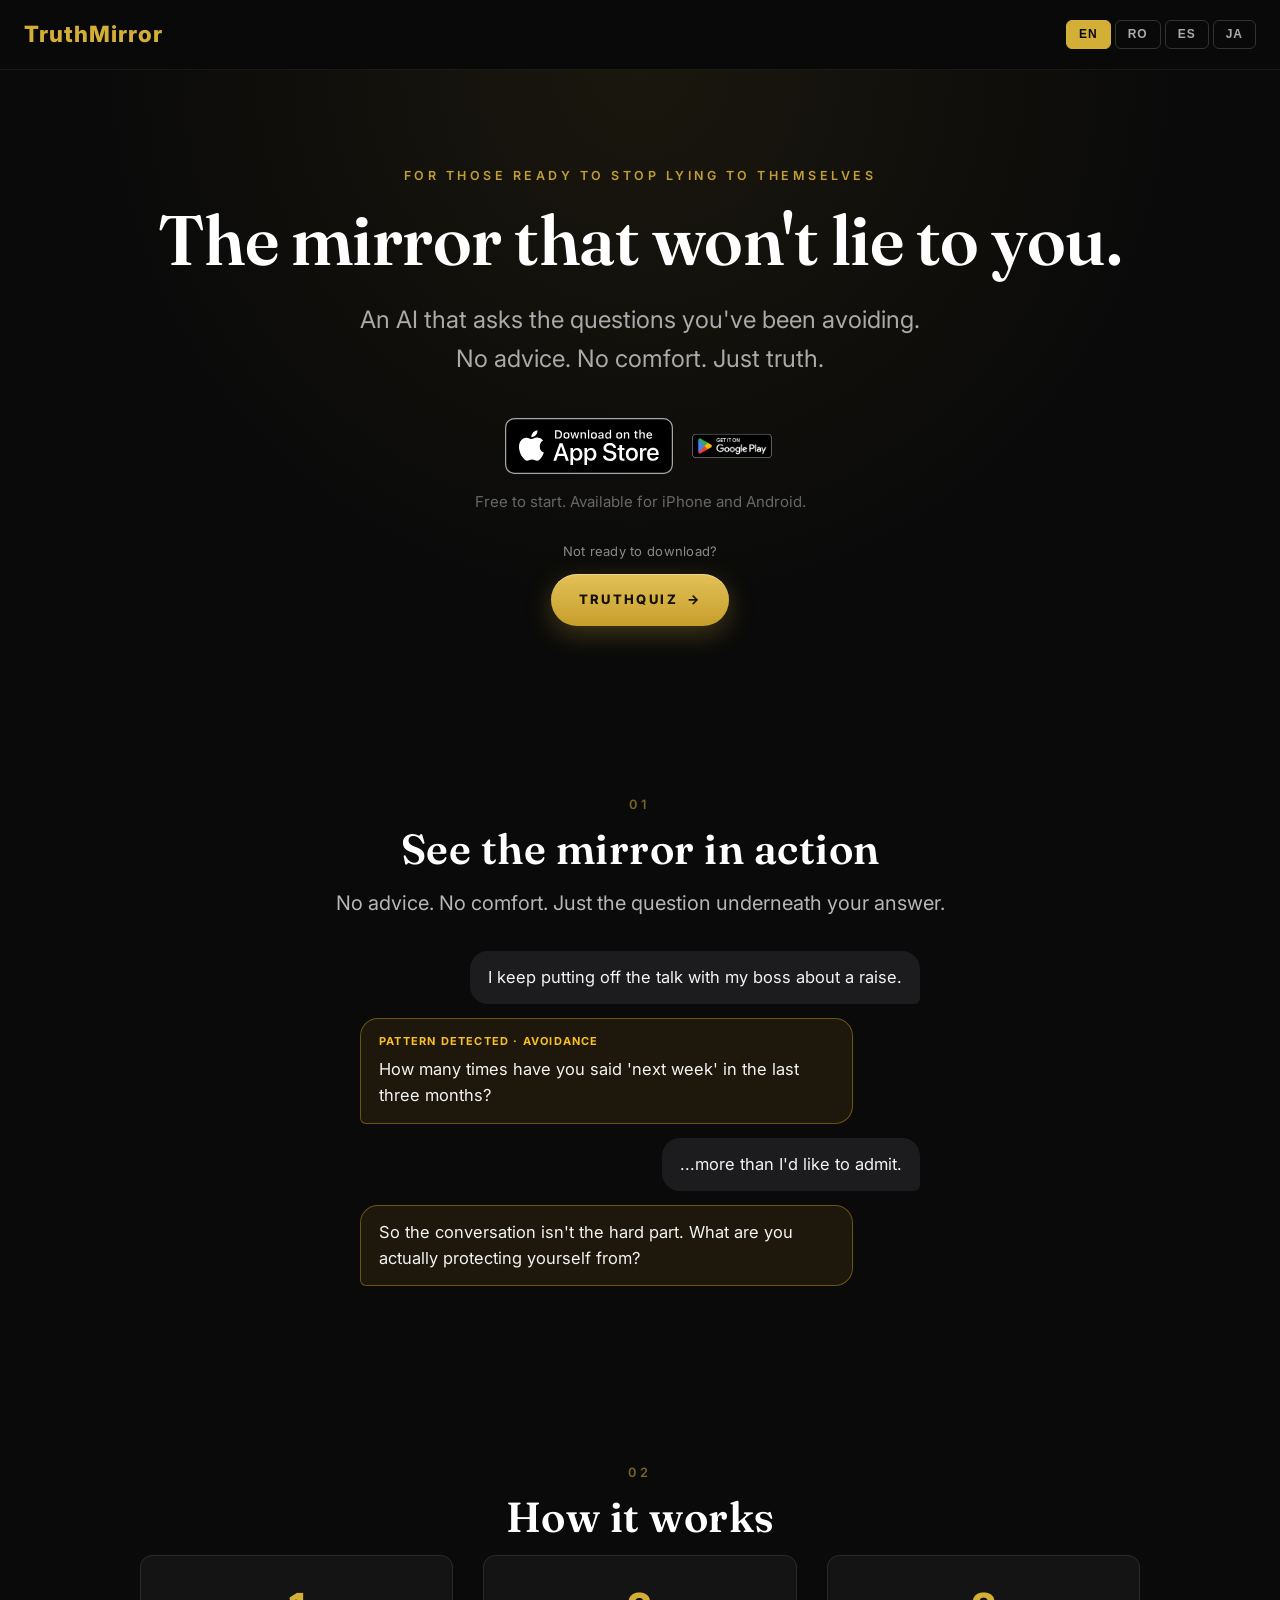
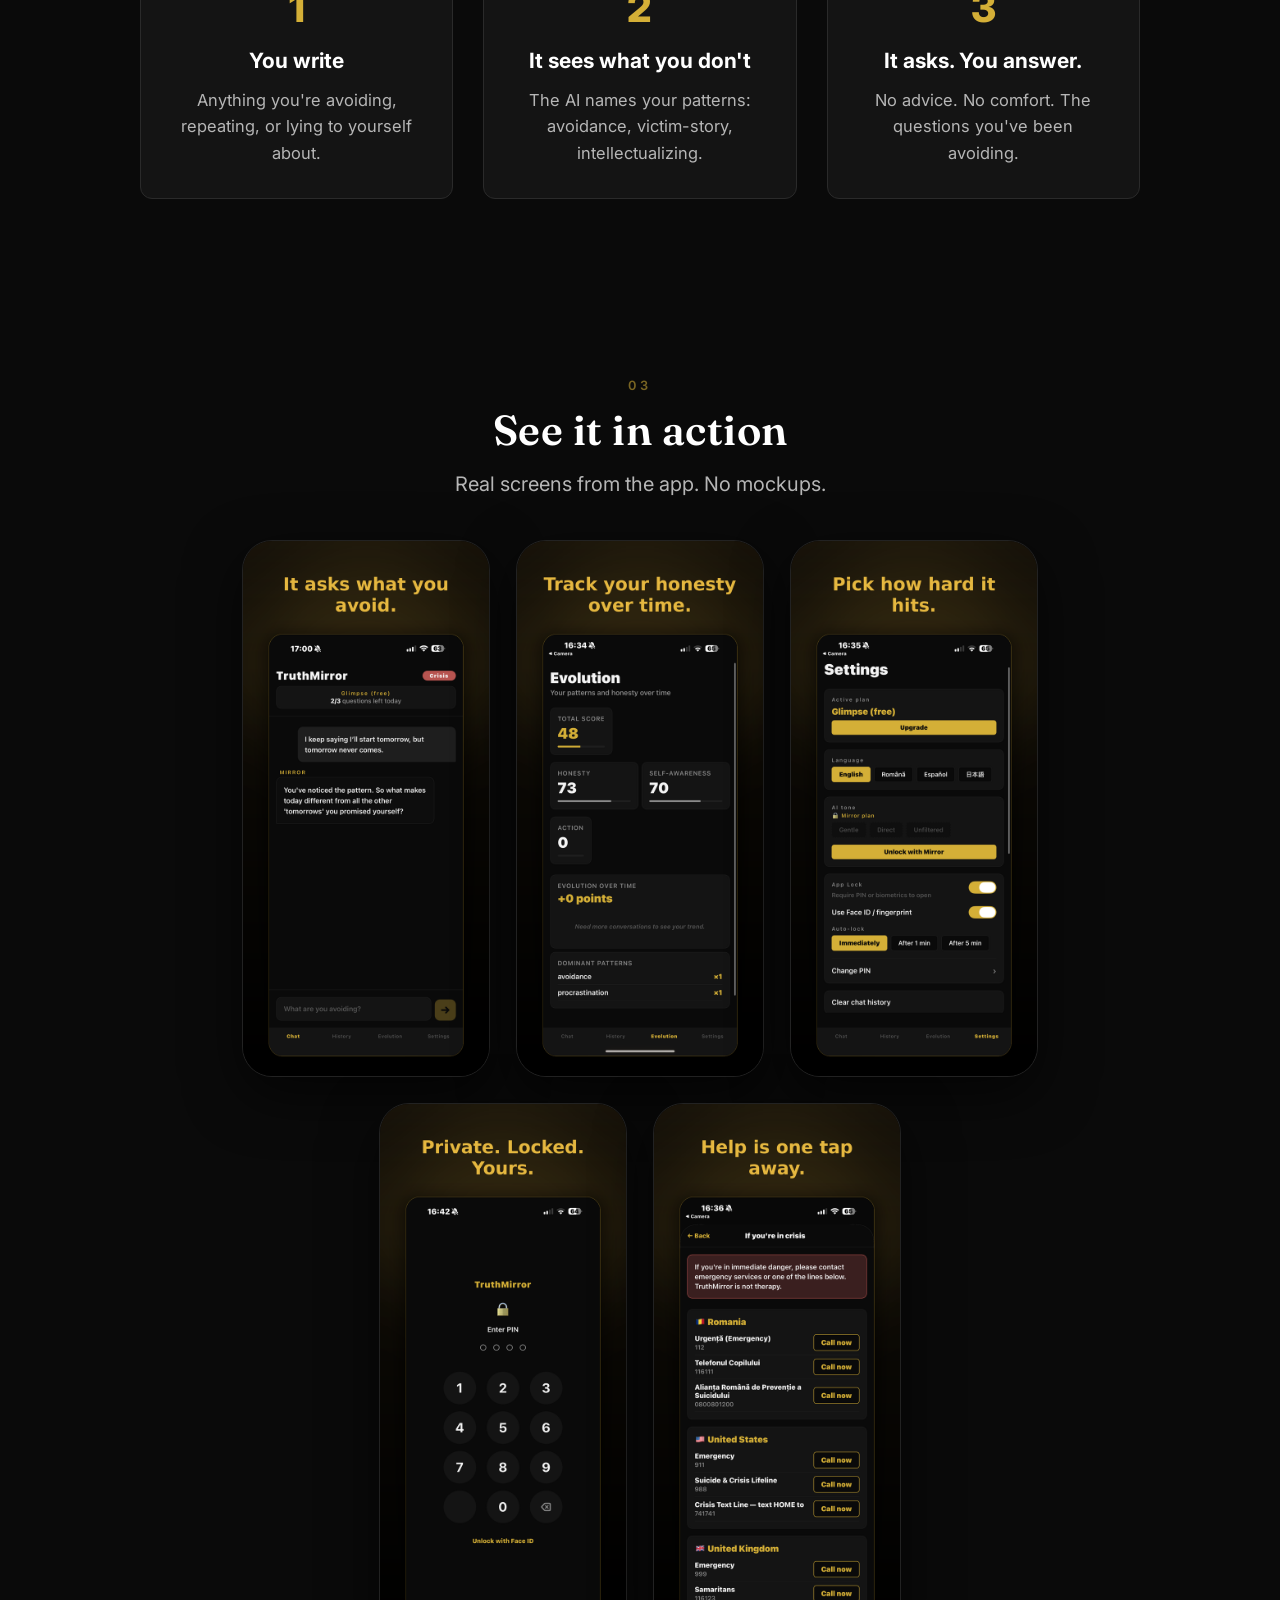
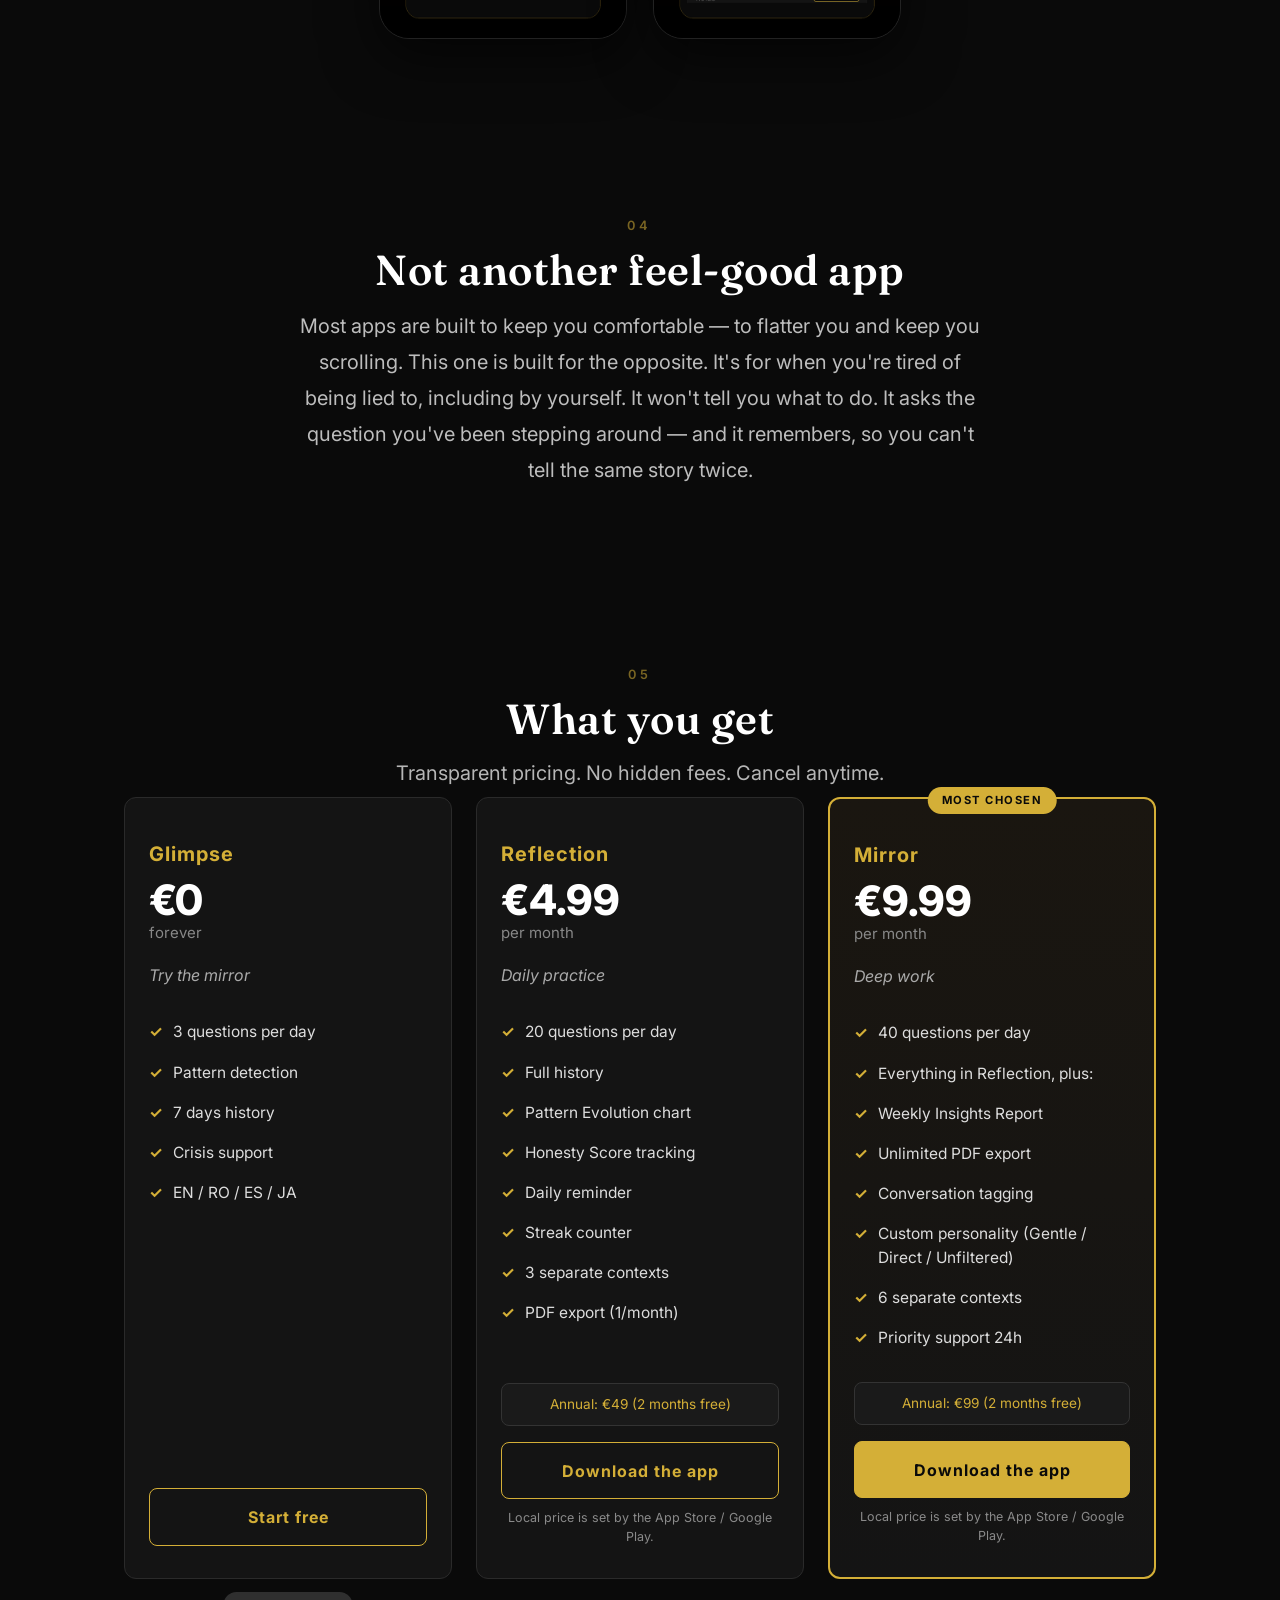
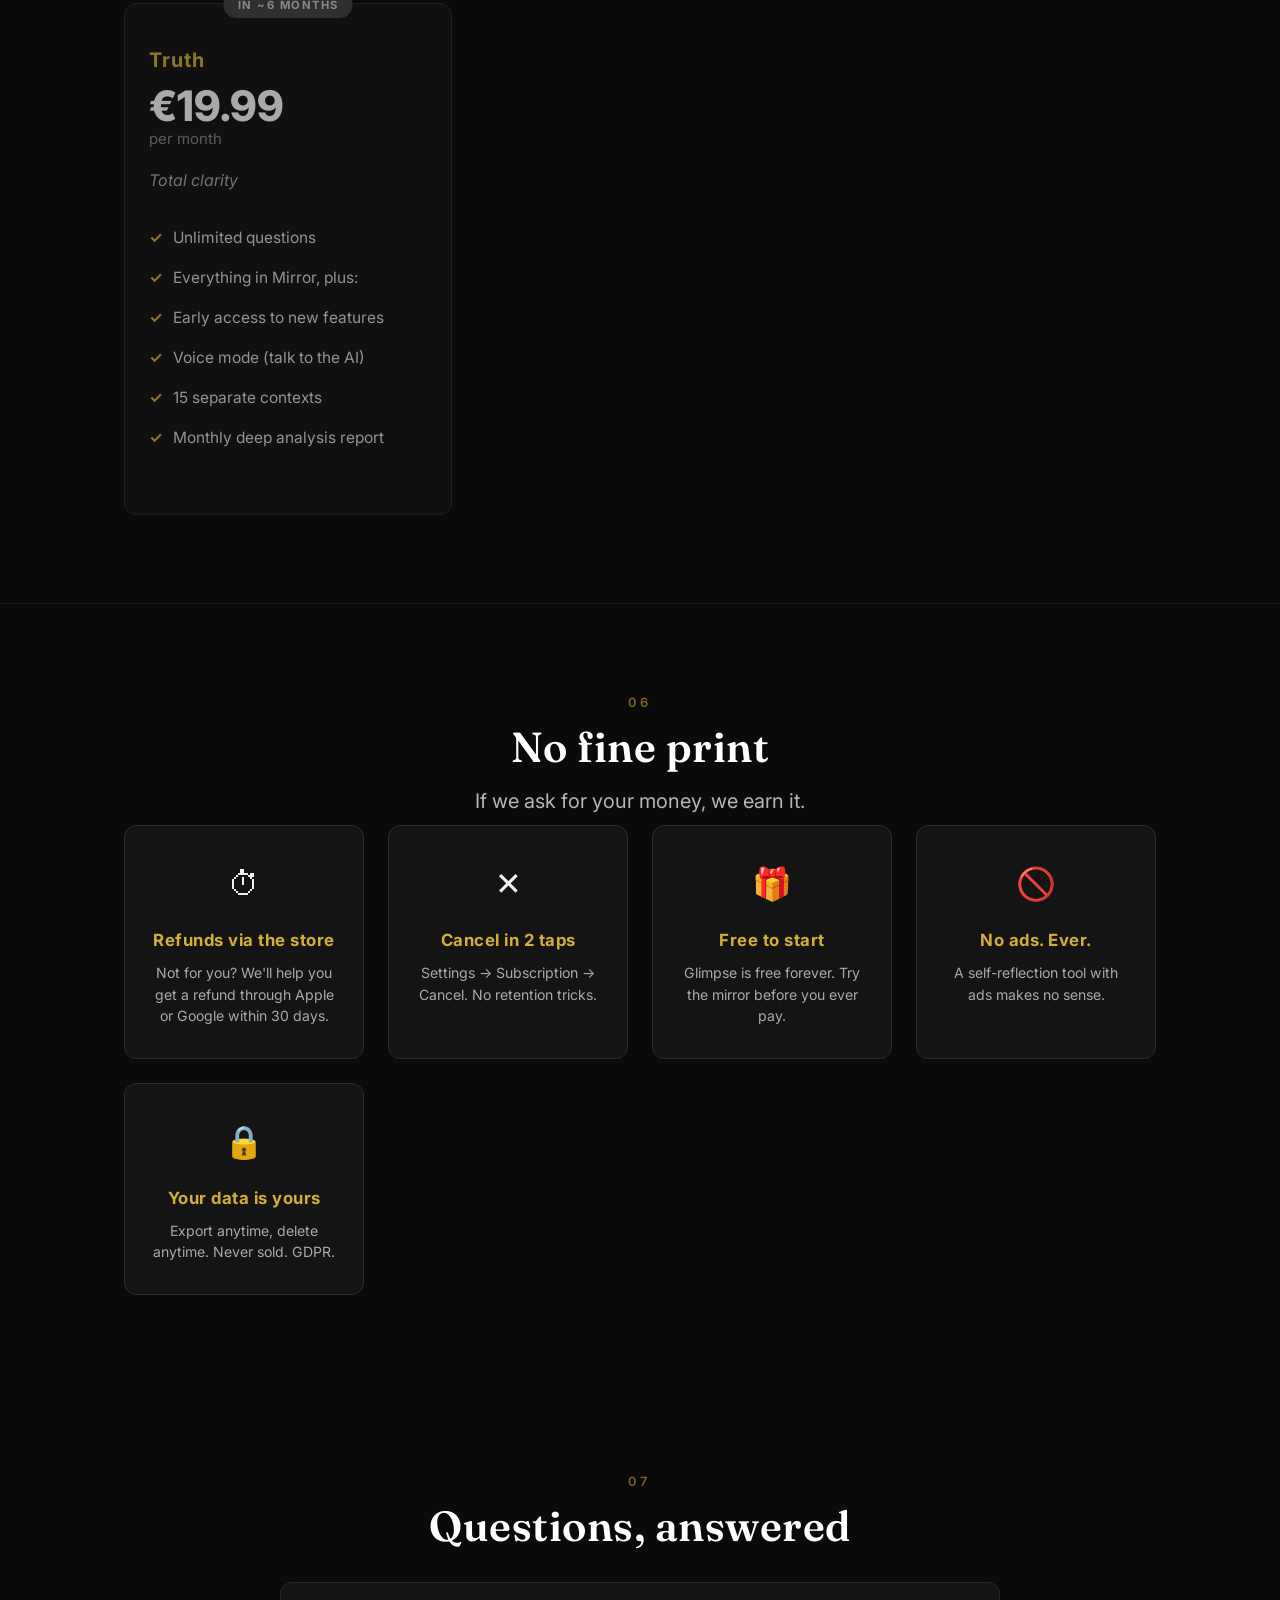
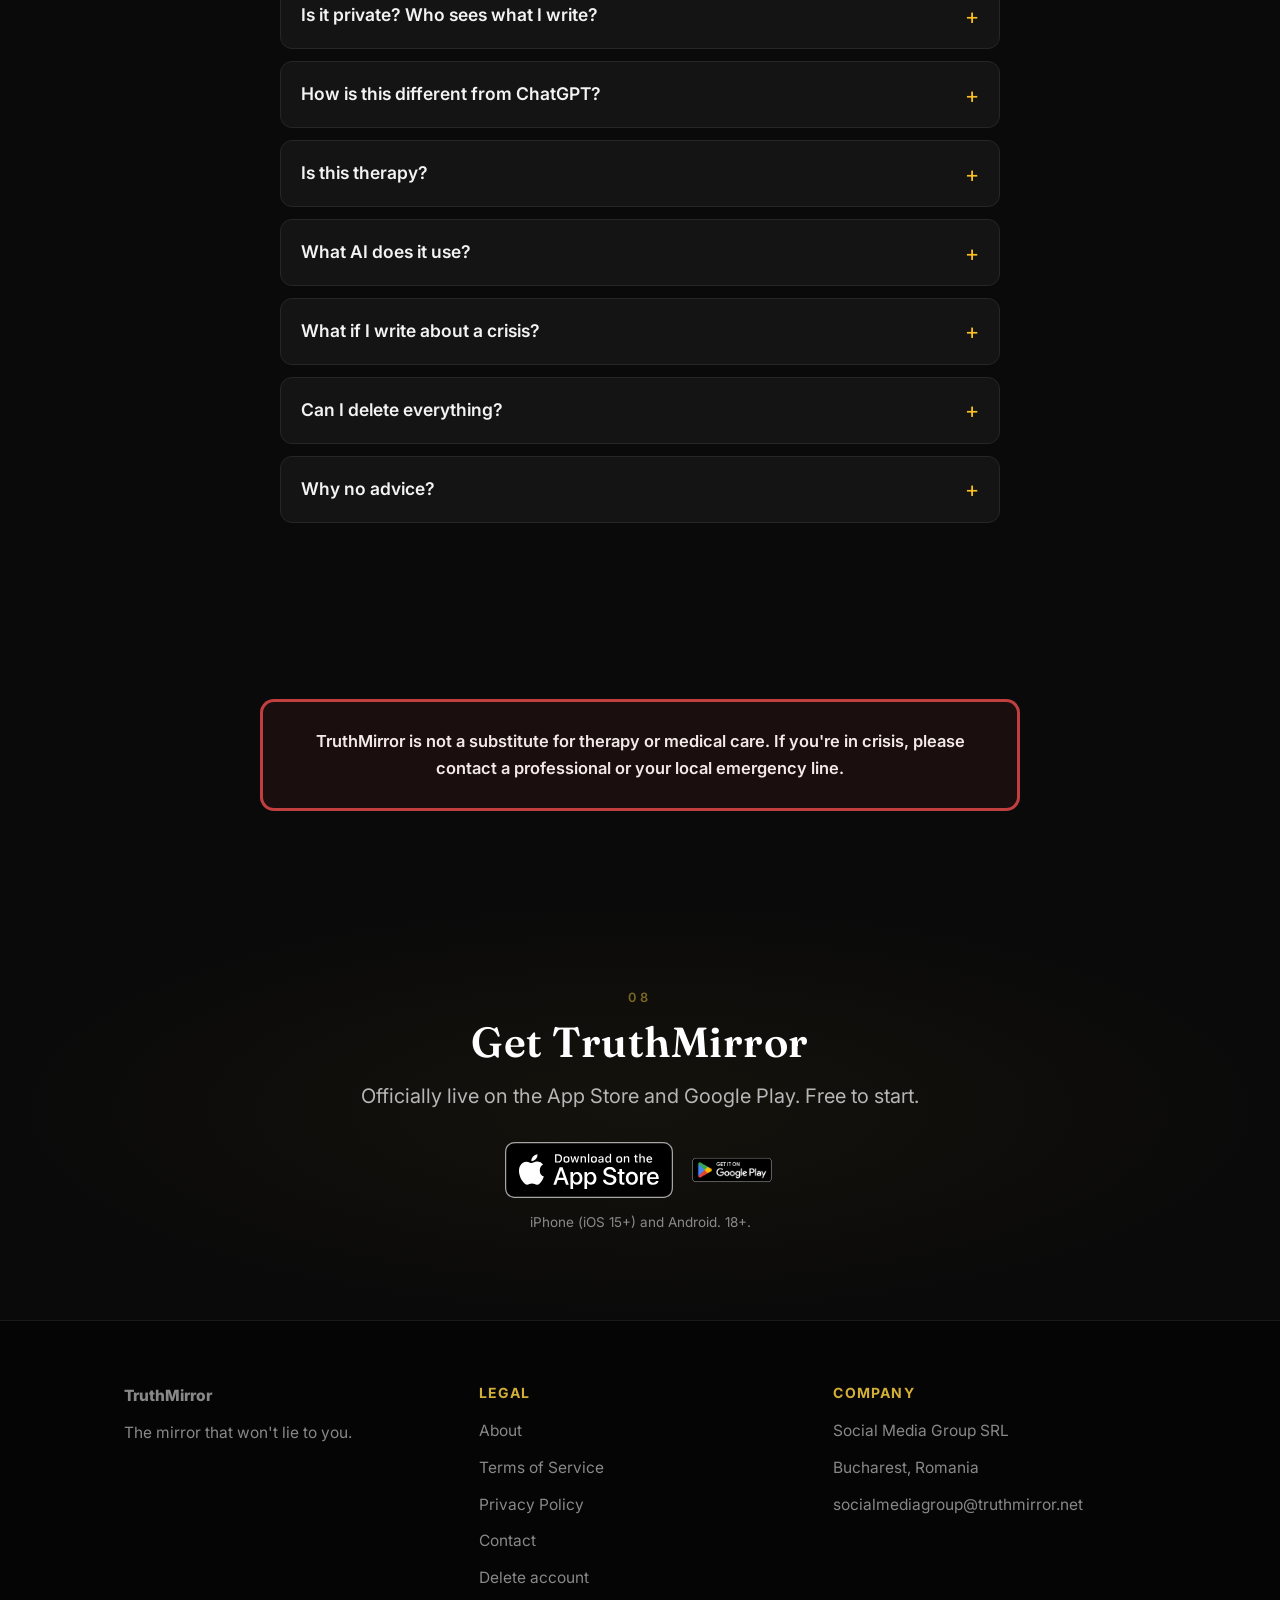
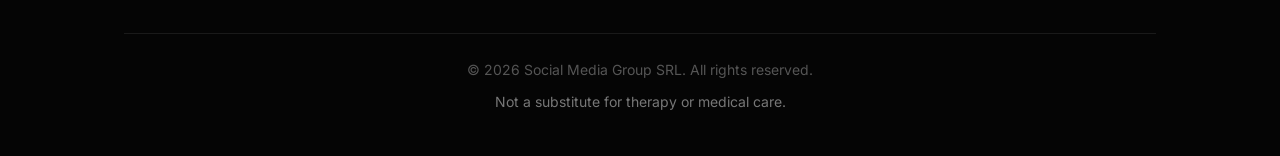
==== commit c9da98c9: "quiz CTAs unified: solid gold TRUTHQUIZ buttons, floating pill raised" ====
--- a/index.html
+++ b/index.html
@@ -201,11 +201,14 @@
         </a>
       </div>
       <p class="hero-note" data-i18n="hero.note">Free to start. Available for iPhone and Android.</p>
-      <a href="/quiz" class="tm-quiz-link" id="tmQuizHero"
-         data-q-en="Not ready to download? Take the TruthQuiz"
-         data-q-ro="Nu ești încă hotărât? Încearcă TruthQuiz"
-         data-q-es="¿Aún no te decides? Prueba el TruthQuiz"
-         data-q-ja="まだ迷っている？ TruthQuizを試す">Not ready to download? Take the TruthQuiz</a>
+      <div class="tm-quiz-cta">
+        <p class="tm-quiz-hint" id="tmQuizHint"
+           data-q-en="Not ready to download?"
+           data-q-ro="Nu ești încă hotărât?"
+           data-q-es="¿Aún no te decides?"
+           data-q-ja="まだ迷っている？">Not ready to download?</p>
+        <a href="/quiz" class="tm-quiz-btn">TRUTHQUIZ <span>&rarr;</span></a>
+      </div>
     </div>
   </section>
 
@@ -546,33 +549,30 @@
   </script>
   <!-- TruthQuiz entry points: hero link styling + floating pill -->
   <style>
-    .tm-quiz-link{display:inline-block;margin-top:26px;color:#D4AF37;text-decoration:none;
-      font-size:13.5px;font-weight:600;letter-spacing:.14em;text-transform:uppercase;
-      border-bottom:1px solid rgba(212,175,55,.35);padding-bottom:4px;
-      transition:border-color .2s ease,opacity .2s ease}
-    .tm-quiz-link::after{content:" \2192"}
-    .tm-quiz-link:hover{border-color:#D4AF37;opacity:.92}
-    #tm-quiz-fab{position:fixed;right:18px;bottom:18px;z-index:9999;
-      display:inline-flex;align-items:center;gap:8px;
-      font-size:13px;font-weight:700;letter-spacing:.12em;text-transform:uppercase;
-      color:#D4AF37;text-decoration:none;background:rgba(10,10,10,.85);
-      border:1px solid rgba(212,175,55,.5);border-radius:999px;padding:13px 20px;
-      backdrop-filter:blur(8px);-webkit-backdrop-filter:blur(8px);
+    .tm-quiz-cta{margin-top:26px}
+    .tm-quiz-hint{font-size:13px;color:#8a8a8a;margin:0 0 12px;letter-spacing:.02em}
+    .tm-quiz-btn{display:inline-flex;align-items:center;gap:9px;
+      background:linear-gradient(180deg,#E2C158,#C79E2B);color:#151203;
+      font-size:13px;font-weight:800;letter-spacing:.18em;text-transform:uppercase;
+      text-decoration:none;border-radius:999px;padding:15px 28px;
+      box-shadow:0 8px 26px rgba(212,175,55,.28), inset 0 1px 0 rgba(255,255,255,.35);
+      transition:transform .18s ease,box-shadow .25s ease}
+    .tm-quiz-btn:hover{transform:translateY(-2px);box-shadow:0 12px 36px rgba(212,175,55,.4)}
+    .tm-quiz-btn span{transition:transform .2s}
+    .tm-quiz-btn:hover span{transform:translateX(3px)}
+    #tm-quiz-fab{position:fixed;right:18px;bottom:84px;z-index:9999;
       opacity:0;transform:translateY(16px);pointer-events:none;
-      transition:opacity .4s ease,transform .4s ease,border-color .25s;
+      transition:opacity .4s ease,transform .4s ease;
       animation:tmqPulse 3.5s ease-in-out infinite}
     #tm-quiz-fab.tmq-on{opacity:1;transform:translateY(0);pointer-events:auto}
-    #tm-quiz-fab:hover{border-color:#D4AF37}
-    #tm-quiz-fab span{transition:transform .2s}
-    #tm-quiz-fab:hover span{transform:translateX(3px)}
-    @keyframes tmqPulse{0%,100%{box-shadow:0 0 0 0 rgba(212,175,55,.25)}
-      50%{box-shadow:0 0 22px 2px rgba(212,175,55,.35)}}
+    @keyframes tmqPulse{0%,100%{box-shadow:0 8px 26px rgba(212,175,55,.28)}
+      50%{box-shadow:0 0 30px 4px rgba(212,175,55,.45)}}
     @media (prefers-reduced-motion:reduce){#tm-quiz-fab{animation:none}}
   </style>
-  <a id="tm-quiz-fab" href="/quiz" aria-label="Take the TruthQuiz">TruthQuiz <span>&rarr;</span></a>
+  <a id="tm-quiz-fab" class="tm-quiz-btn" href="/quiz" aria-label="Take the TruthQuiz">TruthQuiz <span>&rarr;</span></a>
   <script>
     (function(){
-      var hero = document.getElementById('tmQuizHero');
+      var hero = document.getElementById('tmQuizHint');
       function curLang(){
         var b = document.querySelector('.lang-switch button.active');
         return (b && b.getAttribute('data-lang')) || localStorage.getItem('tm.site.lang') || 'en';
